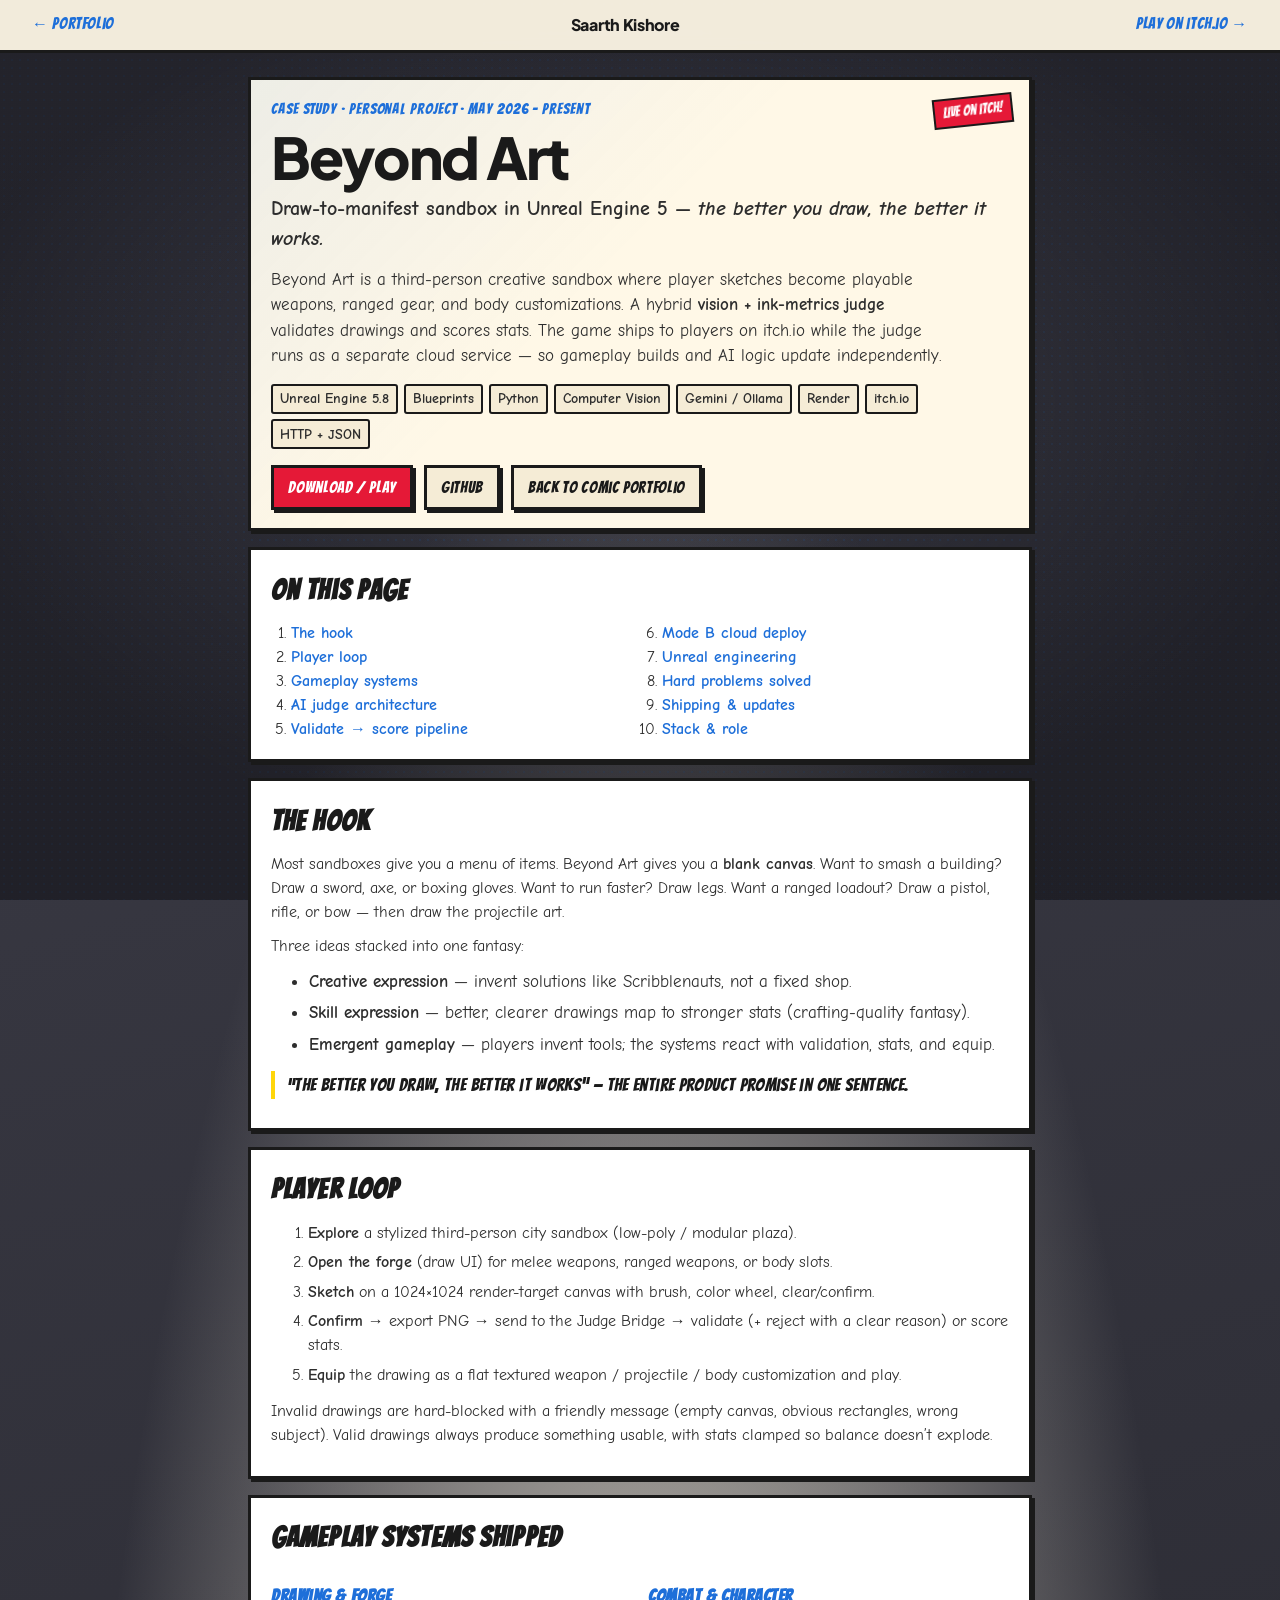
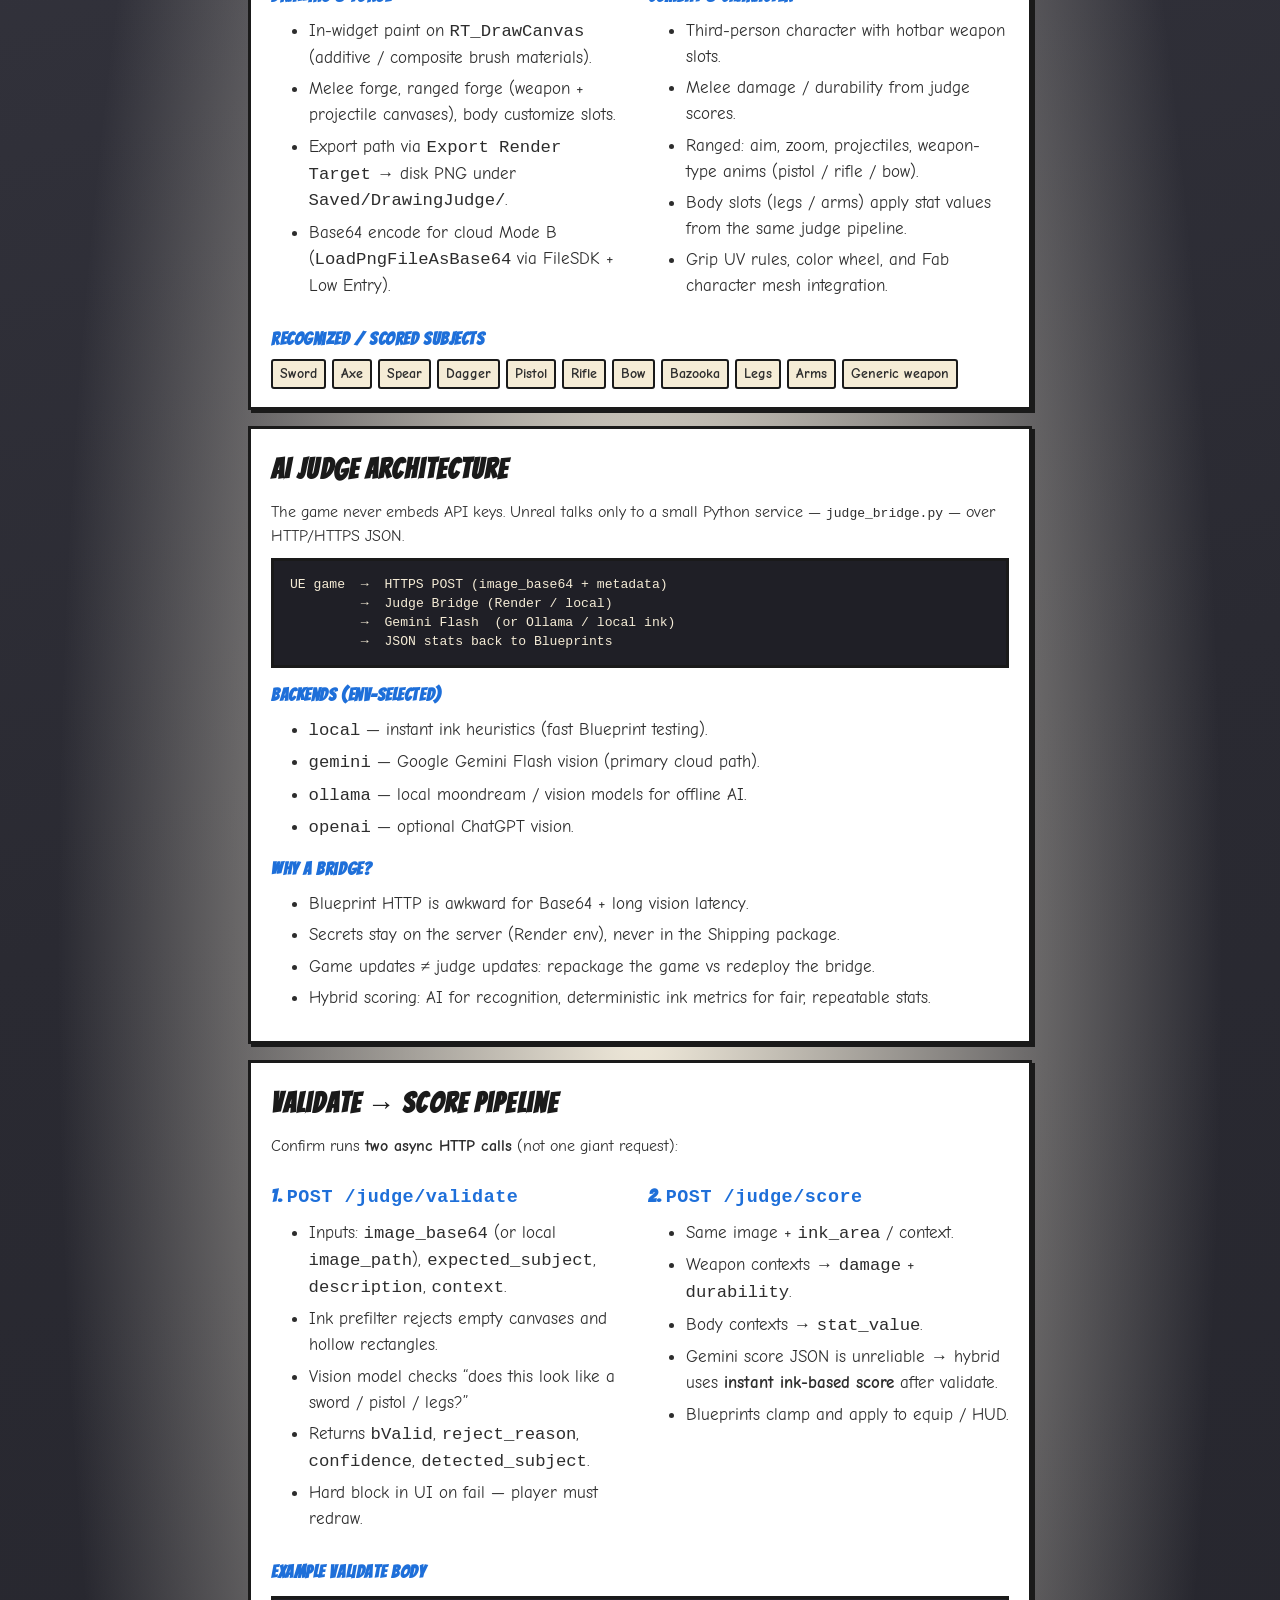
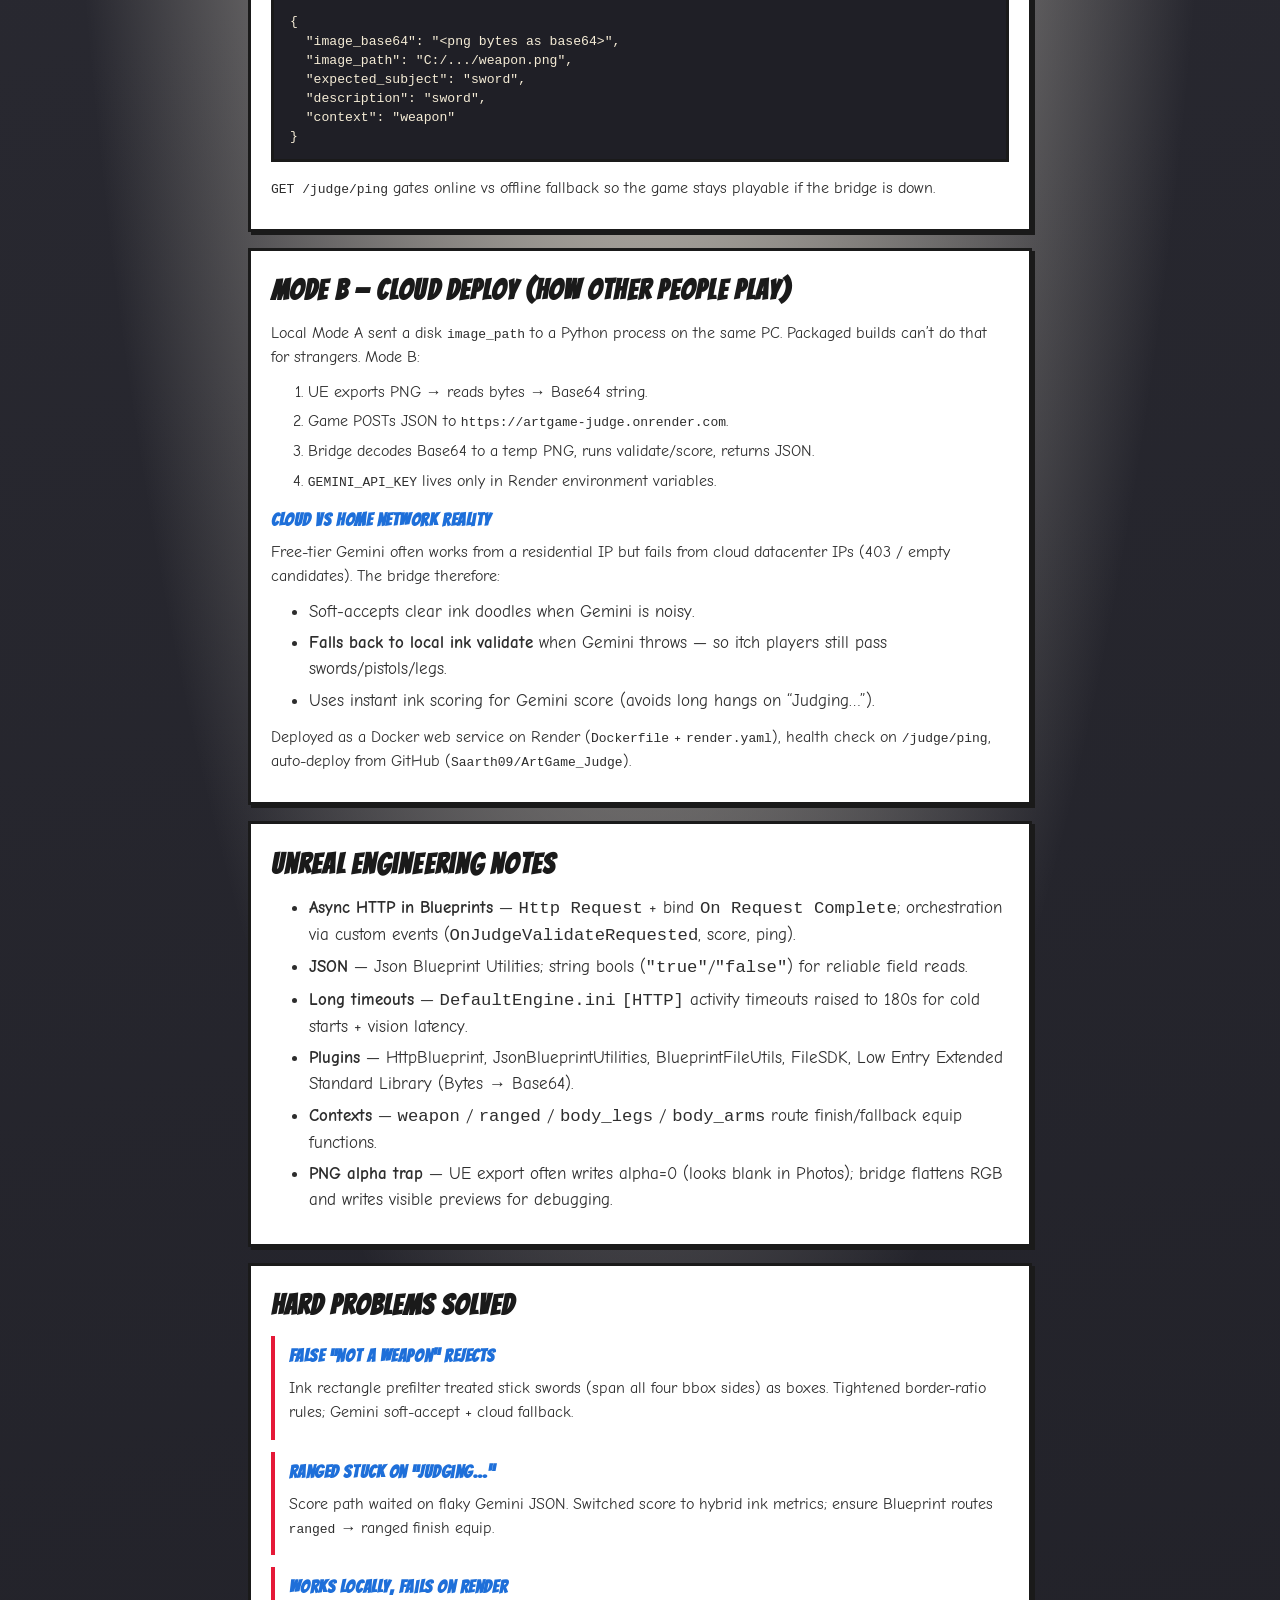
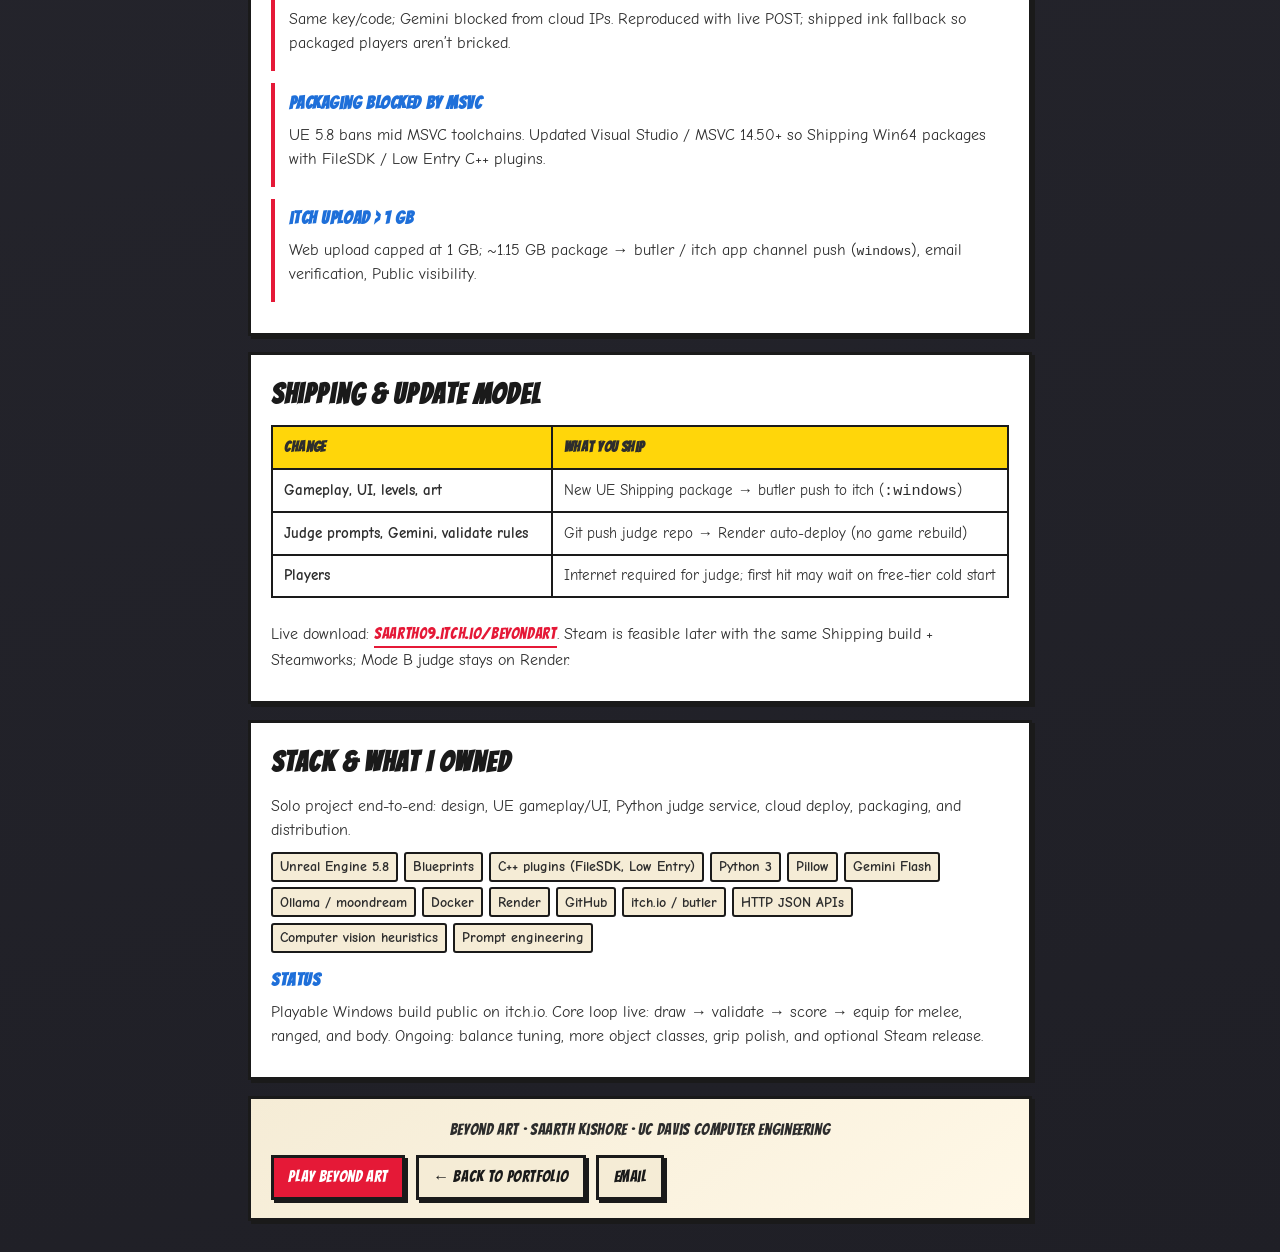
==== beyond-art.html @ 3070a874 "Ship Beyond Art case study and add Tone LLM drift product spread. - Update Beyond Art to playable it" ====
<!DOCTYPE html>
<html lang="en">
<head>
  <meta charset="UTF-8" />
  <meta name="viewport" content="width=device-width, initial-scale=1.0" />
  <meta name="description" content="Beyond Art — UE5 draw-to-manifest sandbox by Saarth Kishore. Sketch weapons and body parts that become playable gear; hybrid vision + ink judging; cloud Mode B deploy on Render + itch.io." />
  <title>Beyond Art · Saarth Kishore</title>
  <link rel="preconnect" href="https://fonts.googleapis.com" />
  <link rel="preconnect" href="https://fonts.gstatic.com" crossorigin />
  <link href="https://fonts.googleapis.com/css2?family=Bangers&family=Comic+Neue:wght@400;700&family=Plus+Jakarta+Sans:wght@700;800&display=swap" rel="stylesheet" />
  <link rel="stylesheet" href="styles.css?v=14" />
  <link rel="icon" href="data:image/svg+xml,%3Csvg xmlns='http://www.w3.org/2000/svg' viewBox='0 0 100 100'%3E%3Ctext y='.9em' font-size='90'%3E%F0%9F%95%B7%EF%B8%8F%3C/text%3E%3C/svg%3E" />
</head>
<body class="case-page">
  <div class="stage-vignette" aria-hidden="true"></div>
  <div class="halftone-bg" aria-hidden="true"></div>

  <header class="case-top">
    <a class="case-back" href="index.html">← Portfolio</a>
    <span class="case-brand">Saarth Kishore</span>
    <a class="case-play" href="https://saarth09.itch.io/beyondart" target="_blank" rel="noopener noreferrer">Play on itch.io →</a>
  </header>

  <main class="case-main">
    <section class="case-hero panel">
      <span class="stamp stamp-live">Live on itch!</span>
      <p class="case-kicker">Case Study · Personal Project · May 2026 – Present</p>
      <h1 class="case-title">Beyond Art</h1>
      <p class="case-tagline">Draw-to-manifest sandbox in Unreal Engine 5 — <em>the better you draw, the better it works.</em></p>
      <p class="case-lede">
        Beyond Art is a third-person creative sandbox where player sketches become playable weapons,
        ranged gear, and body customizations. A hybrid <strong>vision + ink-metrics judge</strong>
        validates drawings and scores stats. The game ships to players on itch.io while the judge
        runs as a separate cloud service — so gameplay builds and AI logic update independently.
      </p>
      <ul class="tag-list case-tags">
        <li>Unreal Engine 5.8</li>
        <li>Blueprints</li>
        <li>Python</li>
        <li>Computer Vision</li>
        <li>Gemini / Ollama</li>
        <li>Render</li>
        <li>itch.io</li>
        <li>HTTP + JSON</li>
      </ul>
      <div class="case-cta-row">
        <a class="case-btn case-btn-primary" href="https://saarth09.itch.io/beyondart" target="_blank" rel="noopener noreferrer">Download / Play</a>
        <a class="case-btn" href="https://github.com/Saarth09" target="_blank" rel="noopener noreferrer">GitHub</a>
        <a class="case-btn" href="index.html">Back to comic portfolio</a>
      </div>
    </section>

    <nav class="case-toc panel" aria-label="On this page">
      <h2 class="case-h2">On this page</h2>
      <ol class="case-toc-list">
        <li><a href="#hook">The hook</a></li>
        <li><a href="#loop">Player loop</a></li>
        <li><a href="#systems">Gameplay systems</a></li>
        <li><a href="#judge">AI judge architecture</a></li>
        <li><a href="#pipeline">Validate → score pipeline</a></li>
        <li><a href="#modeb">Mode B cloud deploy</a></li>
        <li><a href="#ue">Unreal engineering</a></li>
        <li><a href="#hard">Hard problems solved</a></li>
        <li><a href="#ship">Shipping &amp; updates</a></li>
        <li><a href="#stack">Stack &amp; role</a></li>
      </ol>
    </nav>

    <section id="hook" class="case-section panel">
      <h2 class="case-h2">The hook</h2>
      <p>
        Most sandboxes give you a menu of items. Beyond Art gives you a <strong>blank canvas</strong>.
        Want to smash a building? Draw a sword, axe, or boxing gloves. Want to run faster?
        Draw legs. Want a ranged loadout? Draw a pistol, rifle, or bow — then draw the projectile art.
      </p>
      <p>
        Three ideas stacked into one fantasy:
      </p>
      <ul class="bullet-list">
        <li><strong>Creative expression</strong> — invent solutions like Scribblenauts, not a fixed shop.</li>
        <li><strong>Skill expression</strong> — better, clearer drawings map to stronger stats (crafting-quality fantasy).</li>
        <li><strong>Emergent gameplay</strong> — players invent tools; the systems react with validation, stats, and equip.</li>
      </ul>
      <p class="panel-quote-inline">“The better you draw, the better it works” — the entire product promise in one sentence.</p>
    </section>

    <section id="loop" class="case-section panel">
      <h2 class="case-h2">Player loop</h2>
      <ol class="case-steps">
        <li><strong>Explore</strong> a stylized third-person city sandbox (low-poly / modular plaza).</li>
        <li><strong>Open the forge</strong> (draw UI) for melee weapons, ranged weapons, or body slots.</li>
        <li><strong>Sketch</strong> on a 1024×1024 render-target canvas with brush, color wheel, clear/confirm.</li>
        <li><strong>Confirm</strong> → export PNG → send to the Judge Bridge → validate (+ reject with a clear reason) or score stats.</li>
        <li><strong>Equip</strong> the drawing as a flat textured weapon / projectile / body customization and play.</li>
      </ol>
      <p>
        Invalid drawings are hard-blocked with a friendly message (empty canvas, obvious rectangles,
        wrong subject). Valid drawings always produce something usable, with stats clamped so
        balance doesn’t explode.
      </p>
    </section>

    <section id="systems" class="case-section panel">
      <h2 class="case-h2">Gameplay systems shipped</h2>
      <div class="case-grid-2">
        <div>
          <h3 class="case-h3">Drawing &amp; forge</h3>
          <ul class="bullet-list">
            <li>In-widget paint on <code>RT_DrawCanvas</code> (additive / composite brush materials).</li>
            <li>Melee forge, ranged forge (weapon + projectile canvases), body customize slots.</li>
            <li>Export path via <code>Export Render Target</code> → disk PNG under <code>Saved/DrawingJudge/</code>.</li>
            <li>Base64 encode for cloud Mode B (<code>LoadPngFileAsBase64</code> via FileSDK + Low Entry).</li>
          </ul>
        </div>
        <div>
          <h3 class="case-h3">Combat &amp; character</h3>
          <ul class="bullet-list">
            <li>Third-person character with hotbar weapon slots.</li>
            <li>Melee damage / durability from judge scores.</li>
            <li>Ranged: aim, zoom, projectiles, weapon-type anims (pistol / rifle / bow).</li>
            <li>Body slots (legs / arms) apply stat values from the same judge pipeline.</li>
            <li>Grip UV rules, color wheel, and Fab character mesh integration.</li>
          </ul>
        </div>
      </div>
      <h3 class="case-h3">Recognized / scored subjects</h3>
      <ul class="tag-list">
        <li>Sword</li><li>Axe</li><li>Spear</li><li>Dagger</li>
        <li>Pistol</li><li>Rifle</li><li>Bow</li><li>Bazooka</li>
        <li>Legs</li><li>Arms</li><li>Generic weapon</li>
      </ul>
    </section>

    <section id="judge" class="case-section panel">
      <h2 class="case-h2">AI judge architecture</h2>
      <p>
        The game never embeds API keys. Unreal talks only to a small Python service —
        <code>judge_bridge.py</code> — over HTTP/HTTPS JSON.
      </p>
      <pre class="case-code">UE game  →  HTTPS POST (image_base64 + metadata)
         →  Judge Bridge (Render / local)
         →  Gemini Flash  (or Ollama / local ink)
         →  JSON stats back to Blueprints</pre>
      <h3 class="case-h3">Backends (env-selected)</h3>
      <ul class="bullet-list">
        <li><code>local</code> — instant ink heuristics (fast Blueprint testing).</li>
        <li><code>gemini</code> — Google Gemini Flash vision (primary cloud path).</li>
        <li><code>ollama</code> — local moondream / vision models for offline AI.</li>
        <li><code>openai</code> — optional ChatGPT vision.</li>
      </ul>
      <h3 class="case-h3">Why a bridge?</h3>
      <ul class="bullet-list">
        <li>Blueprint HTTP is awkward for Base64 + long vision latency.</li>
        <li>Secrets stay on the server (Render env), never in the Shipping package.</li>
        <li>Game updates ≠ judge updates: repackage the game vs redeploy the bridge.</li>
        <li>Hybrid scoring: AI for recognition, deterministic ink metrics for fair, repeatable stats.</li>
      </ul>
    </section>

    <section id="pipeline" class="case-section panel">
      <h2 class="case-h2">Validate → score pipeline</h2>
      <p>Confirm runs <strong>two async HTTP calls</strong> (not one giant request):</p>
      <div class="case-grid-2">
        <div>
          <h3 class="case-h3">1. <code>POST /judge/validate</code></h3>
          <ul class="bullet-list">
            <li>Inputs: <code>image_base64</code> (or local <code>image_path</code>), <code>expected_subject</code>, <code>description</code>, <code>context</code>.</li>
            <li>Ink prefilter rejects empty canvases and hollow rectangles.</li>
            <li>Vision model checks “does this look like a sword / pistol / legs?”</li>
            <li>Returns <code>bValid</code>, <code>reject_reason</code>, <code>confidence</code>, <code>detected_subject</code>.</li>
            <li>Hard block in UI on fail — player must redraw.</li>
          </ul>
        </div>
        <div>
          <h3 class="case-h3">2. <code>POST /judge/score</code></h3>
          <ul class="bullet-list">
            <li>Same image + <code>ink_area</code> / context.</li>
            <li>Weapon contexts → <code>damage</code> + <code>durability</code>.</li>
            <li>Body contexts → <code>stat_value</code>.</li>
            <li>Gemini score JSON is unreliable → hybrid uses <strong>instant ink-based score</strong> after validate.</li>
            <li>Blueprints clamp and apply to equip / HUD.</li>
          </ul>
        </div>
      </div>
      <h3 class="case-h3">Example validate body</h3>
      <pre class="case-code">{
  "image_base64": "&lt;png bytes as base64&gt;",
  "image_path": "C:/.../weapon.png",
  "expected_subject": "sword",
  "description": "sword",
  "context": "weapon"
}</pre>
      <p>
        <code>GET /judge/ping</code> gates online vs offline fallback so the game stays playable
        if the bridge is down.
      </p>
    </section>

    <section id="modeb" class="case-section panel">
      <h2 class="case-h2">Mode B — cloud deploy (how other people play)</h2>
      <p>
        Local Mode A sent a disk <code>image_path</code> to a Python process on the same PC.
        Packaged builds can’t do that for strangers. Mode B:
      </p>
      <ol class="case-steps">
        <li>UE exports PNG → reads bytes → Base64 string.</li>
        <li>Game POSTs JSON to <code>https://artgame-judge.onrender.com</code>.</li>
        <li>Bridge decodes Base64 to a temp PNG, runs validate/score, returns JSON.</li>
        <li><code>GEMINI_API_KEY</code> lives only in Render environment variables.</li>
      </ol>
      <h3 class="case-h3">Cloud vs home network reality</h3>
      <p>
        Free-tier Gemini often works from a residential IP but fails from cloud datacenter IPs
        (403 / empty candidates). The bridge therefore:
      </p>
      <ul class="bullet-list">
        <li>Soft-accepts clear ink doodles when Gemini is noisy.</li>
        <li><strong>Falls back to local ink validate</strong> when Gemini throws — so itch players still pass swords/pistols/legs.</li>
        <li>Uses instant ink scoring for Gemini score (avoids long hangs on “Judging…”).</li>
      </ul>
      <p>
        Deployed as a Docker web service on Render (<code>Dockerfile</code> + <code>render.yaml</code>),
        health check on <code>/judge/ping</code>, auto-deploy from GitHub
        (<code>Saarth09/ArtGame_Judge</code>).
      </p>
    </section>

    <section id="ue" class="case-section panel">
      <h2 class="case-h2">Unreal engineering notes</h2>
      <ul class="bullet-list">
        <li><strong>Async HTTP in Blueprints</strong> — <code>Http Request</code> + bind <code>On Request Complete</code>; orchestration via custom events (<code>OnJudgeValidateRequested</code>, score, ping).</li>
        <li><strong>JSON</strong> — Json Blueprint Utilities; string bools (<code>"true"</code>/<code>"false"</code>) for reliable field reads.</li>
        <li><strong>Long timeouts</strong> — <code>DefaultEngine.ini</code> <code>[HTTP]</code> activity timeouts raised to 180s for cold starts + vision latency.</li>
        <li><strong>Plugins</strong> — HttpBlueprint, JsonBlueprintUtilities, BlueprintFileUtils, FileSDK, Low Entry Extended Standard Library (Bytes → Base64).</li>
        <li><strong>Contexts</strong> — <code>weapon</code> / <code>ranged</code> / <code>body_legs</code> / <code>body_arms</code> route finish/fallback equip functions.</li>
        <li><strong>PNG alpha trap</strong> — UE export often writes alpha=0 (looks blank in Photos); bridge flattens RGB and writes visible previews for debugging.</li>
      </ul>
    </section>

    <section id="hard" class="case-section panel">
      <h2 class="case-h2">Hard problems solved</h2>
      <div class="case-challenge">
        <h3 class="case-h3">False “not a weapon” rejects</h3>
        <p>Ink rectangle prefilter treated stick swords (span all four bbox sides) as boxes. Tightened border-ratio rules; Gemini soft-accept + cloud fallback.</p>
      </div>
      <div class="case-challenge">
        <h3 class="case-h3">Ranged stuck on “Judging…”</h3>
        <p>Score path waited on flaky Gemini JSON. Switched score to hybrid ink metrics; ensure Blueprint routes <code>ranged</code> → ranged finish equip.</p>
      </div>
      <div class="case-challenge">
        <h3 class="case-h3">Works locally, fails on Render</h3>
        <p>Same key/code; Gemini blocked from cloud IPs. Reproduced with live POST; shipped ink fallback so packaged players aren’t bricked.</p>
      </div>
      <div class="case-challenge">
        <h3 class="case-h3">Packaging blocked by MSVC</h3>
        <p>UE 5.8 bans mid MSVC toolchains. Updated Visual Studio / MSVC 14.50+ so Shipping Win64 packages with FileSDK / Low Entry C++ plugins.</p>
      </div>
      <div class="case-challenge">
        <h3 class="case-h3">itch upload &gt; 1 GB</h3>
        <p>Web upload capped at 1 GB; ~1.15 GB package → butler / itch app channel push (<code>windows</code>), email verification, Public visibility.</p>
      </div>
    </section>

    <section id="ship" class="case-section panel">
      <h2 class="case-h2">Shipping &amp; update model</h2>
      <table class="case-table">
        <thead>
          <tr><th>Change</th><th>What you ship</th></tr>
        </thead>
        <tbody>
          <tr><td>Gameplay, UI, levels, art</td><td>New UE Shipping package → butler push to itch (<code>:windows</code>)</td></tr>
          <tr><td>Judge prompts, Gemini, validate rules</td><td>Git push judge repo → Render auto-deploy (no game rebuild)</td></tr>
          <tr><td>Players</td><td>Internet required for judge; first hit may wait on free-tier cold start</td></tr>
        </tbody>
      </table>
      <p>
        Live download: <a class="comic-link" href="https://saarth09.itch.io/beyondart" target="_blank" rel="noopener noreferrer">saarth09.itch.io/beyondart</a>.
        Steam is feasible later with the same Shipping build + Steamworks; Mode B judge stays on Render.
      </p>
    </section>

    <section id="stack" class="case-section panel">
      <h2 class="case-h2">Stack &amp; what I owned</h2>
      <p>
        Solo project end-to-end: design, UE gameplay/UI, Python judge service, cloud deploy,
        packaging, and distribution.
      </p>
      <ul class="tag-list">
        <li>Unreal Engine 5.8</li>
        <li>Blueprints</li>
        <li>C++ plugins (FileSDK, Low Entry)</li>
        <li>Python 3</li>
        <li>Pillow</li>
        <li>Gemini Flash</li>
        <li>Ollama / moondream</li>
        <li>Docker</li>
        <li>Render</li>
        <li>GitHub</li>
        <li>itch.io / butler</li>
        <li>HTTP JSON APIs</li>
        <li>Computer vision heuristics</li>
        <li>Prompt engineering</li>
      </ul>
      <h3 class="case-h3">Status</h3>
      <p>
        Playable Windows build public on itch.io. Core loop live: draw → validate → score → equip
        for melee, ranged, and body. Ongoing: balance tuning, more object classes, grip polish,
        and optional Steam release.
      </p>
    </section>

    <section class="case-section panel case-footer-panel">
      <p class="case-footer-line">Beyond Art · Saarth Kishore · UC Davis Computer Engineering</p>
      <div class="case-cta-row">
        <a class="case-btn case-btn-primary" href="https://saarth09.itch.io/beyondart" target="_blank" rel="noopener noreferrer">Play Beyond Art</a>
        <a class="case-btn" href="index.html">← Back to portfolio</a>
        <a class="case-btn" href="mailto:Saarth0909@gmail.com">Email</a>
      </div>
    </section>
  </main>
</body>
</html>
---- styles.css ----
/* Comic book portfolio */
:root {
  --paper: #fff8e7;
  --paper-dark: #f5ecd6;
  --ink: #1a1a1a;
  --red: #e51937;
  --blue: #1e6fd9;
  --yellow: #ffd60a;
  --white: #ffffff;
  --text: #2d2d2d;
  --text-muted: #5c5c5c;
  --border: 3px solid var(--ink);
  --comic-shadow: 6px 6px 0 var(--ink);
  --comic-shadow-sm: 3px 3px 0 var(--ink);
  --gutter: 8px;
  --font-hero: "Plus Jakarta Sans", system-ui, sans-serif;
  --font-comic: "Bangers", cursive;
  --font-body: "Comic Neue", "Comic Sans MS", cursive;
  --brand-inset: 0.65rem;
}

*,
*::before,
*::after {
  box-sizing: border-box;
  margin: 0;
  padding: 0;
}

html,
body {
  height: 100%;
  overflow: hidden;
}

body {
  font-family: var(--font-body);
  background:
    radial-gradient(ellipse 70% 55% at 50% 42%, rgba(255, 248, 231, 0.95) 0%, transparent 65%),
    linear-gradient(165deg, #3d3d48 0%, #2a2a32 40%, #1f1f26 100%);
  color: var(--text);
  line-height: 1.5;
}

/* Immersive stage lighting */
.stage-vignette {
  position: fixed;
  inset: 0;
  pointer-events: none;
  z-index: 1;
  background:
    radial-gradient(ellipse 55% 50% at 50% 45%, transparent 0%, rgba(15, 15, 20, 0.55) 100%);
}

.halftone-bg {
  position: fixed;
  inset: 0;
  pointer-events: none;
  z-index: 0;
  opacity: 0.14;
  background-image: radial-gradient(circle, var(--blue) 1px, transparent 1px);
  background-size: 8px 8px;
}

.web-overlay {
  position: fixed;
  inset: 0;
  pointer-events: none;
  z-index: 0;
  opacity: 0.05;
  background:
    repeating-conic-gradient(from 0deg at 50% 50%, transparent 0deg 11deg, var(--red) 11deg 12deg),
    repeating-radial-gradient(circle at 50% 50%, transparent 0, transparent 28px, var(--blue) 29px, transparent 30px);
}

/* Comic stage — full viewport */
.comic-stage {
  position: fixed;
  inset: 0;
  display: flex;
  flex-direction: column;
  overflow: hidden;
  z-index: 10;
}

/* Vertical scroll — one snap per spread */
.comic-scroll {
  flex: 1;
  width: 100%;
  min-height: 0;
  overflow-x: hidden;
  overflow-y: auto;
  scroll-snap-type: y mandatory;
  scroll-behavior: smooth;
  overscroll-behavior-y: contain;
  -webkit-overflow-scrolling: touch;
}

.comic-scroll:focus {
  outline: none;
}

/* Each spread = one full viewport “page” */
.comic-spread {
  position: relative;
  flex-shrink: 0;
  width: 100%;
  min-height: 100%;
  height: 100%;
  display: flex;
  align-items: stretch;
  justify-content: center;
  gap: 0;
  scroll-snap-align: start;
  scroll-snap-stop: always;
  box-sizing: border-box;
}

/* Panel entrance when spread scrolls into view */
.comic-spread.animate-panels .panel,
.comic-spread.animate-panels .mini-panel,
.comic-spread.animate-panels .stat-block {
  animation: panel-pop 0.42s cubic-bezier(0.22, 0.85, 0.35, 1) backwards;
}

@keyframes panel-pop {
  0% {
    opacity: 0;
    transform: scale(0.94);
  }
  100% {
    opacity: 1;
    transform: scale(1);
  }
}

/* Cover & back — single page, full bleed */
.spread-cover,
.spread-back {
  justify-content: stretch;
  align-items: stretch;
}

.spread-cover .comic-page {
  width: 100%;
  max-width: 100%;
  height: 100%;
}

.spread-back .comic-page {
  width: 100%;
  max-width: 100%;
  height: 100%;
}

/* Double spread */
.spread-double .comic-page {
  flex: 1;
  min-width: 0;
  max-width: calc(50% - 6px);
}

.comic-spine {
  width: 12px;
  flex-shrink: 0;
  background: linear-gradient(90deg, #8b4513, #5c3310, #8b4513);
  border: 2px solid var(--ink);
  border-top: none;
  border-bottom: none;
  box-shadow: inset 0 0 8px rgba(0, 0, 0, 0.4);
}

/* Pages */
.comic-page {
  background: var(--paper);
  border: var(--border);
  box-shadow: var(--comic-shadow, 6px 6px 0 var(--ink));
  display: flex;
  flex-direction: column;
  overflow: hidden;
  position: relative;
}

.comic-page::before {
  content: "";
  position: absolute;
  inset: 0;
  background-image: radial-gradient(circle, rgba(30, 111, 217, 0.07) 1px, transparent 1px);
  background-size: 6px 6px;
  pointer-events: none;
}

.page-left {
  border-radius: 0;
  border-right: 1px dashed rgba(26, 26, 26, 0.2);
  border-left: none;
  box-shadow: none;
}

.page-right {
  border-radius: 0;
  border-right: none;
  box-shadow: none;
}

/* Cover */
.page-cover,
.page-back {
  border-radius: 0;
  height: 100%;
  border-left: none;
  border-right: none;
  box-shadow: none;
}

.cover-border {
  display: flex;
  flex-direction: column;
  gap: var(--gutter);
  padding: 1.25rem;
  height: 100%;
  background: linear-gradient(145deg, var(--sky, #e3f2ff) 0%, var(--paper) 40%);
  --sky: #e3f2ff;
  position: relative;
  overflow: hidden;
}

/* Cover — comic grid (fills page, less empty space) */
.cover-border.layout-cover {
  display: grid;
  grid-template-columns: 1.35fr 0.85fr;
  grid-template-rows: auto 1fr auto auto;
  grid-template-areas:
    "hero hero"
    "about rail"
    "highlights highlights"
    "cta cta";
  gap: var(--gutter);
  align-content: stretch;
}

.layout-cover .panel-hero-cover { grid-area: hero; }
.layout-cover .panel-about-cover { grid-area: about; min-height: 0; }
.layout-cover .panel-cover-rail { grid-area: rail; min-height: 0; }
.layout-cover .cover-highlights { grid-area: highlights; }
.layout-cover .open-comic-btn { grid-area: cta; }

.cover-stamp {
  position: absolute;
  top: 0.65rem;
  right: 0.65rem;
  font-family: var(--font-comic);
  font-size: 0.85rem;
  letter-spacing: 0.06em;
  background: var(--yellow);
  color: var(--ink);
  border: 2px solid var(--ink);
  padding: 0.2rem 0.55rem;
  transform: rotate(8deg);
  box-shadow: 2px 2px 0 var(--ink);
}

.cover-tagline {
  font-family: var(--font-comic);
  font-size: clamp(0.95rem, 1.4vw, 1.1rem);
  letter-spacing: 0.05em;
  color: var(--blue);
  margin-top: 0.5rem;
}

.panel-cover-rail {
  display: flex;
  flex-direction: column;
  gap: 0.5rem;
  min-height: 0;
}

.panel-cover-rail .panel-title {
  margin-bottom: 0.15rem;
}

.cover-facts {
  list-style: none;
  font-size: clamp(0.82rem, 1.1vw, 0.92rem);
  font-weight: 700;
  line-height: 1.45;
  flex: 1;
}

.cover-facts li {
  margin-bottom: 0.35rem;
  padding-bottom: 0.35rem;
  border-bottom: 1px dashed rgba(26, 26, 26, 0.2);
}

.cover-facts li:last-child {
  border-bottom: none;
  margin-bottom: 0;
  padding-bottom: 0;
}

.fact-label {
  display: inline-block;
  font-family: var(--font-comic);
  font-size: 0.75rem;
  letter-spacing: 0.06em;
  color: var(--red);
  min-width: 3.25rem;
}

.cover-chips {
  margin-top: auto;
}

.cover-highlights {
  grid-template-columns: repeat(2, 1fr);
  display: grid;
  gap: var(--gutter);
  padding: 0;
  border: none;
  box-shadow: none;
  background: transparent;
}

.mini-panel-live {
  background: #ffe8ec;
}

.mini-panel-ai {
  background: #e3f2ff;
}

.mini-panel-game {
  background: #fff0e0;
}

.mini-panel-ship {
  background: var(--yellow);
}

/* Cover load entrance */
.cover-border-back {
  background: linear-gradient(145deg, var(--paper) 0%, #ffe8ec 100%);
  justify-content: center;
}

.panel-hero-cover {
  position: relative;
  z-index: 1;
  overflow: hidden;
  text-align: center;
  padding: 1.5rem 1rem;
  background: var(--white);
  color: var(--ink);
  border: var(--border);
  box-shadow: var(--comic-shadow-sm, 3px 3px 0 var(--ink));
}

.issue-tag {
  font-family: var(--font-comic);
  font-size: 0.9rem;
  letter-spacing: 0.1em;
  color: var(--blue);
  margin-bottom: 0.5rem;
}

.cover-title {
  font-family: var(--font-hero);
  font-size: clamp(2rem, 6vw, 2.75rem);
  font-weight: 800;
  letter-spacing: -0.03em;
  line-height: 1.1;
  color: var(--red);
}

.cover-subtitle {
  font-family: var(--font-comic);
  font-size: 1.5rem;
  color: var(--blue);
  letter-spacing: 0.06em;
  margin-top: 0.25rem;
}

.cover-meta {
  font-size: 0.95rem;
  margin-top: 0.5rem;
  font-weight: 700;
  color: var(--red);
}

.panel-about-cover {
  flex: 1;
  display: flex;
  flex-direction: column;
  justify-content: flex-start;
}

.panel-about-cover p,
.panel-about-cover .bullet-list {
  font-size: clamp(0.78rem, 1.05vw, 0.9rem);
  line-height: 1.42;
}

.panel-skill .skill-blurb {
  font-size: clamp(0.78rem, 1.05vw, 0.9rem);
  line-height: 1.4;
}

.panel-skill .tag-list {
  margin-top: 0.35rem;
}

.cover-facts li {
  font-size: clamp(0.76rem, 1vw, 0.86rem);
}

.back-intro-secondary {
  margin-top: 0.5rem;
  font-size: clamp(0.88rem, 1.15vw, 0.98rem);
}

.back-title {
  font-family: var(--font-comic);
  font-size: 2.5rem;
  text-align: center;
  letter-spacing: 0.05em;
  color: var(--red);
}

.back-intro {
  text-align: center;
  font-weight: 700;
  margin: 0.5rem 0 1rem;
}

.back-footer {
  text-align: center;
  font-size: 0.85rem;
  color: var(--text-muted);
  margin-top: 1rem;
}

/* Panels */
.panel {
  background: var(--white);
  border: var(--border);
  padding: 1rem 1.1rem;
  box-shadow: 2px 2px 0 var(--ink);
  position: relative;
  z-index: 1;
  transition: box-shadow 0.2s, transform 0.2s;
}

.panel:not(.panel-hero-cover):hover {
  box-shadow: 4px 4px 0 var(--ink);
  z-index: 2;
}

.panel-title {
  font-family: var(--font-comic);
  font-size: 1.35rem;
  color: var(--red);
  letter-spacing: 0.05em;
  margin-bottom: 0.5rem;
}

.panel-highlights {
  display: grid;
  grid-template-columns: 1fr 1fr;
  gap: var(--gutter);
  background: transparent;
  border: none;
  box-shadow: none;
  padding: 0;
}

.mini-panel {
  background: var(--yellow);
  border: 2px solid var(--ink);
  padding: 0.5rem 0.75rem;
  font-size: clamp(0.78rem, 1vw, 0.88rem);
  line-height: 1.35;
  font-weight: 700;
}

.mini-panel .label {
  font-family: var(--font-comic);
  display: block;
  font-size: 0.85rem;
  color: var(--red);
  letter-spacing: 0.06em;
}

.open-comic-btn {
  font-family: var(--font-comic);
  font-size: 1.25rem;
  letter-spacing: 0.06em;
  background: var(--blue);
  color: var(--white);
  border: var(--border);
  padding: 0.65rem 1.25rem;
  cursor: pointer;
  box-shadow: 4px 4px 0 var(--ink);
  transition: transform 0.15s, box-shadow 0.15s;
  margin-top: auto;
}

.open-comic-btn:hover {
  transform: translate(-2px, -2px);
  box-shadow: 6px 6px 0 var(--ink);
}

.back-btn {
  background: var(--red);
  margin-top: 1rem;
}

/* Spread headers */
.spread-header {
  display: flex;
  align-items: center;
  gap: 0.5rem;
  flex-wrap: wrap;
  padding: 0.75rem 1rem;
  border-bottom: var(--border);
  background: var(--yellow);
  position: relative;
  z-index: 1;
  flex-shrink: 0;
}

.spread-title {
  font-family: var(--font-comic);
  font-size: clamp(1.35rem, 2.5vw, 1.85rem);
  color: var(--ink);
  letter-spacing: 0.04em;
  flex: 1;
}

.stamp {
  font-family: var(--font-comic);
  font-size: 0.9rem;
  padding: 0.15rem 0.5rem;
  border: 2px solid var(--ink);
  transform: rotate(-6deg);
  transition: transform 0.2s;
}

.spread-header:hover .stamp {
  transform: rotate(6deg) scale(1.05);
}

.stamp-live {
  background: var(--red);
  color: var(--white);
}

.stamp-ai {
  background: var(--blue);
  color: var(--white);
}

.stamp-soon {
  background: var(--yellow);
  color: var(--ink);
  font-size: 0.8rem;
  max-width: 6.5rem;
  text-align: center;
  line-height: 1.1;
}

/* Panel layouts */
.panel-layout {
  flex: 1;
  display: grid;
  gap: var(--gutter);
  padding: 0.85rem;
  overflow: hidden;
  position: relative;
  z-index: 1;
  align-content: stretch;
  min-height: 0;
}

.layout-fill {
  height: 100%;
}

.layout-edu {
  grid-template-columns: 1fr;
  grid-template-rows: 1fr 1fr;
}

.layout-skills {
  grid-template-columns: 1fr 1fr;
  grid-template-rows: repeat(3, 1fr);
}

.layout-skills .panel-wide {
  grid-column: 1 / -1;
}

.layout-contact {
  grid-template-columns: 1fr;
  gap: 0.75rem;
}

/* Comic book page grids — aligned panels, no scroll */
.layout-comic {
  height: 100%;
  min-height: 0;
  overflow: hidden;
  align-content: stretch;
}

.layout-comic-left {
  grid-template-columns: 1.25fr 0.75fr;
  grid-template-rows: auto auto 1fr;
  grid-template-areas:
    "hero hero"
    "accent accent"
    "wide narrow";
}

.layout-comic-left .panel-hero { grid-area: hero; }
.layout-comic-left .panel-accent { grid-area: accent; }
.layout-comic-left .panel-wide { grid-area: wide; }
.layout-comic-left .panel-narrow { grid-area: narrow; }

.layout-comic-right {
  grid-template-columns: 1.15fr 0.85fr;
  grid-template-rows: 1.2fr 0.8fr auto auto;
  grid-template-areas:
    "tall short"
    "tall short"
    "tags tags"
    "link link";
}

.layout-comic-right .panel-tall { grid-area: tall; }
.layout-comic-right .panel-short { grid-area: short; }
.layout-comic-right .panel-tags { grid-area: tags; }
.layout-comic-right .panel-link-box { grid-area: link; }

.layout-comic-grid {
  grid-template-columns: 1fr 1fr;
  grid-template-rows: 1fr 1fr auto;
  grid-template-areas:
    "a b"
    "c d"
    "tags tags";
}

.layout-comic-grid .panel:nth-child(1) { grid-area: a; }
.layout-comic-grid .panel:nth-child(2) { grid-area: b; }
.layout-comic-grid .panel:nth-child(3) { grid-area: c; }
.layout-comic-grid .panel:nth-child(4) { grid-area: d; }
.layout-comic-grid .panel-span-2 { grid-area: tags; }

/* ASUCD — tall story + stat column */
.layout-asucd-l {
  grid-template-columns: 1.55fr 0.85fr;
  grid-template-rows: auto auto 1.35fr 0.9fr;
  grid-template-areas:
    "hero hero"
    "accent accent"
    "story stats"
    "partners partners";
}

.layout-asucd-l .panel-hero { grid-area: hero; }
.layout-asucd-l .panel-accent { grid-area: accent; }
.layout-asucd-l .panel-story { grid-area: story; }
.layout-asucd-l .panel-stats { grid-area: stats; }
.layout-asucd-l .panel-partners { grid-area: partners; }

/* ASUCD right — full-width role row, quote beside audience */
.layout-asucd-r {
  grid-template-columns: 0.78fr 1.22fr;
  grid-template-rows: 1.05fr auto 1fr auto auto;
  grid-template-areas:
    "impact impact"
    "stack stack"
    "quote audience"
    "tags tags"
    "link link";
}

.layout-asucd-r .panel-impact { grid-area: impact; }
.layout-asucd-r .panel-stack { grid-area: stack; }
.layout-asucd-r .panel-quote { grid-area: quote; }
.layout-asucd-r .panel-audience { grid-area: audience; }
.layout-asucd-r .panel-tags { grid-area: tags; }
.layout-asucd-r .panel-link-box { grid-area: link; }

.layout-asucd-r .panel-stack {
  align-self: stretch;
}

.layout-asucd-r .panel-stack .bullet-list {
  display: grid;
  grid-template-columns: 1fr 1fr;
  column-gap: 1rem;
  padding-left: 0;
  list-style: none;
  flex: 0 1 auto;
  overflow: visible;
}

.layout-asucd-r .panel-stack .bullet-list li {
  position: relative;
  padding-left: 1rem;
  margin-bottom: 0.2rem;
}

.layout-asucd-r .panel-stack .bullet-list li::before {
  content: "•";
  position: absolute;
  left: 0;
  color: var(--ink);
  font-weight: 700;
}

/* Beyond Art left — draw-to-play + ML column */
.layout-beyond-l {
  grid-template-columns: 1.15fr 0.85fr;
  grid-template-rows: auto auto 1.2fr 0.8fr;
  grid-template-areas:
    "hero hero"
    "accent accent"
    "core core"
    "ml types";
}

.layout-beyond-l .panel-hero { grid-area: hero; }
.layout-beyond-l .panel-accent { grid-area: accent; }
.layout-beyond-l .panel-beyond-core { grid-area: core; }
.layout-beyond-l .panel-beyond-ml { grid-area: ml; }
.layout-beyond-l .panel-beyond-types { grid-area: types; }

/* Beyond Art right — scoring, stats, coming soon */
.layout-beyond-r {
  grid-template-columns: 0.72fr 1.28fr;
  grid-template-rows: 1.05fr auto auto auto;
  grid-template-areas:
    "scoring scoring"
    "stats quote"
    "soon soon"
    "tags tags";
}

.layout-beyond-r .panel-beyond-scoring { grid-area: scoring; }
.layout-beyond-r .panel-beyond-stats { grid-area: stats; }
.layout-beyond-r .panel-quote { grid-area: quote; }
.layout-beyond-r .panel-coming-soon { grid-area: soon; }
.layout-beyond-r .panel-tags { grid-area: tags; }

.panel-beyond-stats {
  display: grid;
  grid-template-columns: repeat(3, 1fr);
  gap: 0.35rem;
  align-content: start;
  background: var(--paper-dark);
}

.panel-beyond-stats h3 {
  grid-column: 1 / -1;
}

.panel-beyond-stats .panel-foot {
  grid-column: 1 / -1;
  margin-top: 0.15rem;
  font-size: clamp(0.72rem, 1vw, 0.85rem);
  line-height: 1.35;
}

.panel-beyond-types {
  display: flex;
  flex-direction: column;
  justify-content: flex-start;
  align-items: stretch;
}

.panel-beyond-types .beyond-object-tags {
  margin-top: 0.35rem;
  flex: 0 1 auto;
  align-content: flex-start;
}

.panel-coming-soon {
  display: flex;
  flex-direction: column;
  justify-content: center;
  align-items: center;
  text-align: center;
  gap: 0.35rem;
  background: linear-gradient(145deg, var(--yellow) 0%, #ffe066 100%);
  border: var(--border);
  box-shadow: var(--comic-shadow-sm);
  padding: 0.65rem 0.85rem;
  min-height: 0;
}

.coming-soon-label {
  font-family: var(--font-comic);
  font-size: clamp(1.1rem, 2vw, 1.45rem);
  letter-spacing: 0.08em;
  color: var(--ink);
  margin: 0;
}

.coming-soon-text {
  font-size: clamp(0.78rem, 1.1vw, 0.9rem);
  font-weight: 700;
  line-height: 1.4;
  margin: 0;
  max-width: 36rem;
}

/* Omnitrix left — full-width pipeline, split bottom */
.layout-omni-l {
  grid-template-columns: 1fr 1fr;
  grid-template-rows: auto auto 1.15fr 1fr;
  grid-template-areas:
    "hero hero"
    "accent accent"
    "pipeline pipeline"
    "privacy roadmap";
}

.layout-omni-l .panel-hero { grid-area: hero; }
.layout-omni-l .panel-accent { grid-area: accent; }
.layout-omni-l .panel-pipeline { grid-area: pipeline; }
.layout-omni-l .panel-privacy { grid-area: privacy; }
.layout-omni-l .panel-roadmap { grid-area: roadmap; }

/* Omnitrix right — one big + two small + wide footer */
.layout-omni-r {
  grid-template-columns: 1.2fr 0.8fr;
  grid-template-rows: 1.25fr 0.7fr 0.7fr auto auto;
  grid-template-areas:
    "big big"
    "sm1 sm2"
    "wide wide"
    "tags tags";
}

.layout-omni-r .panel-big { grid-area: big; }
.layout-omni-r .panel:nth-child(2) { grid-area: sm1; }
.layout-omni-r .panel:nth-child(3) { grid-area: sm2; }
.layout-omni-r .panel-wide-bottom { grid-area: wide; }
.layout-omni-r .panel-tags { grid-area: tags; }

/* Duo: Spotify — main column + stacked side panels */
.layout-duo-spotify {
  grid-template-columns: 1.05fr 0.95fr;
  grid-template-rows: auto auto 1fr 0.82fr auto;
  grid-template-areas:
    "hero hero"
    "accent accent"
    "main split"
    "main split2"
    "link link";
}

.layout-duo-spotify .panel-hero { grid-area: hero; }
.layout-duo-spotify .panel-accent { grid-area: accent; }
.layout-duo-spotify .panel-body:not(.panel-split):not(.panel-split-alt) { grid-area: main; }
.layout-duo-spotify .panel-split { grid-area: split; }
.layout-duo-spotify .panel-split-alt { grid-area: split2; }
.layout-duo-spotify .panel-link-box { grid-area: link; }

/* Duo: Pokémon — banner + tall rank */
.layout-duo-pokemon {
  grid-template-columns: 1fr;
  grid-template-rows: auto auto auto 1fr auto auto;
  grid-template-areas:
    "hero"
    "accent"
    "banner"
    "rank"
    "tags"
    "link";
}

.layout-duo-pokemon .panel-hero { grid-area: hero; }
.layout-duo-pokemon .panel-accent { grid-area: accent; }
.layout-duo-pokemon .panel-stat-banner { grid-area: banner; }
.layout-duo-pokemon .panel-rank { grid-area: rank; }
.layout-duo-pokemon .panel-tags { grid-area: tags; }
.layout-duo-pokemon .panel-link-box { grid-area: link; }

/* Duo: GDSC housing */
.layout-duo-housing {
  grid-template-rows: auto auto auto 1fr auto auto;
  grid-template-areas:
    "hero"
    "accent"
    "banner"
    "feature"
    "tags"
    "link";
}

.layout-duo-housing .panel-hero { grid-area: hero; }
.layout-duo-housing .panel-accent { grid-area: accent; }
.layout-duo-housing .panel-stat-banner { grid-area: banner; }
.layout-duo-housing .panel-feature-wide { grid-area: feature; }
.layout-duo-housing .panel-tags { grid-area: tags; }
.layout-duo-housing .panel-link-box { grid-area: link; }

/* Duo: Mini-golf — physics split */
.layout-duo-golf {
  grid-template-columns: 1.15fr 0.85fr;
  grid-template-rows: auto auto 1.2fr 0.75fr auto auto;
  grid-template-areas:
    "hero hero"
    "accent accent"
    "physics side"
    "fps tags"
    "link link";
}

.layout-duo-golf .panel-hero { grid-area: hero; }
.layout-duo-golf .panel-accent { grid-area: accent; }
.layout-duo-golf .panel-physics-main { grid-area: physics; }
.layout-duo-golf .panel-physics-side { grid-area: side; }
.layout-duo-golf .panel-fps { grid-area: fps; }
.layout-duo-golf .panel-tags { grid-area: tags; align-self: stretch; }
.layout-duo-golf .panel-link-box { grid-area: link; }

/* Compact heroes for duo spreads */
.panel-hero-compact {
  min-height: 0;
  padding: 0.65rem 0.85rem;
}

.panel-hero-compact .project-title {
  font-size: clamp(1.2rem, 2.2vw, 1.65rem);
  padding-right: 0;
}

.panel-hero-compact .project-role,
.panel-hero-compact .project-date {
  font-size: clamp(0.8rem, 1.1vw, 0.9rem);
}

.panel-hero-alt {
  background: #2d6a4f;
}

.panel-hero-campus {
  background: #9d4edd;
}

.panel-hero-game {
  background: #e85d04;
}

/* Stats & callouts */
.panel-stats {
  display: flex;
  flex-direction: column;
  justify-content: space-evenly;
  gap: 0.35rem;
  background: var(--paper-dark);
  padding: 0.65rem;
  min-height: 0;
  overflow: hidden;
}

.stat-block {
  text-align: center;
  border: 2px solid var(--ink);
  background: var(--white);
  padding: 0.35rem 0.25rem;
}

.stat-num {
  display: block;
  font-family: var(--font-comic);
  font-size: clamp(1.35rem, 2.5vw, 1.85rem);
  color: var(--red);
  line-height: 1;
  letter-spacing: 0.04em;
}

.stat-label {
  display: block;
  font-size: clamp(0.65rem, 0.95vw, 0.78rem);
  font-weight: 700;
  line-height: 1.2;
  margin-top: 0.15rem;
}

.panel-stat-banner {
  display: flex;
  align-items: center;
  gap: 0.65rem;
  background: var(--yellow);
  border: 2px solid var(--ink);
  padding: 0.5rem 0.75rem;
  min-height: 0;
}

.panel-stat-banner .stat-num {
  font-size: clamp(1.5rem, 2.8vw, 2rem);
  flex-shrink: 0;
}

.panel-stat-banner .stat-label {
  font-size: clamp(0.75rem, 1.1vw, 0.88rem);
  text-align: left;
  margin-top: 0;
}

.panel-stat-banner-sm .stat-num {
  font-size: clamp(1.25rem, 2vw, 1.6rem);
}

.panel-quote {
  background: var(--blue);
  color: var(--white);
  display: flex;
  align-items: center;
  justify-content: center;
  text-align: center;
  padding: 0.5rem;
  min-height: 0;
  overflow: hidden;
}

.panel-quote p {
  font-family: var(--font-comic);
  font-size: clamp(0.75rem, 1.1vw, 0.92rem);
  letter-spacing: 0.03em;
  line-height: 1.35;
  margin: 0;
  font-style: italic;
}

.panel-inset {
  background: var(--paper-dark);
  border: 2px dashed var(--ink);
  padding: 0.45rem 0.65rem;
  display: flex;
  flex-direction: column;
  justify-content: center;
  min-height: 0;
  overflow: hidden;
}

.inset-label {
  font-family: var(--font-comic);
  font-size: 0.8rem;
  color: var(--red);
  letter-spacing: 0.06em;
  text-transform: uppercase;
}

.panel-inset p {
  font-size: clamp(0.78rem, 1.05vw, 0.9rem);
  margin: 0.15rem 0 0;
  font-weight: 700;
}

.panel-caption {
  font-size: 0.8rem;
  font-weight: 700;
  margin-bottom: 0.35rem;
  color: var(--text-muted);
}

.panel-foot {
  font-size: clamp(0.72rem, 1vw, 0.82rem);
  font-weight: 700;
  margin-top: 0.35rem;
  line-height: 1.35;
  color: var(--ink);
  flex-shrink: 0;
}

.tag-list-tight {
  gap: 0.25rem;
}

.tag-list-tight li {
  font-size: 0.75rem;
  padding: 0.1rem 0.35rem;
}

.flow-line {
  font-family: var(--font-comic);
  font-size: clamp(0.78rem, 1.1vw, 0.92rem);
  color: var(--blue);
  letter-spacing: 0.02em;
  margin-bottom: 0.4rem;
  line-height: 1.3;
}

.bullet-tight li {
  margin-bottom: 0.15rem;
  font-size: clamp(0.75rem, 1.05vw, 0.88rem);
}

.panel-body .bullet-list {
  flex: 1;
  margin-top: 0.25rem;
}

/* Project hero — large top panel */
.panel-hero {
  background: var(--red);
  color: var(--white);
  display: flex;
  flex-direction: column;
  justify-content: center;
  min-height: 0;
  overflow: hidden;
}

.panel-hero-live,
.panel-hero-ai,
.panel-hero-game {
  position: relative;
}

.panel-hero-ai {
  background: var(--blue);
}

.panel-hero .stamp {
  position: absolute;
  top: 0.65rem;
  right: 0.65rem;
}

.project-title {
  font-family: var(--font-comic);
  font-size: clamp(1.5rem, 3vw, 2rem);
  letter-spacing: 0.04em;
  line-height: 1.05;
  margin-bottom: 0.25rem;
  padding-right: 3rem;
}

.project-role {
  font-family: var(--font-comic);
  font-size: clamp(0.95rem, 1.5vw, 1.15rem);
  letter-spacing: 0.03em;
  opacity: 0.95;
}

.project-date {
  font-size: 0.85rem;
  margin-top: 0.35rem;
  opacity: 0.9;
}

.panel-accent {
  background: var(--yellow);
  display: flex;
  align-items: center;
  justify-content: center;
  text-align: center;
  min-height: 0;
  overflow: hidden;
}

.panel-accent-pop {
  background: #ffe8ec;
}

.panel-accent .impact-line {
  margin: 0;
}

.panel-body {
  display: flex;
  flex-direction: column;
  justify-content: flex-start;
  min-height: 0;
  overflow: hidden;
}

.panel-story,
.panel-impact,
.panel-pipeline,
.panel-privacy,
.panel-roadmap,
.panel-rank,
.panel-feature-wide,
.panel-physics-main,
.panel-big,
.panel-wide-bottom {
  justify-content: flex-start;
}

.panel-sm .bullet-list {
  margin-top: 0.2rem;
}

.panel-body h3 {
  font-family: var(--font-comic);
  font-size: clamp(1rem, 1.5vw, 1.2rem);
  color: var(--blue);
  letter-spacing: 0.04em;
  margin-bottom: 0.35rem;
  flex-shrink: 0;
}

.panel-body p,
.panel-body .bullet-list {
  font-size: clamp(0.8rem, 1.15vw, 0.95rem);
  line-height: 1.45;
  overflow: hidden;
}

.panel-tags {
  display: flex;
  align-items: flex-end;
  min-height: 0;
  overflow: hidden;
}

.panel-tags .tag-list {
  margin-top: 0;
}

.panel-link-box {
  display: flex;
  align-items: center;
  justify-content: center;
  background: var(--paper-dark);
  min-height: 0;
}

.panel-skill h3,
.panel-edu-main h3 {
  font-family: var(--font-comic);
  font-size: clamp(1.15rem, 1.8vw, 1.35rem);
  color: var(--blue);
  letter-spacing: 0.04em;
  margin-bottom: 0.35rem;
}

.edu-line {
  font-weight: 700;
  margin-bottom: 0.2rem;
}

.edu-blurb,
.skill-blurb {
  font-size: clamp(0.88rem, 1.2vw, 1rem);
  line-height: 1.45;
  margin-bottom: 0.5rem;
  color: var(--text);
}

.impact-line {
  font-family: var(--font-comic);
  font-size: clamp(0.9rem, 1.3vw, 1.1rem);
  color: var(--red);
  letter-spacing: 0.04em;
  margin: 0;
  line-height: 1.3;
}

.badge {
  display: inline-block;
  margin-top: 0.5rem;
  background: var(--yellow);
  border: 2px solid var(--ink);
  padding: 0.2rem 0.5rem;
  font-weight: 700;
  font-size: 0.85rem;
}

.tag-list {
  display: flex;
  flex-wrap: wrap;
  gap: 0.35rem;
  list-style: none;
}

.tag-list {
  margin-top: auto;
}

.tag-list li {
  font-size: clamp(0.8rem, 1.1vw, 0.9rem);
  font-weight: 700;
  background: var(--paper-dark);
  border: 2px solid var(--ink);
  padding: 0.15rem 0.45rem;
  border-radius: 3px;
}

.bullet-list {
  padding-left: 1.2rem;
  font-size: clamp(0.95rem, 1.35vw, 1.1rem);
}

.bullet-list li {
  margin-bottom: 0.5rem;
}

.comic-link {
  display: inline-block;
  margin-top: 0.5rem;
  font-family: var(--font-comic);
  color: var(--red);
  font-size: 1rem;
  letter-spacing: 0.04em;
  text-decoration: none;
  border-bottom: 2px solid var(--red);
}

.comic-link:hover {
  color: var(--blue);
  border-color: var(--blue);
}

.panel-contact {
  text-decoration: none;
  color: inherit;
  transition: transform 0.15s, background 0.15s;
}

.panel-contact:hover {
  background: var(--yellow);
  transform: translate(-2px, -2px);
}

.contact-label {
  font-family: var(--font-comic);
  display: block;
  color: var(--red);
  font-size: 1rem;
  letter-spacing: 0.05em;
}

.contact-value {
  font-weight: 700;
  font-size: 1rem;
  word-break: break-all;
}

.panel-cta {
  text-align: center;
  background: var(--paper-dark);
}

.date {
  font-size: 0.8rem;
  color: var(--text-muted);
  font-weight: 700;
  margin-bottom: 0.35rem;
}

/* Top tab bar — faded until hover */
.comic-chrome-top {
  position: absolute;
  top: 0;
  left: 0;
  right: 0;
  z-index: 50;
  display: grid;
  grid-template-columns: minmax(0, 1fr) auto minmax(0, 1fr);
  align-items: start;
  gap: 0.5rem;
  padding: 0.5rem 0.75rem 1.25rem;
  opacity: 0.2;
  transition: opacity 0.3s ease;
  background: linear-gradient(
    to bottom,
    rgba(20, 20, 26, 0.92) 0%,
    rgba(20, 20, 26, 0.5) 55%,
    transparent 100%
  );
  pointer-events: auto;
}

.chrome-brand {
  grid-column: 1;
  justify-self: start;
  font-family: var(--font-comic);
  font-size: 0.85rem;
  letter-spacing: 0.05em;
  padding: 0.3rem 0.55rem;
  background: rgba(255, 255, 255, 0.12);
  color: var(--paper);
  border: 2px solid rgba(255, 255, 255, 0.35);
  border-radius: 4px;
  cursor: pointer;
  transition: background 0.15s, transform 0.15s, color 0.15s;
  text-shadow: 1px 1px 0 rgba(0, 0, 0, 0.4);
  white-space: nowrap;
}

.chrome-brand:hover {
  background: var(--white);
  color: var(--ink);
  text-shadow: none;
  transform: translateY(-2px);
}

.comic-chrome-top:hover,
.comic-chrome-top:focus-within {
  opacity: 1;
}

@media (hover: none) {
  .comic-chrome-top {
    opacity: 0.55;
  }

  .comic-chrome-top:focus-within {
    opacity: 1;
  }
}

.comic-chrome-bottom {
  position: absolute;
  bottom: 0;
  left: 0;
  right: 0;
  z-index: 50;
  display: flex;
  justify-content: center;
  align-items: center;
  padding: 1.25rem 0.75rem 0.55rem;
  opacity: 0.2;
  transition: opacity 0.3s ease;
  pointer-events: auto;
  background: linear-gradient(
    to top,
    rgba(20, 20, 26, 0.92) 0%,
    rgba(20, 20, 26, 0.5) 55%,
    transparent 100%
  );
}

.comic-chrome-bottom:hover {
  opacity: 1;
}

@media (hover: none) {
  .comic-chrome-bottom {
    opacity: 0.55;
  }
}

.spread-progress {
  font-family: var(--font-comic);
  font-size: 1rem;
  letter-spacing: 0.06em;
  color: var(--paper);
  text-shadow: 2px 2px 0 var(--ink);
  margin: 0;
}

.spread-tabs {
  grid-column: 2;
  display: flex;
  flex-wrap: wrap;
  justify-content: center;
  gap: 0.35rem;
  max-width: 100%;
}

.spread-tabs .tab {
  font-family: var(--font-comic);
  font-size: 0.85rem;
  letter-spacing: 0.05em;
  padding: 0.3rem 0.55rem;
  background: rgba(255, 255, 255, 0.12);
  color: var(--paper);
  border: 2px solid rgba(255, 255, 255, 0.35);
  border-radius: 4px;
  cursor: pointer;
  transition: background 0.15s, transform 0.15s, color 0.15s;
  text-shadow: 1px 1px 0 rgba(0, 0, 0, 0.4);
}

.spread-tabs .tab:hover {
  background: var(--white);
  color: var(--ink);
  text-shadow: none;
  transform: translateY(-2px);
}

.spread-tabs .tab.active {
  background: var(--yellow);
  color: var(--ink);
  border-color: var(--ink);
  box-shadow: 3px 3px 0 var(--ink);
  text-shadow: none;
  transform: translateY(-2px);
}

/* Reduced motion */
@media (prefers-reduced-motion: reduce) {
  .comic-scroll {
    scroll-behavior: auto;
  }

  .comic-spread.animate-panels .panel,
  .comic-spread.animate-panels .mini-panel,
  .comic-spread.animate-panels .stat-block {
    animation: none !important;
  }

}

/* Mobile */
@media (max-width: 768px) {
  .comic-scroll {
    scroll-snap-type: y mandatory;
  }

  .spread-tabs .tab,
  .chrome-brand {
    font-size: 0.75rem;
    padding: 0.25rem 0.4rem;
  }

  .spread-progress {
    font-size: 0.9rem;
  }

  .comic-spread {
    min-height: 100%;
    height: 100%;
  }

  .spread-double {
    flex-direction: column;
  }

  .spread-double .comic-page {
    max-width: 100%;
    min-height: 280px;
  }

  .comic-spine {
    width: 100%;
    height: 10px;
    border-left: none;
    border-right: none;
    border-top: 2px solid var(--ink);
    border-bottom: 2px solid var(--ink);
  }

  .page-left,
  .page-right {
    border-radius: 4px;
    border-right: var(--border);
  }

  .layout-skills {
    grid-template-columns: 1fr;
    grid-template-rows: auto;
  }

  .layout-comic-left,
  .layout-comic-right,
  .layout-comic-grid,
  .layout-asucd-l,
  .layout-asucd-r,
  .layout-beyond-l,
  .layout-beyond-r,
  .layout-omni-l,
  .layout-omni-r,
  .layout-duo-spotify,
  .layout-duo-pokemon,
  .layout-duo-housing,
  .layout-duo-golf {
    grid-template-columns: 1fr;
    grid-template-rows: auto;
    grid-template-areas: none;
  }

  .layout-comic-left .panel,
  .layout-comic-right .panel,
  .layout-comic-grid .panel,
  .layout-asucd-r .panel-stack .bullet-list {
    grid-template-columns: 1fr;
  }

  .layout-asucd-l .panel,
  .layout-asucd-r .panel,
  .layout-beyond-l .panel,
  .layout-beyond-r .panel,
  .layout-omni-l .panel,
  .layout-omni-r .panel,
  .layout-duo-spotify .panel,
  .layout-duo-pokemon .panel,
  .layout-duo-housing .panel,
  .layout-duo-golf .panel {
    grid-area: auto;
    grid-row: auto;
    grid-column: auto;
  }

  .panel-highlights {
    grid-template-columns: 1fr;
  }

  .layout-cover {
    grid-template-columns: 1fr;
    grid-template-rows: auto;
    grid-template-areas: none;
  }

  .layout-cover .panel-hero-cover,
  .layout-cover .panel-about-cover,
  .layout-cover .panel-cover-rail,
  .layout-cover .cover-highlights,
  .layout-cover .open-comic-btn {
    grid-area: auto;
  }

  .cover-highlights {
    grid-template-columns: 1fr;
  }

}

@media (min-width: 769px) {
  .comic-scroll {
    overflow-x: hidden;
    overflow-y: auto;
  }
}

/* ── Beyond Art case study page ── */
body.case-page {
  height: auto;
  min-height: 100%;
  overflow-x: hidden;
  overflow-y: auto;
}

html:has(body.case-page) {
  height: auto;
  overflow: auto;
}

.case-top {
  position: sticky;
  top: 0;
  z-index: 40;
  display: flex;
  align-items: center;
  justify-content: space-between;
  gap: 1rem;
  padding: 0.75rem clamp(1rem, 3vw, 2rem);
  background: rgba(255, 248, 231, 0.94);
  border-bottom: var(--border);
  backdrop-filter: blur(8px);
}

.case-back,
.case-play {
  font-family: var(--font-comic);
  font-size: 1rem;
  letter-spacing: 0.04em;
  color: var(--blue);
  text-decoration: none;
  border-bottom: 2px solid transparent;
}

.case-back:hover,
.case-play:hover {
  border-bottom-color: var(--blue);
}

.case-brand {
  font-family: var(--font-hero);
  font-weight: 800;
  color: var(--ink);
  letter-spacing: -0.02em;
}

.case-main {
  position: relative;
  z-index: 10;
  max-width: 52rem;
  margin: 0 auto;
  padding: 1.5rem clamp(1rem, 3vw, 1.5rem) 3rem;
  display: flex;
  flex-direction: column;
  gap: 1rem;
}

.case-hero,
.case-section,
.case-toc {
  padding: 1.15rem 1.25rem;
  box-shadow: var(--comic-shadow-sm);
}

.case-hero {
  position: relative;
  background:
    linear-gradient(135deg, rgba(30, 111, 217, 0.08) 0%, transparent 45%),
    var(--paper);
}

.case-hero .stamp {
  position: absolute;
  top: 1rem;
  right: 1rem;
}

.case-kicker {
  font-family: var(--font-comic);
  color: var(--blue);
  letter-spacing: 0.06em;
  font-size: 0.95rem;
  margin-bottom: 0.35rem;
}

.case-title {
  font-family: var(--font-hero);
  font-weight: 800;
  font-size: clamp(2.4rem, 6vw, 3.6rem);
  letter-spacing: -0.04em;
  color: var(--ink);
  line-height: 1.05;
  margin-bottom: 0.4rem;
}

.case-tagline {
  font-size: clamp(1.05rem, 2vw, 1.25rem);
  font-weight: 700;
  color: var(--text);
  margin-bottom: 0.85rem;
}

.case-lede {
  font-size: 1.05rem;
  margin-bottom: 1rem;
  max-width: 42rem;
}

.case-tags {
  margin-bottom: 1rem;
}

.case-cta-row {
  display: flex;
  flex-wrap: wrap;
  gap: 0.65rem;
}

.case-btn {
  display: inline-flex;
  align-items: center;
  font-family: var(--font-comic);
  font-size: 1rem;
  letter-spacing: 0.04em;
  padding: 0.45rem 0.9rem;
  border: var(--border);
  background: var(--paper-dark);
  color: var(--ink);
  text-decoration: none;
  box-shadow: var(--comic-shadow-sm);
  transition: transform 0.15s, box-shadow 0.15s;
}

.case-btn:hover {
  transform: translate(-2px, -2px);
  box-shadow: 5px 5px 0 var(--ink);
}

.case-btn-primary {
  background: var(--red);
  color: var(--white);
}

.case-h2 {
  font-family: var(--font-comic);
  font-size: clamp(1.35rem, 2.5vw, 1.75rem);
  letter-spacing: 0.04em;
  color: var(--ink);
  margin-bottom: 0.65rem;
}

.case-h3 {
  font-family: var(--font-comic);
  font-size: 1.15rem;
  letter-spacing: 0.03em;
  color: var(--blue);
  margin: 0.85rem 0 0.4rem;
}

.case-section p,
.case-toc p {
  margin-bottom: 0.65rem;
}

.case-section .bullet-list,
.case-section .case-steps {
  margin: 0.5rem 0 0.75rem 1.15rem;
}

.case-steps {
  padding-left: 1.15rem;
}

.case-steps li,
.case-section .bullet-list li {
  margin-bottom: 0.35rem;
}

.case-toc-list {
  margin-left: 1.25rem;
  columns: 2;
  gap: 1.5rem;
}

.case-toc-list a {
  color: var(--blue);
  font-weight: 700;
  text-decoration: none;
}

.case-toc-list a:hover {
  text-decoration: underline;
}

.case-grid-2 {
  display: grid;
  grid-template-columns: 1fr 1fr;
  gap: 1rem;
}

.case-code {
  font-family: ui-monospace, "Cascadia Code", Consolas, monospace;
  font-size: 0.82rem;
  line-height: 1.45;
  background: #1f1f26;
  color: #f5ecd6;
  border: var(--border);
  padding: 0.85rem 1rem;
  overflow-x: auto;
  margin: 0.65rem 0 0.85rem;
  white-space: pre-wrap;
}

.case-challenge {
  border-left: 4px solid var(--red);
  padding: 0.35rem 0 0.35rem 0.85rem;
  margin-bottom: 0.75rem;
}

.case-challenge .case-h3 {
  margin-top: 0;
}

.case-table {
  width: 100%;
  border-collapse: collapse;
  margin: 0.65rem 0 1rem;
  font-size: 0.95rem;
}

.case-table th,
.case-table td {
  border: 2px solid var(--ink);
  padding: 0.55rem 0.7rem;
  text-align: left;
  vertical-align: top;
}

.case-table th {
  background: var(--yellow);
  font-family: var(--font-comic);
  letter-spacing: 0.03em;
}

.case-table td:first-child {
  font-weight: 700;
  width: 38%;
}

.panel-quote-inline {
  font-family: var(--font-comic);
  font-size: 1.15rem;
  letter-spacing: 0.02em;
  color: var(--ink);
  border-left: 4px solid var(--yellow);
  padding-left: 0.75rem;
  margin: 0.85rem 0 0.25rem;
}

.case-footer-panel {
  text-align: center;
  background: linear-gradient(145deg, var(--paper-dark), var(--paper));
}

.case-footer-line {
  font-family: var(--font-comic);
  letter-spacing: 0.04em;
  margin-bottom: 0.85rem !important;
}

.panel-beyond-cta {
  display: flex;
  flex-direction: column;
  justify-content: center;
  align-items: center;
  text-align: center;
  gap: 0.45rem;
  background: linear-gradient(145deg, #ffe8a3 0%, var(--yellow) 100%);
  min-height: 0;
}

.panel-beyond-cta .coming-soon-label {
  color: var(--ink);
}

.beyond-cta-links {
  display: flex;
  flex-wrap: wrap;
  gap: 0.5rem 0.85rem;
  justify-content: center;
}

@media (max-width: 700px) {
  .case-grid-2 {
    grid-template-columns: 1fr;
  }

  .case-toc-list {
    columns: 1;
  }

  .case-hero .stamp {
    position: static;
    display: inline-block;
    margin-bottom: 0.5rem;
  }

  .case-top {
    flex-wrap: wrap;
  }
}
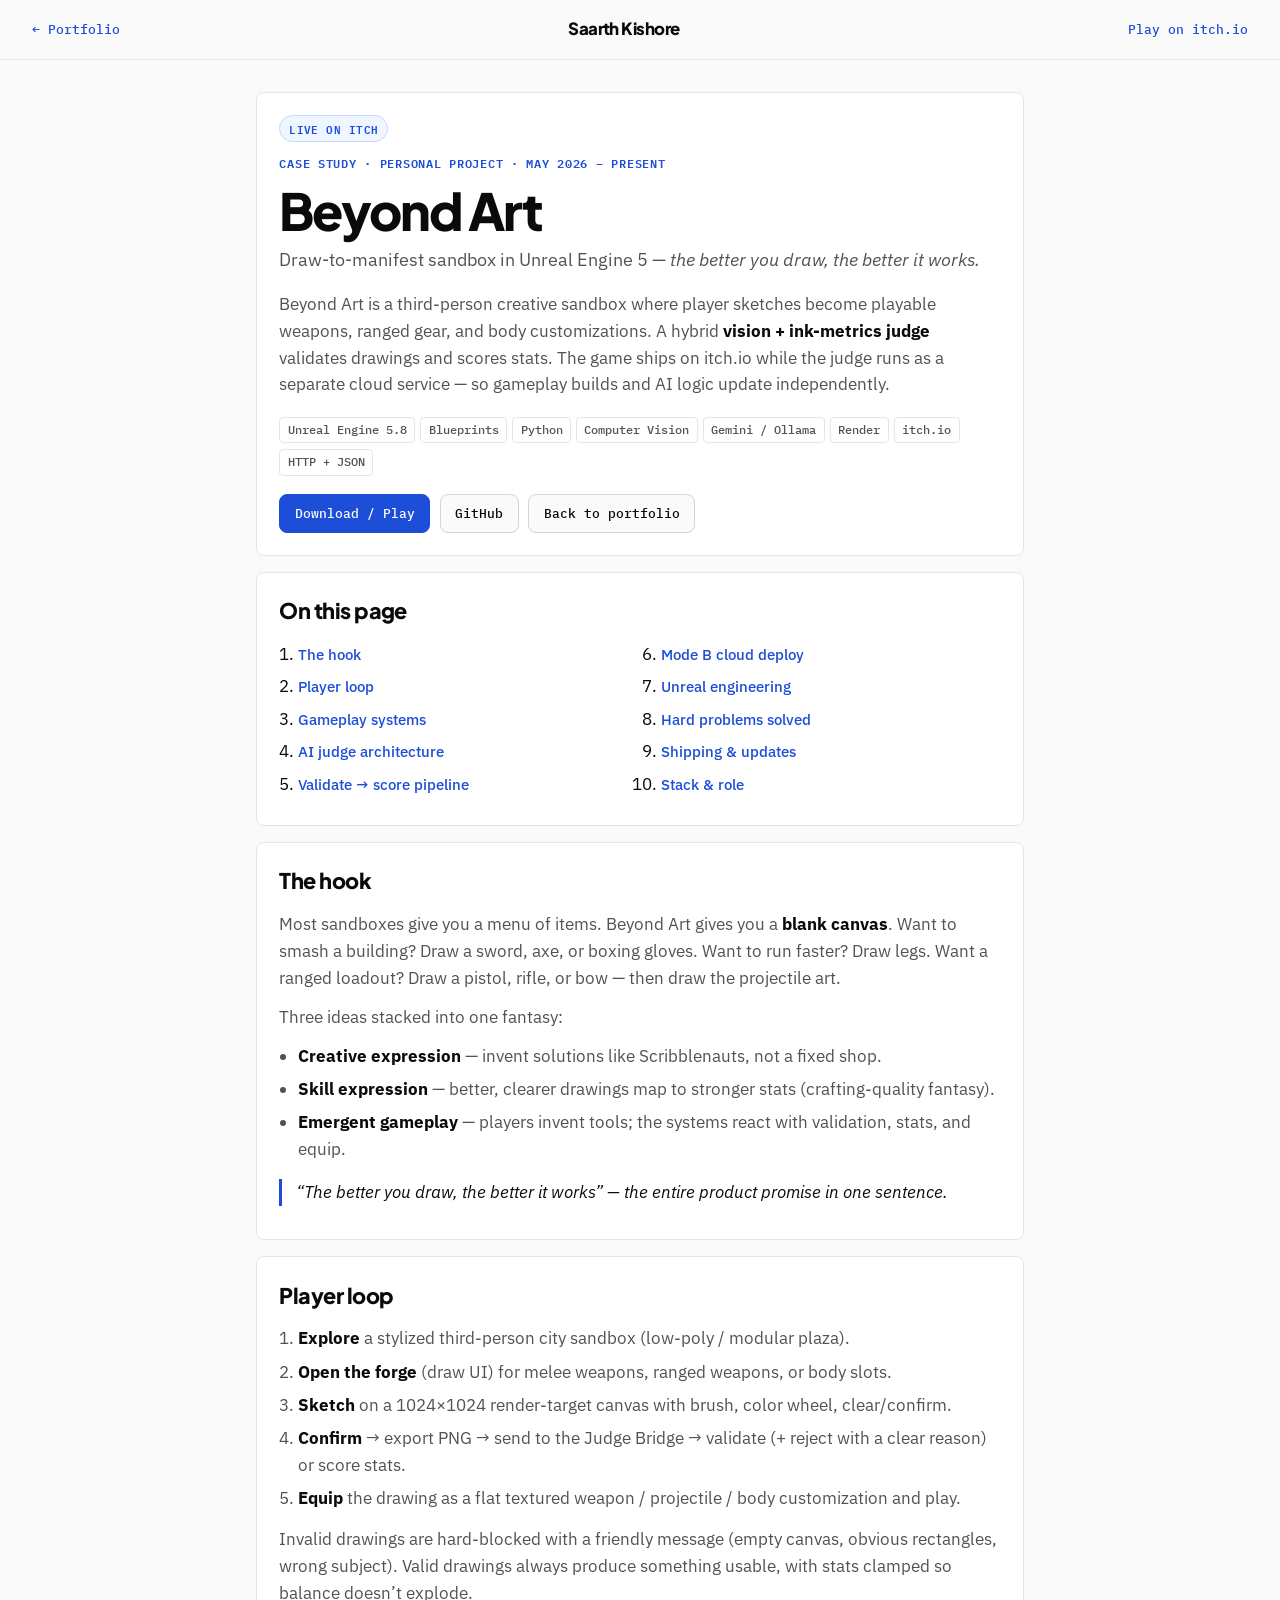
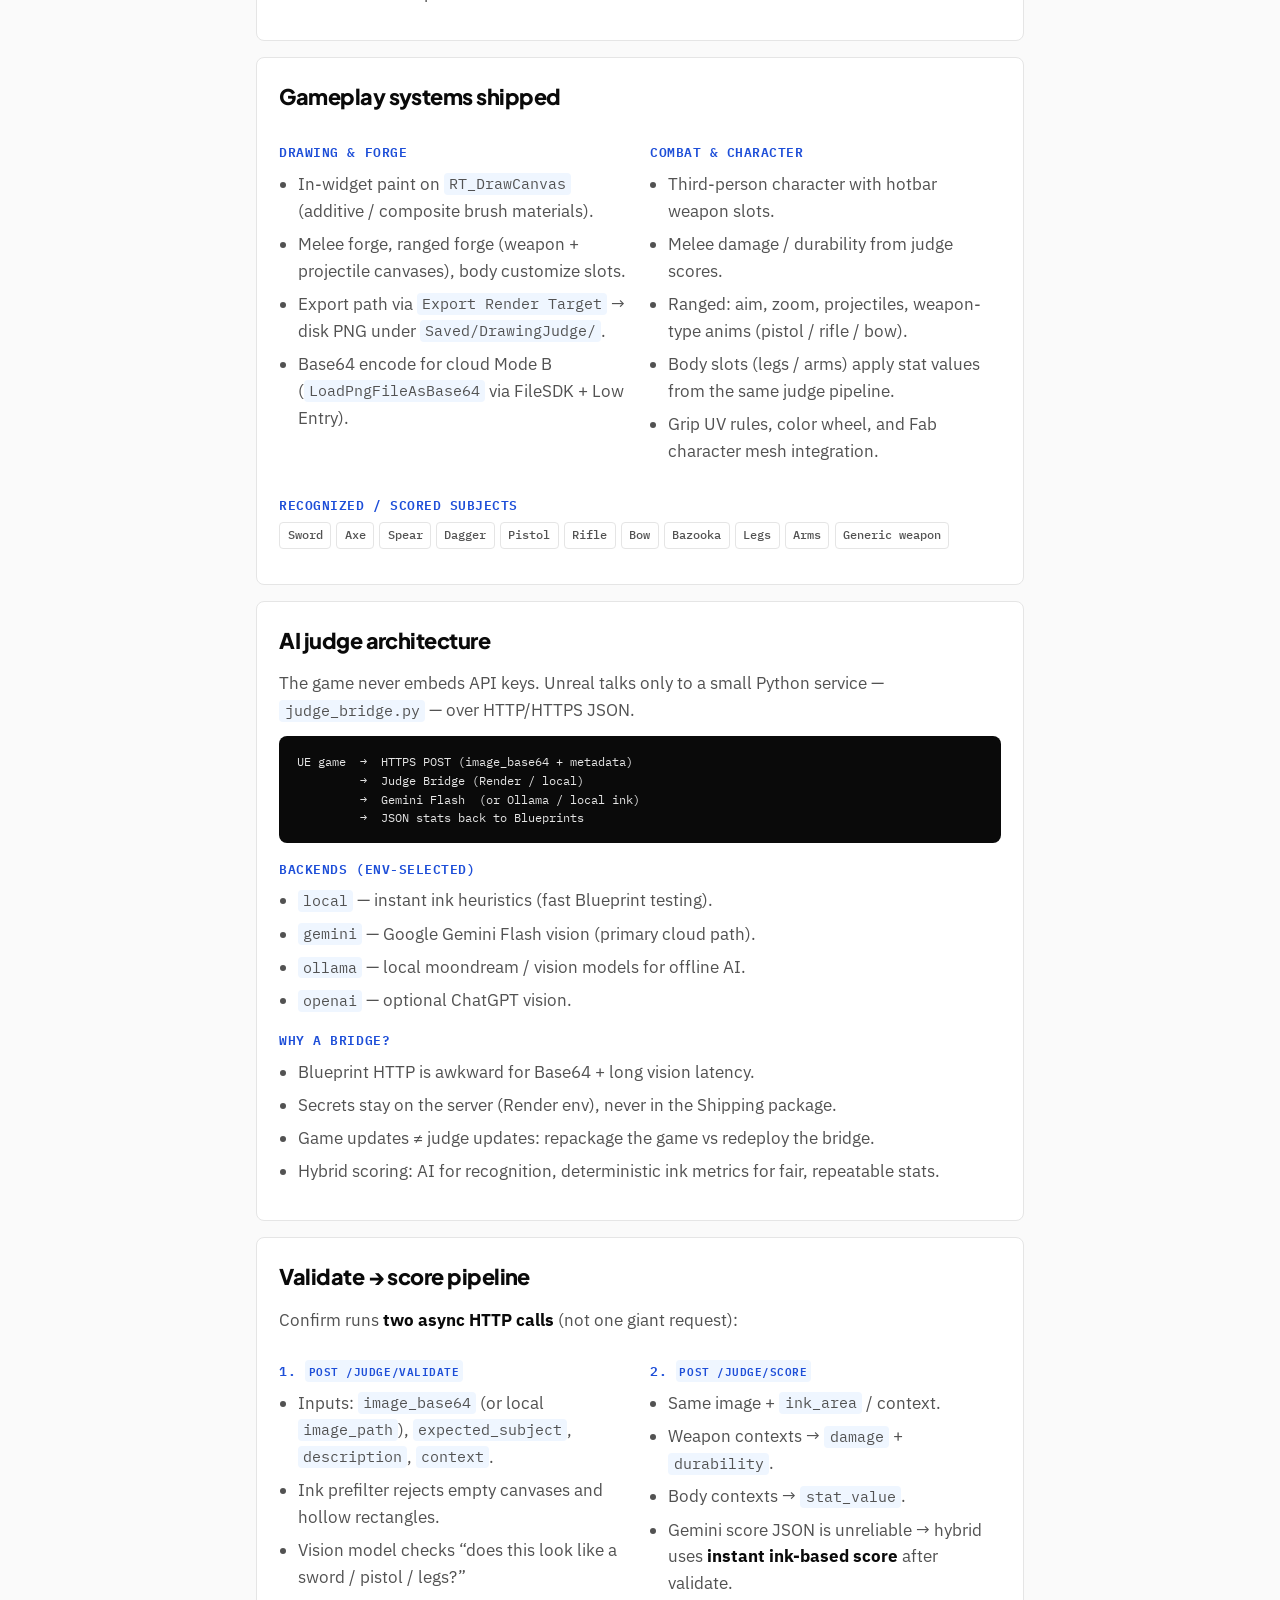
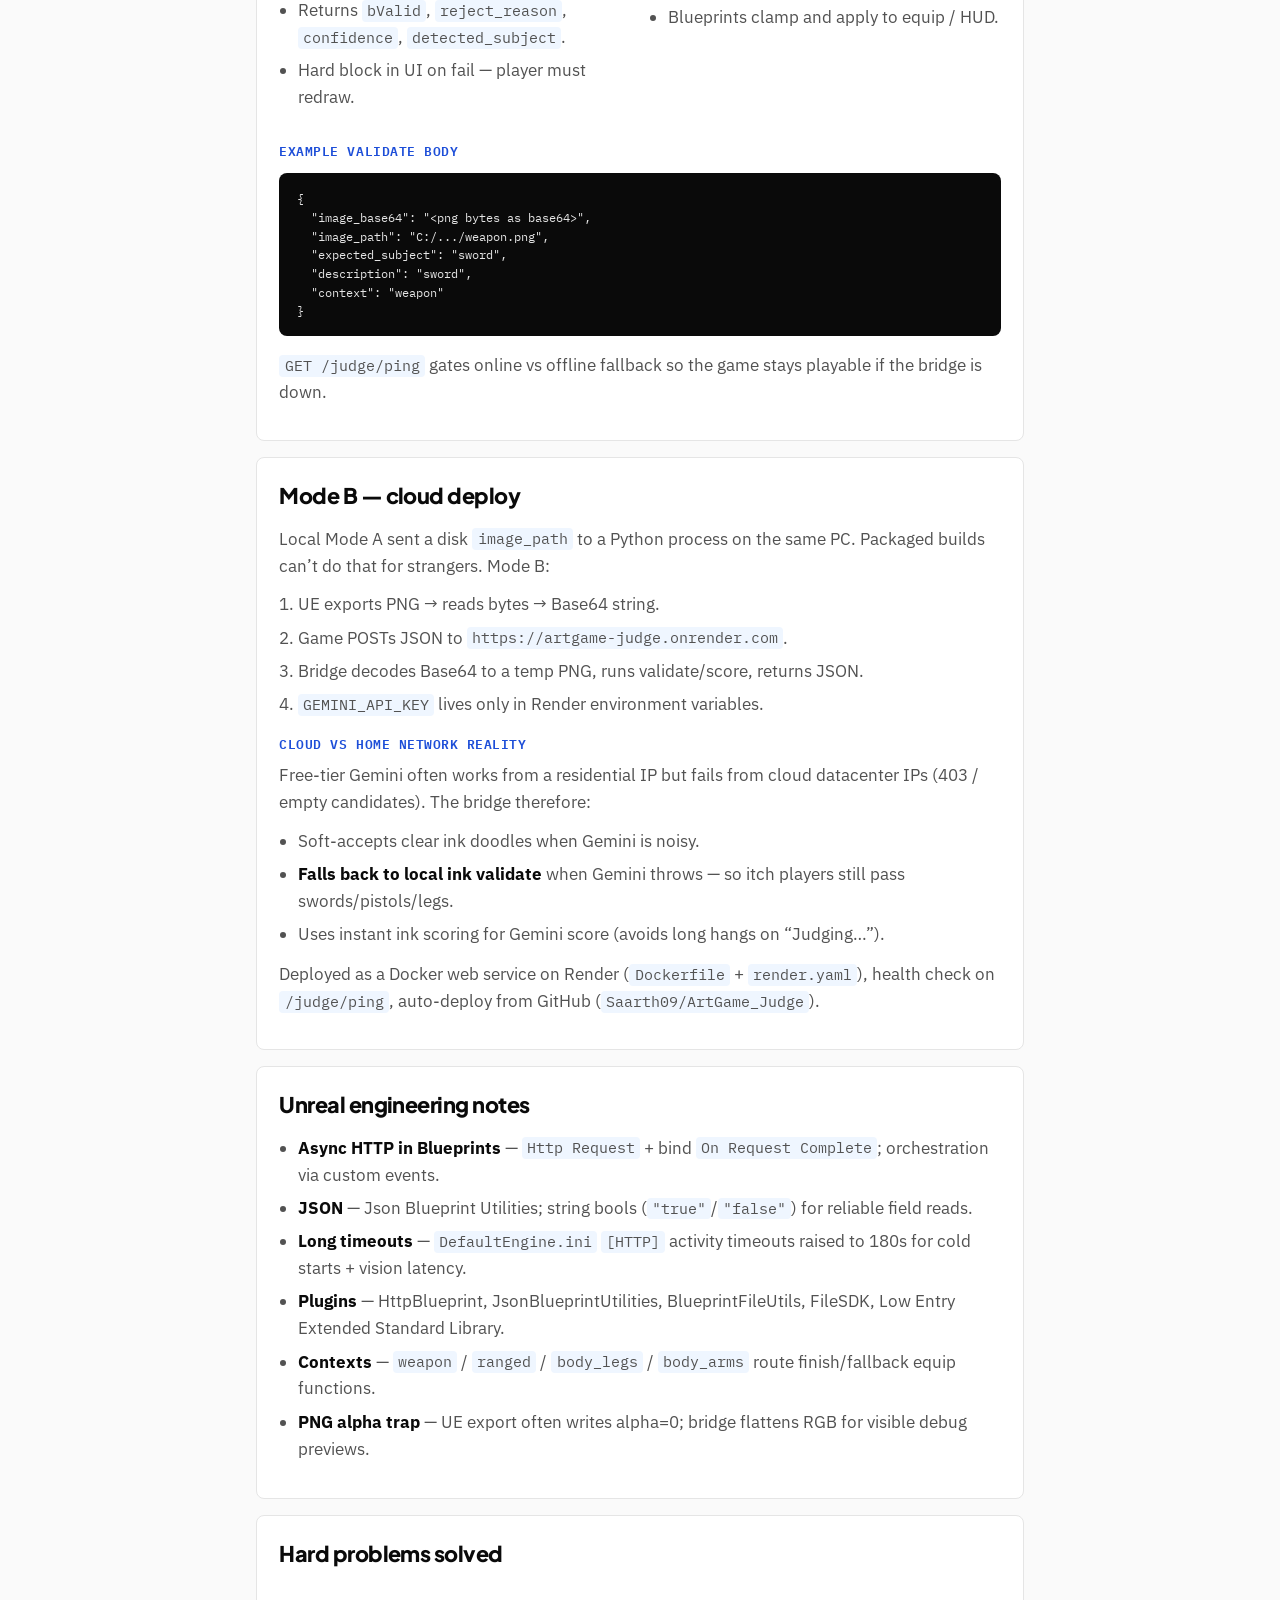
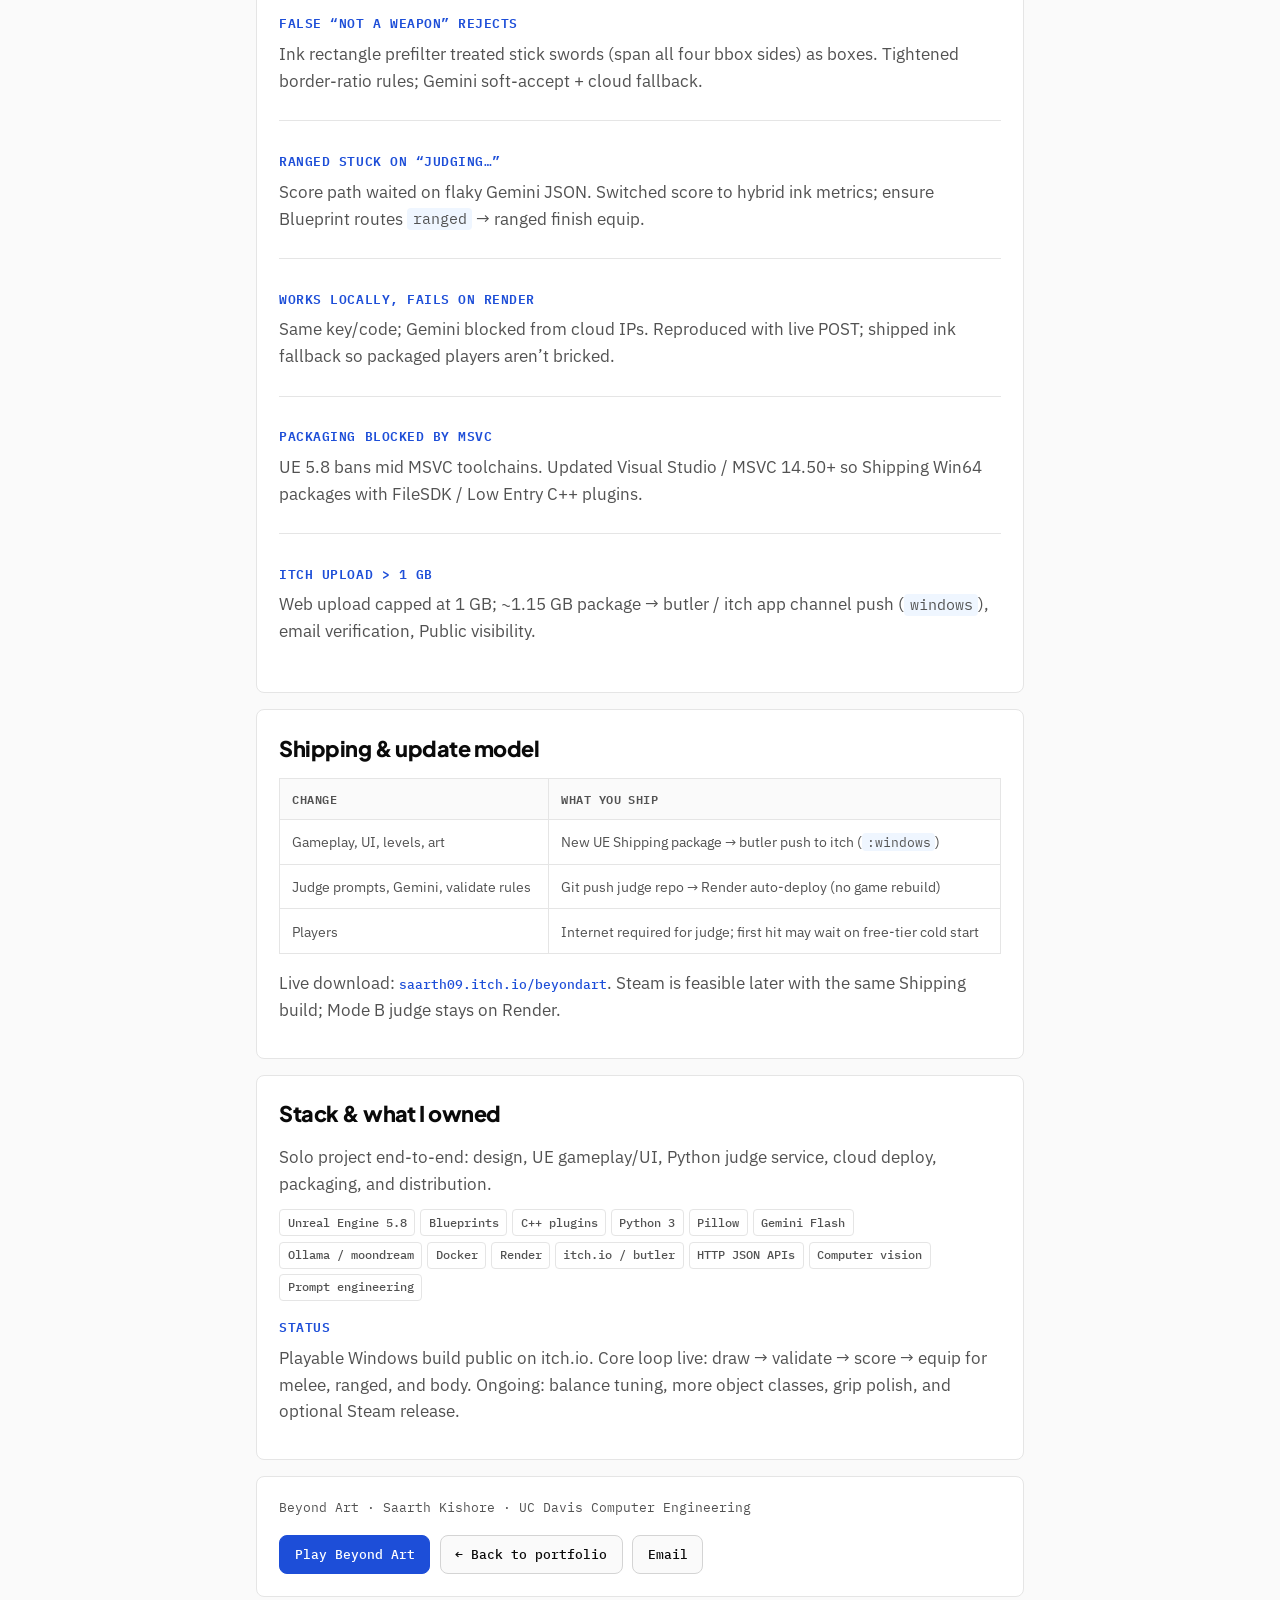
==== commit ccffb13b: "Rebuild portfolio as technical-minimal single page with resume. - Replace comic spreads with sticky " ====
--- a/beyond-art.html
+++ b/beyond-art.html
@@ -7,33 +7,30 @@
   <title>Beyond Art · Saarth Kishore</title>
   <link rel="preconnect" href="https://fonts.googleapis.com" />
   <link rel="preconnect" href="https://fonts.gstatic.com" crossorigin />
-  <link href="https://fonts.googleapis.com/css2?family=Bangers&family=Comic+Neue:wght@400;700&family=Plus+Jakarta+Sans:wght@700;800&display=swap" rel="stylesheet" />
-  <link rel="stylesheet" href="styles.css?v=14" />
+  <link href="https://fonts.googleapis.com/css2?family=IBM+Plex+Mono:wght@400;500;600&family=IBM+Plex+Sans:wght@400;500;600;700&family=Plus+Jakarta+Sans:wght@700;800&display=swap" rel="stylesheet" />
+  <link rel="stylesheet" href="styles.css?v=20" />
   <link rel="icon" href="data:image/svg+xml,%3Csvg xmlns='http://www.w3.org/2000/svg' viewBox='0 0 100 100'%3E%3Ctext y='.9em' font-size='90'%3E%F0%9F%95%B7%EF%B8%8F%3C/text%3E%3C/svg%3E" />
 </head>
 <body class="case-page">
-  <div class="stage-vignette" aria-hidden="true"></div>
-  <div class="halftone-bg" aria-hidden="true"></div>
-
   <header class="case-top">
     <a class="case-back" href="index.html">← Portfolio</a>
     <span class="case-brand">Saarth Kishore</span>
-    <a class="case-play" href="https://saarth09.itch.io/beyondart" target="_blank" rel="noopener noreferrer">Play on itch.io →</a>
+    <a class="case-play" href="https://saarth09.itch.io/beyondart" target="_blank" rel="noopener noreferrer">Play on itch.io</a>
   </header>
 
   <main class="case-main">
-    <section class="case-hero panel">
-      <span class="stamp stamp-live">Live on itch!</span>
-      <p class="case-kicker">Case Study · Personal Project · May 2026 – Present</p>
+    <section class="case-hero">
+      <span class="stamp stamp-live">Live on itch</span>
+      <p class="case-kicker">Case study · Personal project · May 2026 – Present</p>
       <h1 class="case-title">Beyond Art</h1>
       <p class="case-tagline">Draw-to-manifest sandbox in Unreal Engine 5 — <em>the better you draw, the better it works.</em></p>
       <p class="case-lede">
         Beyond Art is a third-person creative sandbox where player sketches become playable weapons,
         ranged gear, and body customizations. A hybrid <strong>vision + ink-metrics judge</strong>
-        validates drawings and scores stats. The game ships to players on itch.io while the judge
-        runs as a separate cloud service — so gameplay builds and AI logic update independently.
-      </p>
-      <ul class="tag-list case-tags">
+        validates drawings and scores stats. The game ships on itch.io while the judge runs as a
+        separate cloud service — so gameplay builds and AI logic update independently.
+      </p>
+      <ul class="tags case-tags">
         <li>Unreal Engine 5.8</li>
         <li>Blueprints</li>
         <li>Python</li>
@@ -46,11 +43,11 @@
       <div class="case-cta-row">
         <a class="case-btn case-btn-primary" href="https://saarth09.itch.io/beyondart" target="_blank" rel="noopener noreferrer">Download / Play</a>
         <a class="case-btn" href="https://github.com/Saarth09" target="_blank" rel="noopener noreferrer">GitHub</a>
-        <a class="case-btn" href="index.html">Back to comic portfolio</a>
-      </div>
-    </section>
-
-    <nav class="case-toc panel" aria-label="On this page">
+        <a class="case-btn" href="index.html">Back to portfolio</a>
+      </div>
+    </section>
+
+    <nav class="case-toc" aria-label="On this page">
       <h2 class="case-h2">On this page</h2>
       <ol class="case-toc-list">
         <li><a href="#hook">The hook</a></li>
@@ -66,16 +63,14 @@
       </ol>
     </nav>
 
-    <section id="hook" class="case-section panel">
+    <section id="hook" class="case-section">
       <h2 class="case-h2">The hook</h2>
       <p>
         Most sandboxes give you a menu of items. Beyond Art gives you a <strong>blank canvas</strong>.
         Want to smash a building? Draw a sword, axe, or boxing gloves. Want to run faster?
         Draw legs. Want a ranged loadout? Draw a pistol, rifle, or bow — then draw the projectile art.
       </p>
-      <p>
-        Three ideas stacked into one fantasy:
-      </p>
+      <p>Three ideas stacked into one fantasy:</p>
       <ul class="bullet-list">
         <li><strong>Creative expression</strong> — invent solutions like Scribblenauts, not a fixed shop.</li>
         <li><strong>Skill expression</strong> — better, clearer drawings map to stronger stats (crafting-quality fantasy).</li>
@@ -84,7 +79,7 @@
       <p class="panel-quote-inline">“The better you draw, the better it works” — the entire product promise in one sentence.</p>
     </section>
 
-    <section id="loop" class="case-section panel">
+    <section id="loop" class="case-section">
       <h2 class="case-h2">Player loop</h2>
       <ol class="case-steps">
         <li><strong>Explore</strong> a stylized third-person city sandbox (low-poly / modular plaza).</li>
@@ -100,7 +95,7 @@
       </p>
     </section>
 
-    <section id="systems" class="case-section panel">
+    <section id="systems" class="case-section">
       <h2 class="case-h2">Gameplay systems shipped</h2>
       <div class="case-grid-2">
         <div>
@@ -124,14 +119,14 @@
         </div>
       </div>
       <h3 class="case-h3">Recognized / scored subjects</h3>
-      <ul class="tag-list">
+      <ul class="tags">
         <li>Sword</li><li>Axe</li><li>Spear</li><li>Dagger</li>
         <li>Pistol</li><li>Rifle</li><li>Bow</li><li>Bazooka</li>
         <li>Legs</li><li>Arms</li><li>Generic weapon</li>
       </ul>
     </section>
 
-    <section id="judge" class="case-section panel">
+    <section id="judge" class="case-section">
       <h2 class="case-h2">AI judge architecture</h2>
       <p>
         The game never embeds API keys. Unreal talks only to a small Python service —
@@ -157,7 +152,7 @@
       </ul>
     </section>
 
-    <section id="pipeline" class="case-section panel">
+    <section id="pipeline" class="case-section">
       <h2 class="case-h2">Validate → score pipeline</h2>
       <p>Confirm runs <strong>two async HTTP calls</strong> (not one giant request):</p>
       <div class="case-grid-2">
@@ -196,8 +191,8 @@
       </p>
     </section>
 
-    <section id="modeb" class="case-section panel">
-      <h2 class="case-h2">Mode B — cloud deploy (how other people play)</h2>
+    <section id="modeb" class="case-section">
+      <h2 class="case-h2">Mode B — cloud deploy</h2>
       <p>
         Local Mode A sent a disk <code>image_path</code> to a Python process on the same PC.
         Packaged builds can’t do that for strangers. Mode B:
@@ -225,19 +220,19 @@
       </p>
     </section>
 
-    <section id="ue" class="case-section panel">
+    <section id="ue" class="case-section">
       <h2 class="case-h2">Unreal engineering notes</h2>
       <ul class="bullet-list">
-        <li><strong>Async HTTP in Blueprints</strong> — <code>Http Request</code> + bind <code>On Request Complete</code>; orchestration via custom events (<code>OnJudgeValidateRequested</code>, score, ping).</li>
+        <li><strong>Async HTTP in Blueprints</strong> — <code>Http Request</code> + bind <code>On Request Complete</code>; orchestration via custom events.</li>
         <li><strong>JSON</strong> — Json Blueprint Utilities; string bools (<code>"true"</code>/<code>"false"</code>) for reliable field reads.</li>
         <li><strong>Long timeouts</strong> — <code>DefaultEngine.ini</code> <code>[HTTP]</code> activity timeouts raised to 180s for cold starts + vision latency.</li>
-        <li><strong>Plugins</strong> — HttpBlueprint, JsonBlueprintUtilities, BlueprintFileUtils, FileSDK, Low Entry Extended Standard Library (Bytes → Base64).</li>
+        <li><strong>Plugins</strong> — HttpBlueprint, JsonBlueprintUtilities, BlueprintFileUtils, FileSDK, Low Entry Extended Standard Library.</li>
         <li><strong>Contexts</strong> — <code>weapon</code> / <code>ranged</code> / <code>body_legs</code> / <code>body_arms</code> route finish/fallback equip functions.</li>
-        <li><strong>PNG alpha trap</strong> — UE export often writes alpha=0 (looks blank in Photos); bridge flattens RGB and writes visible previews for debugging.</li>
-      </ul>
-    </section>
-
-    <section id="hard" class="case-section panel">
+        <li><strong>PNG alpha trap</strong> — UE export often writes alpha=0; bridge flattens RGB for visible debug previews.</li>
+      </ul>
+    </section>
+
+    <section id="hard" class="case-section">
       <h2 class="case-h2">Hard problems solved</h2>
       <div class="case-challenge">
         <h3 class="case-h3">False “not a weapon” rejects</h3>
@@ -261,7 +256,7 @@
       </div>
     </section>
 
-    <section id="ship" class="case-section panel">
+    <section id="ship" class="case-section">
       <h2 class="case-h2">Shipping &amp; update model</h2>
       <table class="case-table">
         <thead>
@@ -274,31 +269,31 @@
         </tbody>
       </table>
       <p>
-        Live download: <a class="comic-link" href="https://saarth09.itch.io/beyondart" target="_blank" rel="noopener noreferrer">saarth09.itch.io/beyondart</a>.
-        Steam is feasible later with the same Shipping build + Steamworks; Mode B judge stays on Render.
-      </p>
-    </section>
-
-    <section id="stack" class="case-section panel">
+        Live download:
+        <a class="text-link" href="https://saarth09.itch.io/beyondart" target="_blank" rel="noopener noreferrer">saarth09.itch.io/beyondart</a>.
+        Steam is feasible later with the same Shipping build; Mode B judge stays on Render.
+      </p>
+    </section>
+
+    <section id="stack" class="case-section">
       <h2 class="case-h2">Stack &amp; what I owned</h2>
       <p>
         Solo project end-to-end: design, UE gameplay/UI, Python judge service, cloud deploy,
         packaging, and distribution.
       </p>
-      <ul class="tag-list">
+      <ul class="tags">
         <li>Unreal Engine 5.8</li>
         <li>Blueprints</li>
-        <li>C++ plugins (FileSDK, Low Entry)</li>
+        <li>C++ plugins</li>
         <li>Python 3</li>
         <li>Pillow</li>
         <li>Gemini Flash</li>
         <li>Ollama / moondream</li>
         <li>Docker</li>
         <li>Render</li>
-        <li>GitHub</li>
         <li>itch.io / butler</li>
         <li>HTTP JSON APIs</li>
-        <li>Computer vision heuristics</li>
+        <li>Computer vision</li>
         <li>Prompt engineering</li>
       </ul>
       <h3 class="case-h3">Status</h3>
@@ -309,7 +304,7 @@
       </p>
     </section>
 
-    <section class="case-section panel case-footer-panel">
+    <section class="case-section case-footer-panel">
       <p class="case-footer-line">Beyond Art · Saarth Kishore · UC Davis Computer Engineering</p>
       <div class="case-cta-row">
         <a class="case-btn case-btn-primary" href="https://saarth09.itch.io/beyondart" target="_blank" rel="noopener noreferrer">Play Beyond Art</a>
--- a/styles.css
+++ b/styles.css
@@ -1,22 +1,20 @@
-/* Comic book portfolio */
+/* Technical minimal portfolio */
 :root {
-  --paper: #fff8e7;
-  --paper-dark: #f5ecd6;
-  --ink: #1a1a1a;
-  --red: #e51937;
-  --blue: #1e6fd9;
-  --yellow: #ffd60a;
-  --white: #ffffff;
-  --text: #2d2d2d;
-  --text-muted: #5c5c5c;
-  --border: 3px solid var(--ink);
-  --comic-shadow: 6px 6px 0 var(--ink);
-  --comic-shadow-sm: 3px 3px 0 var(--ink);
-  --gutter: 8px;
-  --font-hero: "Plus Jakarta Sans", system-ui, sans-serif;
-  --font-comic: "Bangers", cursive;
-  --font-body: "Comic Neue", "Comic Sans MS", cursive;
-  --brand-inset: 0.65rem;
+  --bg: #fafafa;
+  --surface: #ffffff;
+  --ink: #0a0a0a;
+  --muted: #525252;
+  --accent: #1d4ed8;
+  --accent-soft: #eff6ff;
+  --border: #e5e5e5;
+  --border-strong: #d4d4d4;
+  --mono: "IBM Plex Mono", ui-monospace, monospace;
+  --sans: "IBM Plex Sans", system-ui, sans-serif;
+  --display: "Plus Jakarta Sans", var(--sans);
+  --shell: 72rem;
+  --header-h: 3.75rem;
+  --radius: 8px;
+  --ease: cubic-bezier(0.22, 1, 0.36, 1);
 }
 
 *,
@@ -27,1624 +25,567 @@
   padding: 0;
 }
 
-html,
+html {
+  scroll-behavior: smooth;
+  scroll-padding-top: calc(var(--header-h) + 0.75rem);
+}
+
 body {
+  font-family: var(--sans);
+  font-size: 1.05rem;
+  line-height: 1.6;
+  color: var(--ink);
+  background: var(--bg);
+  -webkit-font-smoothing: antialiased;
+}
+
+img {
+  max-width: 100%;
+  display: block;
+}
+
+a {
+  color: var(--accent);
+}
+
+code {
+  font-family: var(--mono);
+  font-size: 0.88em;
+  background: var(--accent-soft);
+  padding: 0.1em 0.35em;
+  border-radius: 4px;
+}
+
+.shell {
+  width: min(100% - 2.5rem, var(--shell));
+  margin-inline: auto;
+}
+
+.skip-link {
+  position: absolute;
+  left: 1rem;
+  top: -3rem;
+  z-index: 100;
+  background: var(--ink);
+  color: var(--surface);
+  padding: 0.5rem 0.85rem;
+  border-radius: var(--radius);
+  text-decoration: none;
+  font-size: 0.9rem;
+}
+
+.skip-link:focus {
+  top: 1rem;
+}
+
+/* Header */
+.site-header {
+  position: sticky;
+  top: 0;
+  z-index: 50;
+  height: var(--header-h);
+  background: rgba(250, 250, 250, 0.88);
+  border-bottom: 1px solid var(--border);
+  backdrop-filter: blur(10px);
+}
+
+.header-inner {
   height: 100%;
-  overflow: hidden;
-}
-
-body {
-  font-family: var(--font-body);
+  display: flex;
+  align-items: center;
+  justify-content: space-between;
+  gap: 1.5rem;
+}
+
+.brand {
+  font-family: var(--display);
+  font-weight: 800;
+  font-size: 1.05rem;
+  letter-spacing: -0.03em;
+  color: var(--ink);
+  text-decoration: none;
+}
+
+.brand:hover {
+  color: var(--accent);
+}
+
+.site-nav {
+  display: flex;
+  align-items: center;
+  gap: 0.15rem 1.35rem;
+}
+
+.site-nav a {
+  font-family: var(--mono);
+  font-size: 0.8rem;
+  font-weight: 500;
+  letter-spacing: 0.02em;
+  color: var(--muted);
+  text-decoration: none;
+  padding: 0.35rem 0;
+  border-bottom: 2px solid transparent;
+  transition: color 0.2s var(--ease), border-color 0.2s var(--ease);
+}
+
+.site-nav a:hover,
+.site-nav a.active {
+  color: var(--ink);
+  border-bottom-color: var(--accent);
+}
+
+.nav-toggle {
+  display: none;
+  width: 2.5rem;
+  height: 2.5rem;
+  border: 1px solid var(--border);
+  background: var(--surface);
+  border-radius: var(--radius);
+  cursor: pointer;
+  align-items: center;
+  justify-content: center;
+  flex-direction: column;
+  gap: 5px;
+}
+
+.nav-toggle span {
+  display: block;
+  width: 1.1rem;
+  height: 2px;
+  background: var(--ink);
+}
+
+/* Hero */
+.hero {
+  padding: clamp(3.5rem, 10vw, 6.5rem) 0 clamp(2.5rem, 6vw, 4rem);
+  border-bottom: 1px solid var(--border);
   background:
-    radial-gradient(ellipse 70% 55% at 50% 42%, rgba(255, 248, 231, 0.95) 0%, transparent 65%),
-    linear-gradient(165deg, #3d3d48 0%, #2a2a32 40%, #1f1f26 100%);
-  color: var(--text);
-  line-height: 1.5;
-}
-
-/* Immersive stage lighting */
-.stage-vignette {
-  position: fixed;
-  inset: 0;
-  pointer-events: none;
-  z-index: 1;
-  background:
-    radial-gradient(ellipse 55% 50% at 50% 45%, transparent 0%, rgba(15, 15, 20, 0.55) 100%);
-}
-
-.halftone-bg {
-  position: fixed;
-  inset: 0;
-  pointer-events: none;
-  z-index: 0;
-  opacity: 0.14;
-  background-image: radial-gradient(circle, var(--blue) 1px, transparent 1px);
-  background-size: 8px 8px;
-}
-
-.web-overlay {
-  position: fixed;
-  inset: 0;
-  pointer-events: none;
-  z-index: 0;
-  opacity: 0.05;
-  background:
-    repeating-conic-gradient(from 0deg at 50% 50%, transparent 0deg 11deg, var(--red) 11deg 12deg),
-    repeating-radial-gradient(circle at 50% 50%, transparent 0, transparent 28px, var(--blue) 29px, transparent 30px);
-}
-
-/* Comic stage — full viewport */
-.comic-stage {
-  position: fixed;
-  inset: 0;
+    radial-gradient(ellipse 80% 60% at 10% 0%, rgba(29, 78, 216, 0.06), transparent 55%),
+    var(--bg);
+}
+
+.hero-eyebrow {
+  font-family: var(--mono);
+  font-size: 0.8rem;
+  font-weight: 500;
+  color: var(--accent);
+  letter-spacing: 0.04em;
+  margin-bottom: 1rem;
+}
+
+.hero-name {
+  font-family: var(--display);
+  font-weight: 800;
+  font-size: clamp(2.75rem, 8vw, 4.5rem);
+  letter-spacing: -0.045em;
+  line-height: 1.02;
+  color: var(--ink);
+  margin-bottom: 1.1rem;
+}
+
+.hero-tagline {
+  max-width: 38rem;
+  font-size: clamp(1.1rem, 2.2vw, 1.3rem);
+  color: var(--muted);
+  line-height: 1.55;
+  margin-bottom: 1.75rem;
+}
+
+.hero-links {
+  display: flex;
+  flex-wrap: wrap;
+  gap: 0.65rem 1.25rem;
+  margin-bottom: 2.75rem;
+}
+
+.hero-links a {
+  font-family: var(--mono);
+  font-size: 0.85rem;
+  font-weight: 500;
+  color: var(--ink);
+  text-decoration: none;
+  border-bottom: 1px solid var(--border-strong);
+  padding-bottom: 0.15rem;
+  transition: color 0.15s, border-color 0.15s;
+}
+
+.hero-links a:hover {
+  color: var(--accent);
+  border-bottom-color: var(--accent);
+}
+
+.stat-row {
+  display: grid;
+  grid-template-columns: repeat(4, 1fr);
+  gap: 1rem;
+  padding-top: 1.75rem;
+  border-top: 1px solid var(--border);
+}
+
+.stat dt {
+  font-family: var(--mono);
+  font-size: clamp(1.35rem, 2.5vw, 1.75rem);
+  font-weight: 600;
+  letter-spacing: -0.02em;
+  color: var(--ink);
+  line-height: 1.2;
+}
+
+.stat dd {
+  font-size: 0.85rem;
+  color: var(--muted);
+  margin-top: 0.25rem;
+}
+
+/* Sections */
+.section {
+  padding: clamp(3.5rem, 8vw, 5.5rem) 0;
+}
+
+.section-alt {
+  background: var(--surface);
+  border-block: 1px solid var(--border);
+}
+
+.section-label {
+  font-family: var(--mono);
+  font-size: 0.75rem;
+  font-weight: 600;
+  letter-spacing: 0.08em;
+  text-transform: uppercase;
+  color: var(--accent);
+  margin-bottom: 0.65rem;
+}
+
+.section-title {
+  font-family: var(--display);
+  font-weight: 800;
+  font-size: clamp(1.75rem, 3.5vw, 2.35rem);
+  letter-spacing: -0.035em;
+  line-height: 1.15;
+  margin-bottom: 1.75rem;
+  color: var(--ink);
+}
+
+.section-title-sm {
+  font-size: clamp(1.35rem, 2.5vw, 1.65rem);
+  margin-bottom: 1.25rem;
+}
+
+.prose {
+  max-width: 42rem;
+  color: var(--muted);
+}
+
+.prose p + p {
+  margin-top: 1rem;
+}
+
+.prose strong {
+  color: var(--ink);
+  font-weight: 600;
+}
+
+/* Cards */
+.job-card,
+.project-card {
+  background: var(--surface);
+  border: 1px solid var(--border);
+  border-radius: var(--radius);
+  padding: 1.35rem 1.4rem;
+}
+
+.section:not(.section-alt) .job-card,
+.section:not(.section-alt) .project-card {
+  background: var(--surface);
+  box-shadow: 0 1px 0 rgba(10, 10, 10, 0.02);
+}
+
+.section-alt .job-card,
+.section-alt .project-card {
+  background: var(--bg);
+}
+
+.card-head {
+  display: flex;
+  justify-content: space-between;
+  align-items: flex-start;
+  gap: 1rem;
+  margin-bottom: 0.85rem;
+}
+
+.card-title {
+  font-family: var(--display);
+  font-weight: 800;
+  font-size: 1.25rem;
+  letter-spacing: -0.02em;
+  color: var(--ink);
+}
+
+.card-meta {
+  font-size: 0.92rem;
+  color: var(--muted);
+  margin-top: 0.15rem;
+}
+
+.card-meta-right {
   display: flex;
   flex-direction: column;
-  overflow: hidden;
-  z-index: 10;
-}
-
-/* Vertical scroll — one snap per spread */
-.comic-scroll {
-  flex: 1;
-  width: 100%;
-  min-height: 0;
-  overflow-x: hidden;
-  overflow-y: auto;
-  scroll-snap-type: y mandatory;
-  scroll-behavior: smooth;
-  overscroll-behavior-y: contain;
-  -webkit-overflow-scrolling: touch;
-}
-
-.comic-scroll:focus {
-  outline: none;
-}
-
-/* Each spread = one full viewport “page” */
-.comic-spread {
+  align-items: flex-end;
+  gap: 0.35rem;
+  flex-shrink: 0;
+}
+
+.card-dates {
+  font-family: var(--mono);
+  font-size: 0.75rem;
+  color: var(--muted);
+  white-space: nowrap;
+}
+
+.pill {
+  font-family: var(--mono);
+  font-size: 0.68rem;
+  font-weight: 600;
+  letter-spacing: 0.04em;
+  text-transform: uppercase;
+  padding: 0.2rem 0.45rem;
+  border: 1px solid var(--border-strong);
+  border-radius: 999px;
+  color: var(--muted);
+  background: var(--surface);
+}
+
+.pill-live {
+  color: var(--accent);
+  border-color: #bfdbfe;
+  background: var(--accent-soft);
+}
+
+.card-problem {
+  color: var(--muted);
+  font-size: 0.98rem;
+  margin-bottom: 0.85rem;
+}
+
+.card-bullets {
+  list-style: none;
+  margin-bottom: 1rem;
+}
+
+.card-bullets li {
   position: relative;
-  flex-shrink: 0;
-  width: 100%;
-  min-height: 100%;
-  height: 100%;
-  display: flex;
-  align-items: stretch;
-  justify-content: center;
-  gap: 0;
-  scroll-snap-align: start;
-  scroll-snap-stop: always;
-  box-sizing: border-box;
-}
-
-/* Panel entrance when spread scrolls into view */
-.comic-spread.animate-panels .panel,
-.comic-spread.animate-panels .mini-panel,
-.comic-spread.animate-panels .stat-block {
-  animation: panel-pop 0.42s cubic-bezier(0.22, 0.85, 0.35, 1) backwards;
-}
-
-@keyframes panel-pop {
-  0% {
-    opacity: 0;
-    transform: scale(0.94);
-  }
-  100% {
-    opacity: 1;
-    transform: scale(1);
-  }
-}
-
-/* Cover & back — single page, full bleed */
-.spread-cover,
-.spread-back {
-  justify-content: stretch;
-  align-items: stretch;
-}
-
-.spread-cover .comic-page {
-  width: 100%;
-  max-width: 100%;
-  height: 100%;
-}
-
-.spread-back .comic-page {
-  width: 100%;
-  max-width: 100%;
-  height: 100%;
-}
-
-/* Double spread */
-.spread-double .comic-page {
-  flex: 1;
-  min-width: 0;
-  max-width: calc(50% - 6px);
-}
-
-.comic-spine {
-  width: 12px;
-  flex-shrink: 0;
-  background: linear-gradient(90deg, #8b4513, #5c3310, #8b4513);
-  border: 2px solid var(--ink);
-  border-top: none;
-  border-bottom: none;
-  box-shadow: inset 0 0 8px rgba(0, 0, 0, 0.4);
-}
-
-/* Pages */
-.comic-page {
-  background: var(--paper);
-  border: var(--border);
-  box-shadow: var(--comic-shadow, 6px 6px 0 var(--ink));
-  display: flex;
-  flex-direction: column;
-  overflow: hidden;
-  position: relative;
-}
-
-.comic-page::before {
+  padding-left: 1rem;
+  margin-bottom: 0.4rem;
+  color: var(--ink);
+  font-size: 0.95rem;
+  line-height: 1.45;
+}
+
+.card-bullets li::before {
   content: "";
   position: absolute;
-  inset: 0;
-  background-image: radial-gradient(circle, rgba(30, 111, 217, 0.07) 1px, transparent 1px);
-  background-size: 6px 6px;
-  pointer-events: none;
-}
-
-.page-left {
-  border-radius: 0;
-  border-right: 1px dashed rgba(26, 26, 26, 0.2);
-  border-left: none;
-  box-shadow: none;
-}
-
-.page-right {
-  border-radius: 0;
-  border-right: none;
-  box-shadow: none;
-}
-
-/* Cover */
-.page-cover,
-.page-back {
-  border-radius: 0;
-  height: 100%;
-  border-left: none;
-  border-right: none;
-  box-shadow: none;
-}
-
-.cover-border {
-  display: flex;
-  flex-direction: column;
-  gap: var(--gutter);
-  padding: 1.25rem;
-  height: 100%;
-  background: linear-gradient(145deg, var(--sky, #e3f2ff) 0%, var(--paper) 40%);
-  --sky: #e3f2ff;
-  position: relative;
-  overflow: hidden;
-}
-
-/* Cover — comic grid (fills page, less empty space) */
-.cover-border.layout-cover {
-  display: grid;
-  grid-template-columns: 1.35fr 0.85fr;
-  grid-template-rows: auto 1fr auto auto;
-  grid-template-areas:
-    "hero hero"
-    "about rail"
-    "highlights highlights"
-    "cta cta";
-  gap: var(--gutter);
-  align-content: stretch;
-}
-
-.layout-cover .panel-hero-cover { grid-area: hero; }
-.layout-cover .panel-about-cover { grid-area: about; min-height: 0; }
-.layout-cover .panel-cover-rail { grid-area: rail; min-height: 0; }
-.layout-cover .cover-highlights { grid-area: highlights; }
-.layout-cover .open-comic-btn { grid-area: cta; }
-
-.cover-stamp {
-  position: absolute;
-  top: 0.65rem;
-  right: 0.65rem;
-  font-family: var(--font-comic);
-  font-size: 0.85rem;
-  letter-spacing: 0.06em;
-  background: var(--yellow);
-  color: var(--ink);
-  border: 2px solid var(--ink);
-  padding: 0.2rem 0.55rem;
-  transform: rotate(8deg);
-  box-shadow: 2px 2px 0 var(--ink);
-}
-
-.cover-tagline {
-  font-family: var(--font-comic);
-  font-size: clamp(0.95rem, 1.4vw, 1.1rem);
-  letter-spacing: 0.05em;
-  color: var(--blue);
-  margin-top: 0.5rem;
-}
-
-.panel-cover-rail {
-  display: flex;
-  flex-direction: column;
-  gap: 0.5rem;
-  min-height: 0;
-}
-
-.panel-cover-rail .panel-title {
-  margin-bottom: 0.15rem;
-}
-
-.cover-facts {
-  list-style: none;
-  font-size: clamp(0.82rem, 1.1vw, 0.92rem);
-  font-weight: 700;
-  line-height: 1.45;
-  flex: 1;
-}
-
-.cover-facts li {
-  margin-bottom: 0.35rem;
-  padding-bottom: 0.35rem;
-  border-bottom: 1px dashed rgba(26, 26, 26, 0.2);
-}
-
-.cover-facts li:last-child {
-  border-bottom: none;
-  margin-bottom: 0;
-  padding-bottom: 0;
-}
-
-.fact-label {
-  display: inline-block;
-  font-family: var(--font-comic);
-  font-size: 0.75rem;
-  letter-spacing: 0.06em;
-  color: var(--red);
-  min-width: 3.25rem;
-}
-
-.cover-chips {
-  margin-top: auto;
-}
-
-.cover-highlights {
-  grid-template-columns: repeat(2, 1fr);
-  display: grid;
-  gap: var(--gutter);
-  padding: 0;
-  border: none;
-  box-shadow: none;
-  background: transparent;
-}
-
-.mini-panel-live {
-  background: #ffe8ec;
-}
-
-.mini-panel-ai {
-  background: #e3f2ff;
-}
-
-.mini-panel-game {
-  background: #fff0e0;
-}
-
-.mini-panel-ship {
-  background: var(--yellow);
-}
-
-/* Cover load entrance */
-.cover-border-back {
-  background: linear-gradient(145deg, var(--paper) 0%, #ffe8ec 100%);
-  justify-content: center;
-}
-
-.panel-hero-cover {
-  position: relative;
-  z-index: 1;
-  overflow: hidden;
-  text-align: center;
-  padding: 1.5rem 1rem;
-  background: var(--white);
-  color: var(--ink);
-  border: var(--border);
-  box-shadow: var(--comic-shadow-sm, 3px 3px 0 var(--ink));
-}
-
-.issue-tag {
-  font-family: var(--font-comic);
-  font-size: 0.9rem;
-  letter-spacing: 0.1em;
-  color: var(--blue);
-  margin-bottom: 0.5rem;
-}
-
-.cover-title {
-  font-family: var(--font-hero);
-  font-size: clamp(2rem, 6vw, 2.75rem);
-  font-weight: 800;
-  letter-spacing: -0.03em;
-  line-height: 1.1;
-  color: var(--red);
-}
-
-.cover-subtitle {
-  font-family: var(--font-comic);
-  font-size: 1.5rem;
-  color: var(--blue);
-  letter-spacing: 0.06em;
-  margin-top: 0.25rem;
-}
-
-.cover-meta {
-  font-size: 0.95rem;
-  margin-top: 0.5rem;
-  font-weight: 700;
-  color: var(--red);
-}
-
-.panel-about-cover {
-  flex: 1;
-  display: flex;
-  flex-direction: column;
-  justify-content: flex-start;
-}
-
-.panel-about-cover p,
-.panel-about-cover .bullet-list {
-  font-size: clamp(0.78rem, 1.05vw, 0.9rem);
-  line-height: 1.42;
-}
-
-.panel-skill .skill-blurb {
-  font-size: clamp(0.78rem, 1.05vw, 0.9rem);
-  line-height: 1.4;
-}
-
-.panel-skill .tag-list {
-  margin-top: 0.35rem;
-}
-
-.cover-facts li {
-  font-size: clamp(0.76rem, 1vw, 0.86rem);
-}
-
-.back-intro-secondary {
-  margin-top: 0.5rem;
-  font-size: clamp(0.88rem, 1.15vw, 0.98rem);
-}
-
-.back-title {
-  font-family: var(--font-comic);
-  font-size: 2.5rem;
-  text-align: center;
-  letter-spacing: 0.05em;
-  color: var(--red);
-}
-
-.back-intro {
-  text-align: center;
-  font-weight: 700;
-  margin: 0.5rem 0 1rem;
-}
-
-.back-footer {
-  text-align: center;
-  font-size: 0.85rem;
-  color: var(--text-muted);
-  margin-top: 1rem;
-}
-
-/* Panels */
-.panel {
-  background: var(--white);
-  border: var(--border);
-  padding: 1rem 1.1rem;
-  box-shadow: 2px 2px 0 var(--ink);
-  position: relative;
-  z-index: 1;
-  transition: box-shadow 0.2s, transform 0.2s;
-}
-
-.panel:not(.panel-hero-cover):hover {
-  box-shadow: 4px 4px 0 var(--ink);
-  z-index: 2;
-}
-
-.panel-title {
-  font-family: var(--font-comic);
-  font-size: 1.35rem;
-  color: var(--red);
-  letter-spacing: 0.05em;
-  margin-bottom: 0.5rem;
-}
-
-.panel-highlights {
-  display: grid;
-  grid-template-columns: 1fr 1fr;
-  gap: var(--gutter);
-  background: transparent;
-  border: none;
-  box-shadow: none;
-  padding: 0;
-}
-
-.mini-panel {
-  background: var(--yellow);
-  border: 2px solid var(--ink);
-  padding: 0.5rem 0.75rem;
-  font-size: clamp(0.78rem, 1vw, 0.88rem);
-  line-height: 1.35;
-  font-weight: 700;
-}
-
-.mini-panel .label {
-  font-family: var(--font-comic);
-  display: block;
-  font-size: 0.85rem;
-  color: var(--red);
-  letter-spacing: 0.06em;
-}
-
-.open-comic-btn {
-  font-family: var(--font-comic);
-  font-size: 1.25rem;
-  letter-spacing: 0.06em;
-  background: var(--blue);
-  color: var(--white);
-  border: var(--border);
-  padding: 0.65rem 1.25rem;
-  cursor: pointer;
-  box-shadow: 4px 4px 0 var(--ink);
-  transition: transform 0.15s, box-shadow 0.15s;
-  margin-top: auto;
-}
-
-.open-comic-btn:hover {
-  transform: translate(-2px, -2px);
-  box-shadow: 6px 6px 0 var(--ink);
-}
-
-.back-btn {
-  background: var(--red);
-  margin-top: 1rem;
-}
-
-/* Spread headers */
-.spread-header {
-  display: flex;
-  align-items: center;
-  gap: 0.5rem;
-  flex-wrap: wrap;
-  padding: 0.75rem 1rem;
-  border-bottom: var(--border);
-  background: var(--yellow);
-  position: relative;
-  z-index: 1;
-  flex-shrink: 0;
-}
-
-.spread-title {
-  font-family: var(--font-comic);
-  font-size: clamp(1.35rem, 2.5vw, 1.85rem);
-  color: var(--ink);
-  letter-spacing: 0.04em;
-  flex: 1;
-}
-
-.stamp {
-  font-family: var(--font-comic);
-  font-size: 0.9rem;
-  padding: 0.15rem 0.5rem;
-  border: 2px solid var(--ink);
-  transform: rotate(-6deg);
-  transition: transform 0.2s;
-}
-
-.spread-header:hover .stamp {
-  transform: rotate(6deg) scale(1.05);
-}
-
-.stamp-live {
-  background: var(--red);
-  color: var(--white);
-}
-
-.stamp-ai {
-  background: var(--blue);
-  color: var(--white);
-}
-
-.stamp-soon {
-  background: var(--yellow);
-  color: var(--ink);
-  font-size: 0.8rem;
-  max-width: 6.5rem;
-  text-align: center;
-  line-height: 1.1;
-}
-
-/* Panel layouts */
-.panel-layout {
-  flex: 1;
-  display: grid;
-  gap: var(--gutter);
-  padding: 0.85rem;
-  overflow: hidden;
-  position: relative;
-  z-index: 1;
-  align-content: stretch;
-  min-height: 0;
-}
-
-.layout-fill {
-  height: 100%;
-}
-
-.layout-edu {
-  grid-template-columns: 1fr;
-  grid-template-rows: 1fr 1fr;
-}
-
-.layout-skills {
-  grid-template-columns: 1fr 1fr;
-  grid-template-rows: repeat(3, 1fr);
-}
-
-.layout-skills .panel-wide {
-  grid-column: 1 / -1;
-}
-
-.layout-contact {
-  grid-template-columns: 1fr;
-  gap: 0.75rem;
-}
-
-/* Comic book page grids — aligned panels, no scroll */
-.layout-comic {
-  height: 100%;
-  min-height: 0;
-  overflow: hidden;
-  align-content: stretch;
-}
-
-.layout-comic-left {
-  grid-template-columns: 1.25fr 0.75fr;
-  grid-template-rows: auto auto 1fr;
-  grid-template-areas:
-    "hero hero"
-    "accent accent"
-    "wide narrow";
-}
-
-.layout-comic-left .panel-hero { grid-area: hero; }
-.layout-comic-left .panel-accent { grid-area: accent; }
-.layout-comic-left .panel-wide { grid-area: wide; }
-.layout-comic-left .panel-narrow { grid-area: narrow; }
-
-.layout-comic-right {
-  grid-template-columns: 1.15fr 0.85fr;
-  grid-template-rows: 1.2fr 0.8fr auto auto;
-  grid-template-areas:
-    "tall short"
-    "tall short"
-    "tags tags"
-    "link link";
-}
-
-.layout-comic-right .panel-tall { grid-area: tall; }
-.layout-comic-right .panel-short { grid-area: short; }
-.layout-comic-right .panel-tags { grid-area: tags; }
-.layout-comic-right .panel-link-box { grid-area: link; }
-
-.layout-comic-grid {
-  grid-template-columns: 1fr 1fr;
-  grid-template-rows: 1fr 1fr auto;
-  grid-template-areas:
-    "a b"
-    "c d"
-    "tags tags";
-}
-
-.layout-comic-grid .panel:nth-child(1) { grid-area: a; }
-.layout-comic-grid .panel:nth-child(2) { grid-area: b; }
-.layout-comic-grid .panel:nth-child(3) { grid-area: c; }
-.layout-comic-grid .panel:nth-child(4) { grid-area: d; }
-.layout-comic-grid .panel-span-2 { grid-area: tags; }
-
-/* ASUCD — tall story + stat column */
-.layout-asucd-l {
-  grid-template-columns: 1.55fr 0.85fr;
-  grid-template-rows: auto auto 1.35fr 0.9fr;
-  grid-template-areas:
-    "hero hero"
-    "accent accent"
-    "story stats"
-    "partners partners";
-}
-
-.layout-asucd-l .panel-hero { grid-area: hero; }
-.layout-asucd-l .panel-accent { grid-area: accent; }
-.layout-asucd-l .panel-story { grid-area: story; }
-.layout-asucd-l .panel-stats { grid-area: stats; }
-.layout-asucd-l .panel-partners { grid-area: partners; }
-
-/* ASUCD right — full-width role row, quote beside audience */
-.layout-asucd-r {
-  grid-template-columns: 0.78fr 1.22fr;
-  grid-template-rows: 1.05fr auto 1fr auto auto;
-  grid-template-areas:
-    "impact impact"
-    "stack stack"
-    "quote audience"
-    "tags tags"
-    "link link";
-}
-
-.layout-asucd-r .panel-impact { grid-area: impact; }
-.layout-asucd-r .panel-stack { grid-area: stack; }
-.layout-asucd-r .panel-quote { grid-area: quote; }
-.layout-asucd-r .panel-audience { grid-area: audience; }
-.layout-asucd-r .panel-tags { grid-area: tags; }
-.layout-asucd-r .panel-link-box { grid-area: link; }
-
-.layout-asucd-r .panel-stack {
-  align-self: stretch;
-}
-
-.layout-asucd-r .panel-stack .bullet-list {
-  display: grid;
-  grid-template-columns: 1fr 1fr;
-  column-gap: 1rem;
-  padding-left: 0;
-  list-style: none;
-  flex: 0 1 auto;
-  overflow: visible;
-}
-
-.layout-asucd-r .panel-stack .bullet-list li {
-  position: relative;
-  padding-left: 1rem;
-  margin-bottom: 0.2rem;
-}
-
-.layout-asucd-r .panel-stack .bullet-list li::before {
-  content: "•";
-  position: absolute;
   left: 0;
-  color: var(--ink);
-  font-weight: 700;
-}
-
-/* Beyond Art left — draw-to-play + ML column */
-.layout-beyond-l {
-  grid-template-columns: 1.15fr 0.85fr;
-  grid-template-rows: auto auto 1.2fr 0.8fr;
-  grid-template-areas:
-    "hero hero"
-    "accent accent"
-    "core core"
-    "ml types";
-}
-
-.layout-beyond-l .panel-hero { grid-area: hero; }
-.layout-beyond-l .panel-accent { grid-area: accent; }
-.layout-beyond-l .panel-beyond-core { grid-area: core; }
-.layout-beyond-l .panel-beyond-ml { grid-area: ml; }
-.layout-beyond-l .panel-beyond-types { grid-area: types; }
-
-/* Beyond Art right — scoring, stats, coming soon */
-.layout-beyond-r {
-  grid-template-columns: 0.72fr 1.28fr;
-  grid-template-rows: 1.05fr auto auto auto;
-  grid-template-areas:
-    "scoring scoring"
-    "stats quote"
-    "soon soon"
-    "tags tags";
-}
-
-.layout-beyond-r .panel-beyond-scoring { grid-area: scoring; }
-.layout-beyond-r .panel-beyond-stats { grid-area: stats; }
-.layout-beyond-r .panel-quote { grid-area: quote; }
-.layout-beyond-r .panel-coming-soon { grid-area: soon; }
-.layout-beyond-r .panel-tags { grid-area: tags; }
-
-.panel-beyond-stats {
-  display: grid;
-  grid-template-columns: repeat(3, 1fr);
-  gap: 0.35rem;
-  align-content: start;
-  background: var(--paper-dark);
-}
-
-.panel-beyond-stats h3 {
-  grid-column: 1 / -1;
-}
-
-.panel-beyond-stats .panel-foot {
-  grid-column: 1 / -1;
-  margin-top: 0.15rem;
-  font-size: clamp(0.72rem, 1vw, 0.85rem);
-  line-height: 1.35;
-}
-
-.panel-beyond-types {
-  display: flex;
-  flex-direction: column;
-  justify-content: flex-start;
-  align-items: stretch;
-}
-
-.panel-beyond-types .beyond-object-tags {
-  margin-top: 0.35rem;
-  flex: 0 1 auto;
-  align-content: flex-start;
-}
-
-.panel-coming-soon {
-  display: flex;
-  flex-direction: column;
-  justify-content: center;
-  align-items: center;
-  text-align: center;
-  gap: 0.35rem;
-  background: linear-gradient(145deg, var(--yellow) 0%, #ffe066 100%);
-  border: var(--border);
-  box-shadow: var(--comic-shadow-sm);
-  padding: 0.65rem 0.85rem;
-  min-height: 0;
-}
-
-.coming-soon-label {
-  font-family: var(--font-comic);
-  font-size: clamp(1.1rem, 2vw, 1.45rem);
-  letter-spacing: 0.08em;
-  color: var(--ink);
-  margin: 0;
-}
-
-.coming-soon-text {
-  font-size: clamp(0.78rem, 1.1vw, 0.9rem);
-  font-weight: 700;
-  line-height: 1.4;
-  margin: 0;
-  max-width: 36rem;
-}
-
-/* Omnitrix left — full-width pipeline, split bottom */
-.layout-omni-l {
-  grid-template-columns: 1fr 1fr;
-  grid-template-rows: auto auto 1.15fr 1fr;
-  grid-template-areas:
-    "hero hero"
-    "accent accent"
-    "pipeline pipeline"
-    "privacy roadmap";
-}
-
-.layout-omni-l .panel-hero { grid-area: hero; }
-.layout-omni-l .panel-accent { grid-area: accent; }
-.layout-omni-l .panel-pipeline { grid-area: pipeline; }
-.layout-omni-l .panel-privacy { grid-area: privacy; }
-.layout-omni-l .panel-roadmap { grid-area: roadmap; }
-
-/* Omnitrix right — one big + two small + wide footer */
-.layout-omni-r {
-  grid-template-columns: 1.2fr 0.8fr;
-  grid-template-rows: 1.25fr 0.7fr 0.7fr auto auto;
-  grid-template-areas:
-    "big big"
-    "sm1 sm2"
-    "wide wide"
-    "tags tags";
-}
-
-.layout-omni-r .panel-big { grid-area: big; }
-.layout-omni-r .panel:nth-child(2) { grid-area: sm1; }
-.layout-omni-r .panel:nth-child(3) { grid-area: sm2; }
-.layout-omni-r .panel-wide-bottom { grid-area: wide; }
-.layout-omni-r .panel-tags { grid-area: tags; }
-
-/* Duo: Spotify — main column + stacked side panels */
-.layout-duo-spotify {
-  grid-template-columns: 1.05fr 0.95fr;
-  grid-template-rows: auto auto 1fr 0.82fr auto;
-  grid-template-areas:
-    "hero hero"
-    "accent accent"
-    "main split"
-    "main split2"
-    "link link";
-}
-
-.layout-duo-spotify .panel-hero { grid-area: hero; }
-.layout-duo-spotify .panel-accent { grid-area: accent; }
-.layout-duo-spotify .panel-body:not(.panel-split):not(.panel-split-alt) { grid-area: main; }
-.layout-duo-spotify .panel-split { grid-area: split; }
-.layout-duo-spotify .panel-split-alt { grid-area: split2; }
-.layout-duo-spotify .panel-link-box { grid-area: link; }
-
-/* Duo: Pokémon — banner + tall rank */
-.layout-duo-pokemon {
-  grid-template-columns: 1fr;
-  grid-template-rows: auto auto auto 1fr auto auto;
-  grid-template-areas:
-    "hero"
-    "accent"
-    "banner"
-    "rank"
-    "tags"
-    "link";
-}
-
-.layout-duo-pokemon .panel-hero { grid-area: hero; }
-.layout-duo-pokemon .panel-accent { grid-area: accent; }
-.layout-duo-pokemon .panel-stat-banner { grid-area: banner; }
-.layout-duo-pokemon .panel-rank { grid-area: rank; }
-.layout-duo-pokemon .panel-tags { grid-area: tags; }
-.layout-duo-pokemon .panel-link-box { grid-area: link; }
-
-/* Duo: GDSC housing */
-.layout-duo-housing {
-  grid-template-rows: auto auto auto 1fr auto auto;
-  grid-template-areas:
-    "hero"
-    "accent"
-    "banner"
-    "feature"
-    "tags"
-    "link";
-}
-
-.layout-duo-housing .panel-hero { grid-area: hero; }
-.layout-duo-housing .panel-accent { grid-area: accent; }
-.layout-duo-housing .panel-stat-banner { grid-area: banner; }
-.layout-duo-housing .panel-feature-wide { grid-area: feature; }
-.layout-duo-housing .panel-tags { grid-area: tags; }
-.layout-duo-housing .panel-link-box { grid-area: link; }
-
-/* Duo: Mini-golf — physics split */
-.layout-duo-golf {
-  grid-template-columns: 1.15fr 0.85fr;
-  grid-template-rows: auto auto 1.2fr 0.75fr auto auto;
-  grid-template-areas:
-    "hero hero"
-    "accent accent"
-    "physics side"
-    "fps tags"
-    "link link";
-}
-
-.layout-duo-golf .panel-hero { grid-area: hero; }
-.layout-duo-golf .panel-accent { grid-area: accent; }
-.layout-duo-golf .panel-physics-main { grid-area: physics; }
-.layout-duo-golf .panel-physics-side { grid-area: side; }
-.layout-duo-golf .panel-fps { grid-area: fps; }
-.layout-duo-golf .panel-tags { grid-area: tags; align-self: stretch; }
-.layout-duo-golf .panel-link-box { grid-area: link; }
-
-/* Compact heroes for duo spreads */
-.panel-hero-compact {
-  min-height: 0;
-  padding: 0.65rem 0.85rem;
-}
-
-.panel-hero-compact .project-title {
-  font-size: clamp(1.2rem, 2.2vw, 1.65rem);
-  padding-right: 0;
-}
-
-.panel-hero-compact .project-role,
-.panel-hero-compact .project-date {
-  font-size: clamp(0.8rem, 1.1vw, 0.9rem);
-}
-
-.panel-hero-alt {
-  background: #2d6a4f;
-}
-
-.panel-hero-campus {
-  background: #9d4edd;
-}
-
-.panel-hero-game {
-  background: #e85d04;
-}
-
-/* Stats & callouts */
-.panel-stats {
-  display: flex;
-  flex-direction: column;
-  justify-content: space-evenly;
-  gap: 0.35rem;
-  background: var(--paper-dark);
-  padding: 0.65rem;
-  min-height: 0;
-  overflow: hidden;
-}
-
-.stat-block {
-  text-align: center;
-  border: 2px solid var(--ink);
-  background: var(--white);
-  padding: 0.35rem 0.25rem;
-}
-
-.stat-num {
-  display: block;
-  font-family: var(--font-comic);
-  font-size: clamp(1.35rem, 2.5vw, 1.85rem);
-  color: var(--red);
-  line-height: 1;
-  letter-spacing: 0.04em;
-}
-
-.stat-label {
-  display: block;
-  font-size: clamp(0.65rem, 0.95vw, 0.78rem);
-  font-weight: 700;
-  line-height: 1.2;
-  margin-top: 0.15rem;
-}
-
-.panel-stat-banner {
-  display: flex;
-  align-items: center;
-  gap: 0.65rem;
-  background: var(--yellow);
-  border: 2px solid var(--ink);
-  padding: 0.5rem 0.75rem;
-  min-height: 0;
-}
-
-.panel-stat-banner .stat-num {
-  font-size: clamp(1.5rem, 2.8vw, 2rem);
-  flex-shrink: 0;
-}
-
-.panel-stat-banner .stat-label {
-  font-size: clamp(0.75rem, 1.1vw, 0.88rem);
-  text-align: left;
-  margin-top: 0;
-}
-
-.panel-stat-banner-sm .stat-num {
-  font-size: clamp(1.25rem, 2vw, 1.6rem);
-}
-
-.panel-quote {
-  background: var(--blue);
-  color: var(--white);
-  display: flex;
-  align-items: center;
-  justify-content: center;
-  text-align: center;
-  padding: 0.5rem;
-  min-height: 0;
-  overflow: hidden;
-}
-
-.panel-quote p {
-  font-family: var(--font-comic);
-  font-size: clamp(0.75rem, 1.1vw, 0.92rem);
-  letter-spacing: 0.03em;
-  line-height: 1.35;
-  margin: 0;
-  font-style: italic;
-}
-
-.panel-inset {
-  background: var(--paper-dark);
-  border: 2px dashed var(--ink);
-  padding: 0.45rem 0.65rem;
-  display: flex;
-  flex-direction: column;
-  justify-content: center;
-  min-height: 0;
-  overflow: hidden;
-}
-
-.inset-label {
-  font-family: var(--font-comic);
-  font-size: 0.8rem;
-  color: var(--red);
-  letter-spacing: 0.06em;
-  text-transform: uppercase;
-}
-
-.panel-inset p {
-  font-size: clamp(0.78rem, 1.05vw, 0.9rem);
-  margin: 0.15rem 0 0;
-  font-weight: 700;
-}
-
-.panel-caption {
-  font-size: 0.8rem;
-  font-weight: 700;
-  margin-bottom: 0.35rem;
-  color: var(--text-muted);
-}
-
-.panel-foot {
-  font-size: clamp(0.72rem, 1vw, 0.82rem);
-  font-weight: 700;
-  margin-top: 0.35rem;
-  line-height: 1.35;
-  color: var(--ink);
-  flex-shrink: 0;
-}
-
-.tag-list-tight {
-  gap: 0.25rem;
-}
-
-.tag-list-tight li {
-  font-size: 0.75rem;
-  padding: 0.1rem 0.35rem;
-}
-
-.flow-line {
-  font-family: var(--font-comic);
-  font-size: clamp(0.78rem, 1.1vw, 0.92rem);
-  color: var(--blue);
-  letter-spacing: 0.02em;
-  margin-bottom: 0.4rem;
-  line-height: 1.3;
-}
-
-.bullet-tight li {
-  margin-bottom: 0.15rem;
-  font-size: clamp(0.75rem, 1.05vw, 0.88rem);
-}
-
-.panel-body .bullet-list {
-  flex: 1;
-  margin-top: 0.25rem;
-}
-
-/* Project hero — large top panel */
-.panel-hero {
-  background: var(--red);
-  color: var(--white);
-  display: flex;
-  flex-direction: column;
-  justify-content: center;
-  min-height: 0;
-  overflow: hidden;
-}
-
-.panel-hero-live,
-.panel-hero-ai,
-.panel-hero-game {
-  position: relative;
-}
-
-.panel-hero-ai {
-  background: var(--blue);
-}
-
-.panel-hero .stamp {
-  position: absolute;
-  top: 0.65rem;
-  right: 0.65rem;
-}
-
-.project-title {
-  font-family: var(--font-comic);
-  font-size: clamp(1.5rem, 3vw, 2rem);
-  letter-spacing: 0.04em;
-  line-height: 1.05;
-  margin-bottom: 0.25rem;
-  padding-right: 3rem;
-}
-
-.project-role {
-  font-family: var(--font-comic);
-  font-size: clamp(0.95rem, 1.5vw, 1.15rem);
-  letter-spacing: 0.03em;
-  opacity: 0.95;
-}
-
-.project-date {
-  font-size: 0.85rem;
-  margin-top: 0.35rem;
-  opacity: 0.9;
-}
-
-.panel-accent {
-  background: var(--yellow);
-  display: flex;
-  align-items: center;
-  justify-content: center;
-  text-align: center;
-  min-height: 0;
-  overflow: hidden;
-}
-
-.panel-accent-pop {
-  background: #ffe8ec;
-}
-
-.panel-accent .impact-line {
-  margin: 0;
-}
-
-.panel-body {
-  display: flex;
-  flex-direction: column;
-  justify-content: flex-start;
-  min-height: 0;
-  overflow: hidden;
-}
-
-.panel-story,
-.panel-impact,
-.panel-pipeline,
-.panel-privacy,
-.panel-roadmap,
-.panel-rank,
-.panel-feature-wide,
-.panel-physics-main,
-.panel-big,
-.panel-wide-bottom {
-  justify-content: flex-start;
-}
-
-.panel-sm .bullet-list {
-  margin-top: 0.2rem;
-}
-
-.panel-body h3 {
-  font-family: var(--font-comic);
-  font-size: clamp(1rem, 1.5vw, 1.2rem);
-  color: var(--blue);
-  letter-spacing: 0.04em;
-  margin-bottom: 0.35rem;
-  flex-shrink: 0;
-}
-
-.panel-body p,
-.panel-body .bullet-list {
-  font-size: clamp(0.8rem, 1.15vw, 0.95rem);
-  line-height: 1.45;
-  overflow: hidden;
-}
-
-.panel-tags {
-  display: flex;
-  align-items: flex-end;
-  min-height: 0;
-  overflow: hidden;
-}
-
-.panel-tags .tag-list {
-  margin-top: 0;
-}
-
-.panel-link-box {
-  display: flex;
-  align-items: center;
-  justify-content: center;
-  background: var(--paper-dark);
-  min-height: 0;
-}
-
-.panel-skill h3,
-.panel-edu-main h3 {
-  font-family: var(--font-comic);
-  font-size: clamp(1.15rem, 1.8vw, 1.35rem);
-  color: var(--blue);
-  letter-spacing: 0.04em;
-  margin-bottom: 0.35rem;
-}
-
-.edu-line {
-  font-weight: 700;
-  margin-bottom: 0.2rem;
-}
-
-.edu-blurb,
-.skill-blurb {
-  font-size: clamp(0.88rem, 1.2vw, 1rem);
-  line-height: 1.45;
-  margin-bottom: 0.5rem;
-  color: var(--text);
-}
-
-.impact-line {
-  font-family: var(--font-comic);
-  font-size: clamp(0.9rem, 1.3vw, 1.1rem);
-  color: var(--red);
-  letter-spacing: 0.04em;
-  margin: 0;
-  line-height: 1.3;
-}
-
-.badge {
-  display: inline-block;
-  margin-top: 0.5rem;
-  background: var(--yellow);
-  border: 2px solid var(--ink);
-  padding: 0.2rem 0.5rem;
-  font-weight: 700;
-  font-size: 0.85rem;
-}
-
-.tag-list {
+  top: 0.55em;
+  width: 5px;
+  height: 5px;
+  border-radius: 50%;
+  background: var(--accent);
+}
+
+.tags {
   display: flex;
   flex-wrap: wrap;
   gap: 0.35rem;
   list-style: none;
-}
-
-.tag-list {
-  margin-top: auto;
-}
-
-.tag-list li {
-  font-size: clamp(0.8rem, 1.1vw, 0.9rem);
+  margin-bottom: 0.85rem;
+}
+
+.tags li {
+  font-family: var(--mono);
+  font-size: 0.72rem;
+  font-weight: 500;
+  color: var(--muted);
+  background: transparent;
+  border: 1px solid var(--border);
+  padding: 0.2rem 0.45rem;
+  border-radius: 4px;
+}
+
+.card-links {
+  display: flex;
+  flex-wrap: wrap;
+  gap: 0.75rem 1.25rem;
+  padding-top: 0.25rem;
+}
+
+.text-link {
+  font-family: var(--mono);
+  font-size: 0.82rem;
+  font-weight: 500;
+  color: var(--accent);
+  text-decoration: none;
+  border-bottom: 1px solid transparent;
+}
+
+.text-link:hover {
+  border-bottom-color: var(--accent);
+}
+
+.muted-note {
+  font-family: var(--mono);
+  font-size: 0.78rem;
+  color: var(--muted);
+}
+
+.project-grid {
+  display: grid;
+  grid-template-columns: 1fr;
+  gap: 1rem;
+}
+
+.project-grid-2 {
+  grid-template-columns: repeat(2, 1fr);
+}
+
+/* Skills */
+.skills-grid {
+  display: grid;
+  grid-template-columns: repeat(2, 1fr);
+  gap: 1rem;
+}
+
+.skill-group {
+  border: 1px solid var(--border);
+  border-radius: var(--radius);
+  padding: 1rem 1.1rem;
+  background: var(--bg);
+}
+
+.skill-group h3 {
+  font-family: var(--mono);
+  font-size: 0.75rem;
+  font-weight: 600;
+  letter-spacing: 0.06em;
+  text-transform: uppercase;
+  color: var(--muted);
+  margin-bottom: 0.65rem;
+}
+
+.skill-group .tags {
+  margin-bottom: 0;
+}
+
+.skill-group-wide {
+  grid-column: 1 / -1;
+}
+
+/* Education */
+.edu-grid {
+  display: grid;
+  grid-template-columns: 1.4fr 1fr;
+  gap: 2rem;
+}
+
+.edu-degree {
+  font-family: var(--display);
   font-weight: 700;
-  background: var(--paper-dark);
-  border: 2px solid var(--ink);
-  padding: 0.15rem 0.45rem;
-  border-radius: 3px;
-}
-
-.bullet-list {
-  padding-left: 1.2rem;
-  font-size: clamp(0.95rem, 1.35vw, 1.1rem);
-}
-
-.bullet-list li {
-  margin-bottom: 0.5rem;
-}
-
-.comic-link {
-  display: inline-block;
-  margin-top: 0.5rem;
-  font-family: var(--font-comic);
-  color: var(--red);
-  font-size: 1rem;
-  letter-spacing: 0.04em;
+  font-size: 1.15rem;
+  letter-spacing: -0.02em;
+  color: var(--ink);
+}
+
+.edu-sub {
+  font-family: var(--mono);
+  font-size: 0.75rem;
+  font-weight: 600;
+  letter-spacing: 0.06em;
+  text-transform: uppercase;
+  color: var(--muted);
+  margin-bottom: 0.75rem;
+}
+
+/* Contact */
+.contact-lede {
+  margin-bottom: 1.75rem;
+}
+
+.contact-grid {
+  display: grid;
+  grid-template-columns: repeat(auto-fill, minmax(14rem, 1fr));
+  gap: 0.75rem;
+}
+
+.contact-item {
+  display: flex;
+  flex-direction: column;
+  gap: 0.25rem;
+  padding: 1rem 1.1rem;
+  border: 1px solid var(--border);
+  border-radius: var(--radius);
+  background: var(--bg);
   text-decoration: none;
-  border-bottom: 2px solid var(--red);
-}
-
-.comic-link:hover {
-  color: var(--blue);
-  border-color: var(--blue);
-}
-
-.panel-contact {
-  text-decoration: none;
-  color: inherit;
-  transition: transform 0.15s, background 0.15s;
-}
-
-.panel-contact:hover {
-  background: var(--yellow);
-  transform: translate(-2px, -2px);
+  transition: border-color 0.15s, transform 0.15s var(--ease);
+}
+
+.contact-item:hover {
+  border-color: var(--accent);
+  transform: translateY(-1px);
 }
 
 .contact-label {
-  font-family: var(--font-comic);
-  display: block;
-  color: var(--red);
-  font-size: 1rem;
-  letter-spacing: 0.05em;
+  font-family: var(--mono);
+  font-size: 0.7rem;
+  font-weight: 600;
+  letter-spacing: 0.06em;
+  text-transform: uppercase;
+  color: var(--muted);
 }
 
 .contact-value {
-  font-weight: 700;
-  font-size: 1rem;
-  word-break: break-all;
-}
-
-.panel-cta {
-  text-align: center;
-  background: var(--paper-dark);
-}
-
-.date {
-  font-size: 0.8rem;
-  color: var(--text-muted);
-  font-weight: 700;
-  margin-bottom: 0.35rem;
-}
-
-/* Top tab bar — faded until hover */
-.comic-chrome-top {
-  position: absolute;
-  top: 0;
-  left: 0;
-  right: 0;
-  z-index: 50;
-  display: grid;
-  grid-template-columns: minmax(0, 1fr) auto minmax(0, 1fr);
-  align-items: start;
-  gap: 0.5rem;
-  padding: 0.5rem 0.75rem 1.25rem;
-  opacity: 0.2;
-  transition: opacity 0.3s ease;
-  background: linear-gradient(
-    to bottom,
-    rgba(20, 20, 26, 0.92) 0%,
-    rgba(20, 20, 26, 0.5) 55%,
-    transparent 100%
-  );
-  pointer-events: auto;
-}
-
-.chrome-brand {
-  grid-column: 1;
-  justify-self: start;
-  font-family: var(--font-comic);
-  font-size: 0.85rem;
-  letter-spacing: 0.05em;
-  padding: 0.3rem 0.55rem;
-  background: rgba(255, 255, 255, 0.12);
-  color: var(--paper);
-  border: 2px solid rgba(255, 255, 255, 0.35);
-  border-radius: 4px;
-  cursor: pointer;
-  transition: background 0.15s, transform 0.15s, color 0.15s;
-  text-shadow: 1px 1px 0 rgba(0, 0, 0, 0.4);
-  white-space: nowrap;
-}
-
-.chrome-brand:hover {
-  background: var(--white);
-  color: var(--ink);
-  text-shadow: none;
-  transform: translateY(-2px);
-}
-
-.comic-chrome-top:hover,
-.comic-chrome-top:focus-within {
+  font-size: 0.95rem;
+  font-weight: 500;
+  color: var(--ink);
+}
+
+.site-footer {
+  padding: 2rem 0 2.5rem;
+  border-top: 1px solid var(--border);
+}
+
+.site-footer p {
+  font-family: var(--mono);
+  font-size: 0.78rem;
+  color: var(--muted);
+}
+
+/* Reveal motion */
+.reveal {
+  opacity: 0;
+  transform: translateY(12px);
+  transition: opacity 0.55s var(--ease), transform 0.55s var(--ease);
+}
+
+.reveal.is-visible {
   opacity: 1;
-}
-
-@media (hover: none) {
-  .comic-chrome-top {
-    opacity: 0.55;
-  }
-
-  .comic-chrome-top:focus-within {
+  transform: none;
+}
+
+@media (prefers-reduced-motion: reduce) {
+  html {
+    scroll-behavior: auto;
+  }
+
+  .reveal {
     opacity: 1;
-  }
-}
-
-.comic-chrome-bottom {
-  position: absolute;
-  bottom: 0;
-  left: 0;
-  right: 0;
-  z-index: 50;
-  display: flex;
-  justify-content: center;
-  align-items: center;
-  padding: 1.25rem 0.75rem 0.55rem;
-  opacity: 0.2;
-  transition: opacity 0.3s ease;
-  pointer-events: auto;
-  background: linear-gradient(
-    to top,
-    rgba(20, 20, 26, 0.92) 0%,
-    rgba(20, 20, 26, 0.5) 55%,
-    transparent 100%
-  );
-}
-
-.comic-chrome-bottom:hover {
-  opacity: 1;
-}
-
-@media (hover: none) {
-  .comic-chrome-bottom {
-    opacity: 0.55;
-  }
-}
-
-.spread-progress {
-  font-family: var(--font-comic);
-  font-size: 1rem;
-  letter-spacing: 0.06em;
-  color: var(--paper);
-  text-shadow: 2px 2px 0 var(--ink);
-  margin: 0;
-}
-
-.spread-tabs {
-  grid-column: 2;
-  display: flex;
-  flex-wrap: wrap;
-  justify-content: center;
-  gap: 0.35rem;
-  max-width: 100%;
-}
-
-.spread-tabs .tab {
-  font-family: var(--font-comic);
-  font-size: 0.85rem;
-  letter-spacing: 0.05em;
-  padding: 0.3rem 0.55rem;
-  background: rgba(255, 255, 255, 0.12);
-  color: var(--paper);
-  border: 2px solid rgba(255, 255, 255, 0.35);
-  border-radius: 4px;
-  cursor: pointer;
-  transition: background 0.15s, transform 0.15s, color 0.15s;
-  text-shadow: 1px 1px 0 rgba(0, 0, 0, 0.4);
-}
-
-.spread-tabs .tab:hover {
-  background: var(--white);
-  color: var(--ink);
-  text-shadow: none;
-  transform: translateY(-2px);
-}
-
-.spread-tabs .tab.active {
-  background: var(--yellow);
-  color: var(--ink);
-  border-color: var(--ink);
-  box-shadow: 3px 3px 0 var(--ink);
-  text-shadow: none;
-  transform: translateY(-2px);
-}
-
-/* Reduced motion */
-@media (prefers-reduced-motion: reduce) {
-  .comic-scroll {
-    scroll-behavior: auto;
-  }
-
-  .comic-spread.animate-panels .panel,
-  .comic-spread.animate-panels .mini-panel,
-  .comic-spread.animate-panels .stat-block {
-    animation: none !important;
-  }
-
-}
-
-/* Mobile */
-@media (max-width: 768px) {
-  .comic-scroll {
-    scroll-snap-type: y mandatory;
-  }
-
-  .spread-tabs .tab,
-  .chrome-brand {
-    font-size: 0.75rem;
-    padding: 0.25rem 0.4rem;
-  }
-
-  .spread-progress {
-    font-size: 0.9rem;
-  }
-
-  .comic-spread {
-    min-height: 100%;
-    height: 100%;
-  }
-
-  .spread-double {
-    flex-direction: column;
-  }
-
-  .spread-double .comic-page {
-    max-width: 100%;
-    min-height: 280px;
-  }
-
-  .comic-spine {
-    width: 100%;
-    height: 10px;
-    border-left: none;
-    border-right: none;
-    border-top: 2px solid var(--ink);
-    border-bottom: 2px solid var(--ink);
-  }
-
-  .page-left,
-  .page-right {
-    border-radius: 4px;
-    border-right: var(--border);
-  }
-
-  .layout-skills {
-    grid-template-columns: 1fr;
-    grid-template-rows: auto;
-  }
-
-  .layout-comic-left,
-  .layout-comic-right,
-  .layout-comic-grid,
-  .layout-asucd-l,
-  .layout-asucd-r,
-  .layout-beyond-l,
-  .layout-beyond-r,
-  .layout-omni-l,
-  .layout-omni-r,
-  .layout-duo-spotify,
-  .layout-duo-pokemon,
-  .layout-duo-housing,
-  .layout-duo-golf {
-    grid-template-columns: 1fr;
-    grid-template-rows: auto;
-    grid-template-areas: none;
-  }
-
-  .layout-comic-left .panel,
-  .layout-comic-right .panel,
-  .layout-comic-grid .panel,
-  .layout-asucd-r .panel-stack .bullet-list {
-    grid-template-columns: 1fr;
-  }
-
-  .layout-asucd-l .panel,
-  .layout-asucd-r .panel,
-  .layout-beyond-l .panel,
-  .layout-beyond-r .panel,
-  .layout-omni-l .panel,
-  .layout-omni-r .panel,
-  .layout-duo-spotify .panel,
-  .layout-duo-pokemon .panel,
-  .layout-duo-housing .panel,
-  .layout-duo-golf .panel {
-    grid-area: auto;
-    grid-row: auto;
-    grid-column: auto;
-  }
-
-  .panel-highlights {
-    grid-template-columns: 1fr;
-  }
-
-  .layout-cover {
-    grid-template-columns: 1fr;
-    grid-template-rows: auto;
-    grid-template-areas: none;
-  }
-
-  .layout-cover .panel-hero-cover,
-  .layout-cover .panel-about-cover,
-  .layout-cover .panel-cover-rail,
-  .layout-cover .cover-highlights,
-  .layout-cover .open-comic-btn {
-    grid-area: auto;
-  }
-
-  .cover-highlights {
-    grid-template-columns: 1fr;
-  }
-
-}
-
-@media (min-width: 769px) {
-  .comic-scroll {
-    overflow-x: hidden;
-    overflow-y: auto;
-  }
-}
-
-/* ── Beyond Art case study page ── */
+    transform: none;
+    transition: none;
+  }
+}
+
+/* Case study page (beyond-art.html) */
 body.case-page {
-  height: auto;
-  min-height: 100%;
-  overflow-x: hidden;
-  overflow-y: auto;
-}
-
-html:has(body.case-page) {
-  height: auto;
-  overflow: auto;
+  background: var(--bg);
 }
 
 .case-top {
@@ -1655,40 +596,39 @@
   align-items: center;
   justify-content: space-between;
   gap: 1rem;
-  padding: 0.75rem clamp(1rem, 3vw, 2rem);
-  background: rgba(255, 248, 231, 0.94);
-  border-bottom: var(--border);
-  backdrop-filter: blur(8px);
+  height: var(--header-h);
+  padding: 0 clamp(1.25rem, 4vw, 2rem);
+  background: rgba(250, 250, 250, 0.9);
+  border-bottom: 1px solid var(--border);
+  backdrop-filter: blur(10px);
 }
 
 .case-back,
 .case-play {
-  font-family: var(--font-comic);
-  font-size: 1rem;
-  letter-spacing: 0.04em;
-  color: var(--blue);
+  font-family: var(--mono);
+  font-size: 0.82rem;
+  font-weight: 500;
+  color: var(--accent);
   text-decoration: none;
-  border-bottom: 2px solid transparent;
+  border-bottom: 1px solid transparent;
 }
 
 .case-back:hover,
 .case-play:hover {
-  border-bottom-color: var(--blue);
+  border-bottom-color: var(--accent);
 }
 
 .case-brand {
-  font-family: var(--font-hero);
+  font-family: var(--display);
   font-weight: 800;
-  color: var(--ink);
-  letter-spacing: -0.02em;
+  letter-spacing: -0.03em;
+  color: var(--ink);
 }
 
 .case-main {
-  position: relative;
-  z-index: 10;
-  max-width: 52rem;
+  width: min(100% - 2.5rem, 48rem);
   margin: 0 auto;
-  padding: 1.5rem clamp(1rem, 3vw, 1.5rem) 3rem;
+  padding: 2rem 0 4rem;
   display: flex;
   flex-direction: column;
   gap: 1rem;
@@ -1697,254 +637,319 @@
 .case-hero,
 .case-section,
 .case-toc {
-  padding: 1.15rem 1.25rem;
-  box-shadow: var(--comic-shadow-sm);
-}
-
-.case-hero {
-  position: relative;
-  background:
-    linear-gradient(135deg, rgba(30, 111, 217, 0.08) 0%, transparent 45%),
-    var(--paper);
-}
-
-.case-hero .stamp {
-  position: absolute;
-  top: 1rem;
-  right: 1rem;
+  background: var(--surface);
+  border: 1px solid var(--border);
+  border-radius: var(--radius);
+  padding: 1.35rem 1.4rem;
 }
 
 .case-kicker {
-  font-family: var(--font-comic);
-  color: var(--blue);
+  font-family: var(--mono);
+  font-size: 0.75rem;
+  font-weight: 600;
   letter-spacing: 0.06em;
-  font-size: 0.95rem;
-  margin-bottom: 0.35rem;
+  text-transform: uppercase;
+  color: var(--accent);
+  margin-bottom: 0.65rem;
 }
 
 .case-title {
-  font-family: var(--font-hero);
+  font-family: var(--display);
   font-weight: 800;
-  font-size: clamp(2.4rem, 6vw, 3.6rem);
+  font-size: clamp(2.2rem, 5vw, 3.2rem);
   letter-spacing: -0.04em;
-  color: var(--ink);
   line-height: 1.05;
-  margin-bottom: 0.4rem;
+  margin-bottom: 0.5rem;
 }
 
 .case-tagline {
-  font-size: clamp(1.05rem, 2vw, 1.25rem);
-  font-weight: 700;
-  color: var(--text);
-  margin-bottom: 0.85rem;
+  font-size: 1.15rem;
+  color: var(--muted);
+  margin-bottom: 1rem;
 }
 
 .case-lede {
-  font-size: 1.05rem;
-  margin-bottom: 1rem;
-  max-width: 42rem;
+  color: var(--muted);
+  margin-bottom: 1.15rem;
+}
+
+.case-lede strong {
+  color: var(--ink);
 }
 
 .case-tags {
-  margin-bottom: 1rem;
+  margin-bottom: 1.15rem;
 }
 
 .case-cta-row {
   display: flex;
   flex-wrap: wrap;
-  gap: 0.65rem;
+  gap: 0.6rem;
 }
 
 .case-btn {
   display: inline-flex;
   align-items: center;
-  font-family: var(--font-comic);
-  font-size: 1rem;
+  font-family: var(--mono);
+  font-size: 0.82rem;
+  font-weight: 500;
+  padding: 0.5rem 0.9rem;
+  border: 1px solid var(--border-strong);
+  border-radius: var(--radius);
+  background: var(--bg);
+  color: var(--ink);
+  text-decoration: none;
+  transition: border-color 0.15s, background 0.15s;
+}
+
+.case-btn:hover {
+  border-color: var(--accent);
+  background: var(--accent-soft);
+}
+
+.case-btn-primary {
+  background: var(--accent);
+  border-color: var(--accent);
+  color: #fff;
+}
+
+.case-btn-primary:hover {
+  background: #1e40af;
+  border-color: #1e40af;
+  color: #fff;
+}
+
+.case-h2 {
+  font-family: var(--display);
+  font-weight: 800;
+  font-size: 1.35rem;
+  letter-spacing: -0.025em;
+  margin-bottom: 0.75rem;
+}
+
+.case-h3 {
+  font-family: var(--mono);
+  font-size: 0.8rem;
+  font-weight: 600;
   letter-spacing: 0.04em;
-  padding: 0.45rem 0.9rem;
-  border: var(--border);
-  background: var(--paper-dark);
-  color: var(--ink);
-  text-decoration: none;
-  box-shadow: var(--comic-shadow-sm);
-  transition: transform 0.15s, box-shadow 0.15s;
-}
-
-.case-btn:hover {
-  transform: translate(-2px, -2px);
-  box-shadow: 5px 5px 0 var(--ink);
-}
-
-.case-btn-primary {
-  background: var(--red);
-  color: var(--white);
-}
-
-.case-h2 {
-  font-family: var(--font-comic);
-  font-size: clamp(1.35rem, 2.5vw, 1.75rem);
-  letter-spacing: 0.04em;
-  color: var(--ink);
-  margin-bottom: 0.65rem;
-}
-
-.case-h3 {
-  font-family: var(--font-comic);
-  font-size: 1.15rem;
-  letter-spacing: 0.03em;
-  color: var(--blue);
-  margin: 0.85rem 0 0.4rem;
+  text-transform: uppercase;
+  color: var(--accent);
+  margin: 1rem 0 0.45rem;
 }
 
 .case-section p,
 .case-toc p {
-  margin-bottom: 0.65rem;
+  color: var(--muted);
+  margin-bottom: 0.75rem;
+}
+
+.case-section p strong,
+.case-section li strong {
+  color: var(--ink);
 }
 
 .case-section .bullet-list,
 .case-section .case-steps {
-  margin: 0.5rem 0 0.75rem 1.15rem;
-}
-
-.case-steps {
-  padding-left: 1.15rem;
+  margin: 0.5rem 0 0.85rem 1.15rem;
+  color: var(--ink);
 }
 
 .case-steps li,
 .case-section .bullet-list li {
-  margin-bottom: 0.35rem;
+  margin-bottom: 0.4rem;
+  color: var(--muted);
+}
+
+.case-steps li strong,
+.case-section .bullet-list li strong {
+  color: var(--ink);
 }
 
 .case-toc-list {
-  margin-left: 1.25rem;
+  margin-left: 1.15rem;
   columns: 2;
   gap: 1.5rem;
 }
 
 .case-toc-list a {
-  color: var(--blue);
-  font-weight: 700;
+  color: var(--accent);
+  font-weight: 500;
   text-decoration: none;
+  font-size: 0.92rem;
 }
 
 .case-toc-list a:hover {
   text-decoration: underline;
+}
+
+.case-toc-list li {
+  margin-bottom: 0.35rem;
+  break-inside: avoid;
 }
 
 .case-grid-2 {
   display: grid;
   grid-template-columns: 1fr 1fr;
-  gap: 1rem;
+  gap: 1.25rem;
 }
 
 .case-code {
-  font-family: ui-monospace, "Cascadia Code", Consolas, monospace;
-  font-size: 0.82rem;
-  line-height: 1.45;
-  background: #1f1f26;
-  color: #f5ecd6;
-  border: var(--border);
-  padding: 0.85rem 1rem;
+  font-family: var(--mono);
+  font-size: 0.78rem;
+  line-height: 1.5;
+  background: #0a0a0a;
+  color: #e5e5e5;
+  padding: 1rem 1.1rem;
+  border-radius: var(--radius);
   overflow-x: auto;
-  margin: 0.65rem 0 0.85rem;
+  margin: 0.75rem 0 1rem;
   white-space: pre-wrap;
 }
 
 .case-challenge {
-  border-left: 4px solid var(--red);
-  padding: 0.35rem 0 0.35rem 0.85rem;
-  margin-bottom: 0.75rem;
-}
-
-.case-challenge .case-h3 {
-  margin-top: 0;
+  padding: 0.85rem 0;
+  border-bottom: 1px solid var(--border);
+}
+
+.case-challenge:last-child {
+  border-bottom: none;
 }
 
 .case-table {
   width: 100%;
   border-collapse: collapse;
-  margin: 0.65rem 0 1rem;
-  font-size: 0.95rem;
+  font-size: 0.9rem;
+  margin: 0.75rem 0 1rem;
 }
 
 .case-table th,
 .case-table td {
-  border: 2px solid var(--ink);
-  padding: 0.55rem 0.7rem;
   text-align: left;
+  padding: 0.65rem 0.75rem;
+  border: 1px solid var(--border);
   vertical-align: top;
 }
 
 .case-table th {
-  background: var(--yellow);
-  font-family: var(--font-comic);
-  letter-spacing: 0.03em;
-}
-
-.case-table td:first-child {
-  font-weight: 700;
-  width: 38%;
+  font-family: var(--mono);
+  font-size: 0.72rem;
+  font-weight: 600;
+  letter-spacing: 0.04em;
+  text-transform: uppercase;
+  background: var(--bg);
+  color: var(--muted);
+}
+
+.case-table td {
+  color: var(--muted);
 }
 
 .panel-quote-inline {
-  font-family: var(--font-comic);
-  font-size: 1.15rem;
-  letter-spacing: 0.02em;
-  color: var(--ink);
-  border-left: 4px solid var(--yellow);
-  padding-left: 0.75rem;
-  margin: 0.85rem 0 0.25rem;
-}
-
-.case-footer-panel {
-  text-align: center;
-  background: linear-gradient(145deg, var(--paper-dark), var(--paper));
+  font-style: italic;
+  color: var(--ink) !important;
+  border-left: 3px solid var(--accent);
+  padding-left: 0.85rem;
+  margin-top: 1rem !important;
 }
 
 .case-footer-line {
-  font-family: var(--font-comic);
+  font-family: var(--mono);
+  font-size: 0.8rem;
+  color: var(--muted);
+  margin-bottom: 1rem !important;
+}
+
+.case-hero .stamp,
+.stamp-live {
+  display: inline-block;
+  font-family: var(--mono);
+  font-size: 0.68rem;
+  font-weight: 600;
   letter-spacing: 0.04em;
-  margin-bottom: 0.85rem !important;
-}
-
-.panel-beyond-cta {
-  display: flex;
-  flex-direction: column;
-  justify-content: center;
-  align-items: center;
-  text-align: center;
-  gap: 0.45rem;
-  background: linear-gradient(145deg, #ffe8a3 0%, var(--yellow) 100%);
-  min-height: 0;
-}
-
-.panel-beyond-cta .coming-soon-label {
-  color: var(--ink);
-}
-
-.beyond-cta-links {
-  display: flex;
-  flex-wrap: wrap;
-  gap: 0.5rem 0.85rem;
-  justify-content: center;
-}
-
-@media (max-width: 700px) {
+  text-transform: uppercase;
+  color: var(--accent);
+  background: var(--accent-soft);
+  border: 1px solid #bfdbfe;
+  border-radius: 999px;
+  padding: 0.25rem 0.55rem;
+  margin-bottom: 0.75rem;
+}
+
+/* Mobile */
+@media (max-width: 768px) {
+  .shell {
+    width: min(100% - 1.5rem, var(--shell));
+  }
+
+  .nav-toggle {
+    display: inline-flex;
+  }
+
+  .site-nav {
+    display: none;
+    position: absolute;
+    top: var(--header-h);
+    left: 0;
+    right: 0;
+    flex-direction: column;
+    align-items: stretch;
+    gap: 0;
+    padding: 0.75rem 1.25rem 1rem;
+    background: var(--surface);
+    border-bottom: 1px solid var(--border);
+  }
+
+  .site-nav.is-open {
+    display: flex;
+  }
+
+  .site-nav a {
+    padding: 0.75rem 0;
+    border-bottom: 1px solid var(--border);
+  }
+
+  .site-nav a.active {
+    border-bottom-color: var(--border);
+    color: var(--accent);
+  }
+
+  .stat-row {
+    grid-template-columns: 1fr 1fr;
+  }
+
+  .project-grid-2,
+  .skills-grid,
+  .edu-grid,
   .case-grid-2 {
     grid-template-columns: 1fr;
   }
 
+  .card-head {
+    flex-direction: column;
+    align-items: flex-start;
+  }
+
+  .card-meta-right {
+    align-items: flex-start;
+    flex-direction: row;
+    flex-wrap: wrap;
+  }
+
   .case-toc-list {
     columns: 1;
   }
 
-  .case-hero .stamp {
-    position: static;
-    display: inline-block;
-    margin-bottom: 0.5rem;
-  }
-
   .case-top {
-    flex-wrap: wrap;
-  }
-}
+    padding-inline: 1rem;
+  }
+
+  .case-brand {
+    display: none;
+  }
+}
+
+@media (min-width: 900px) {
+  .project-grid {
+    grid-template-columns: 1fr;
+  }
+}
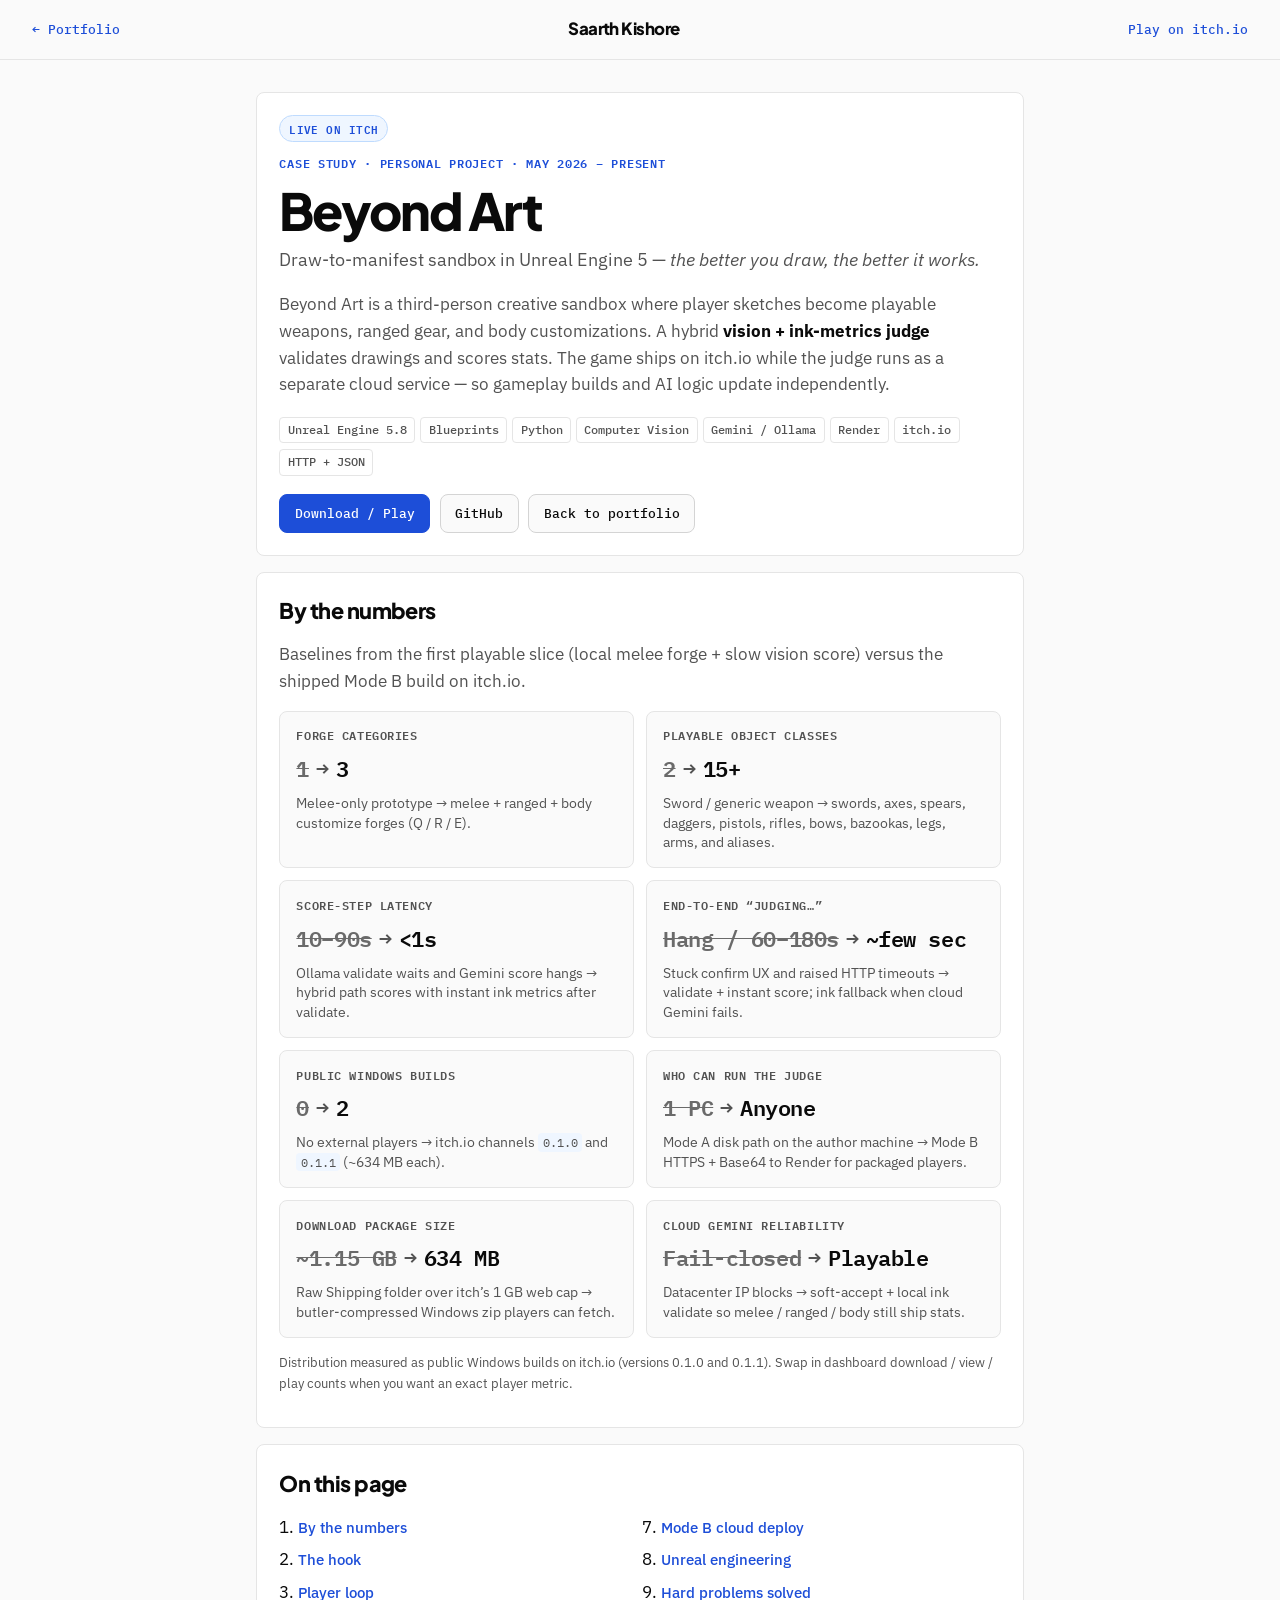
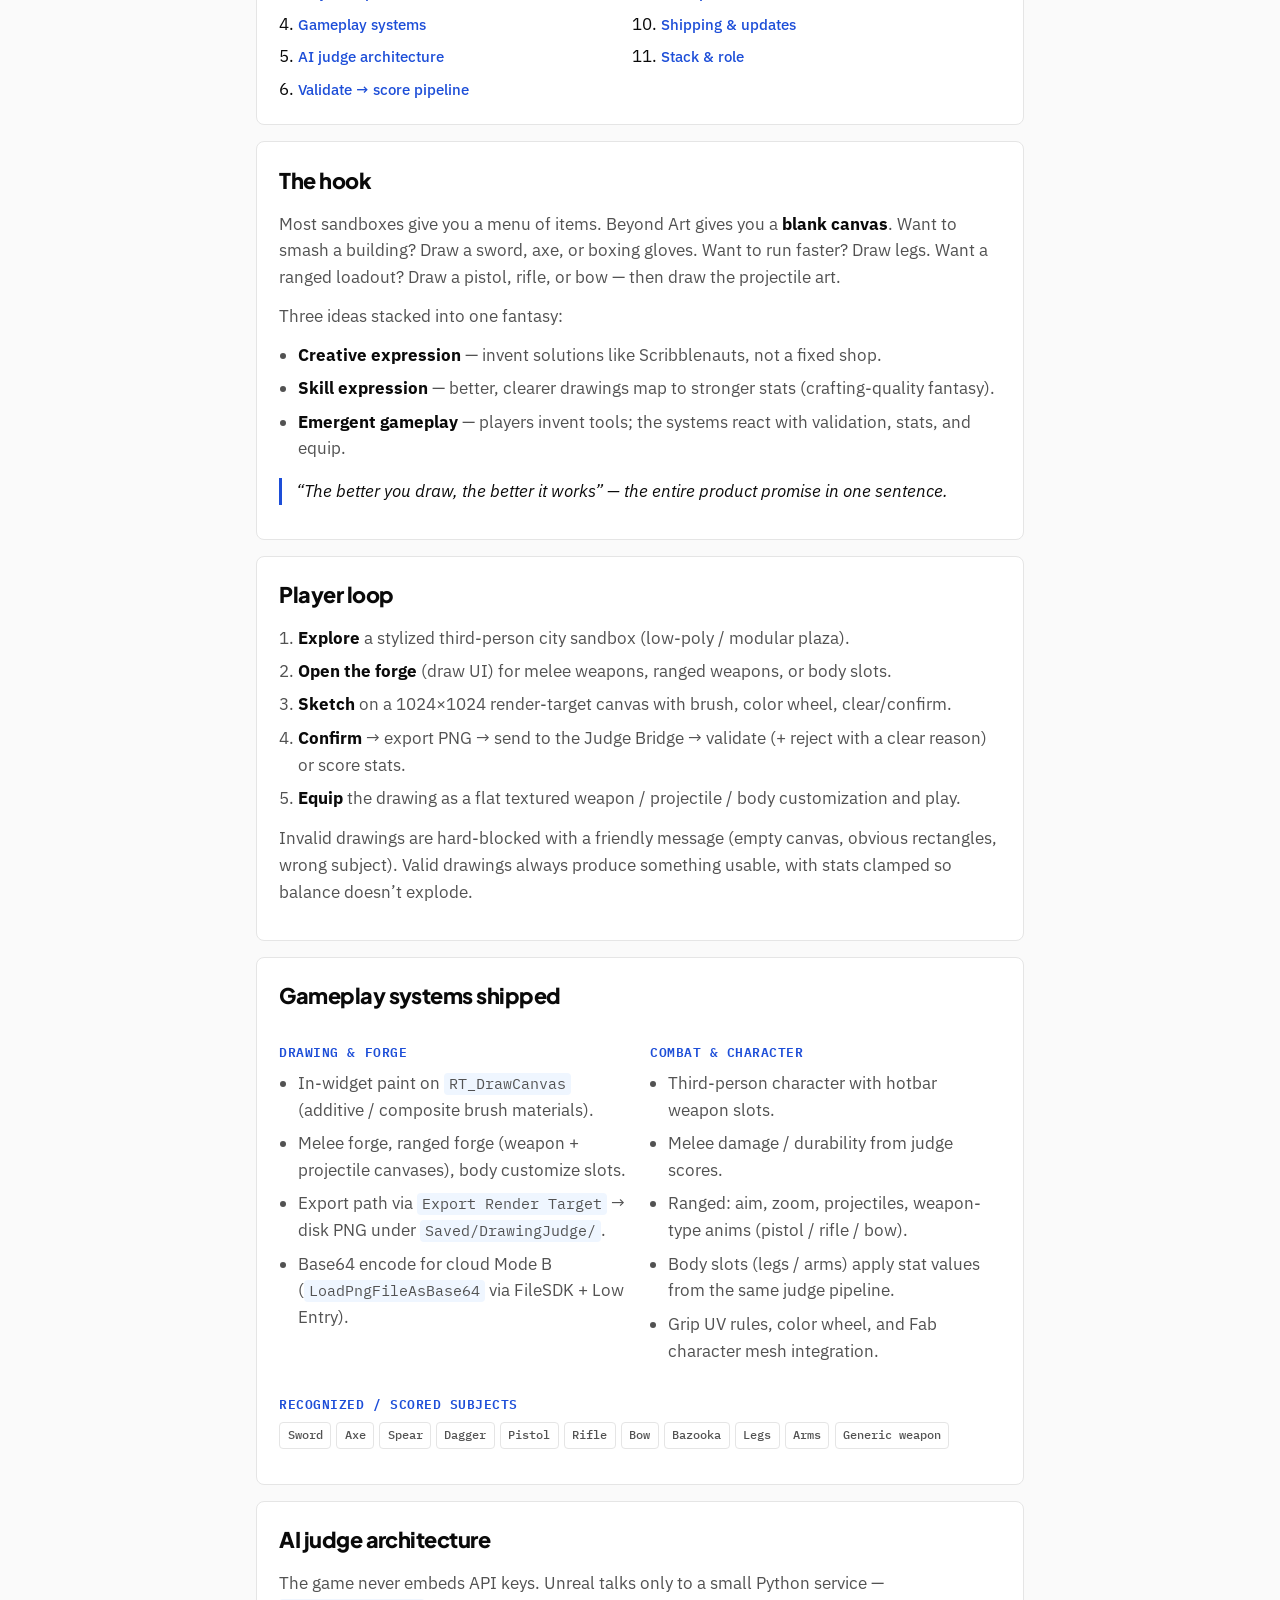
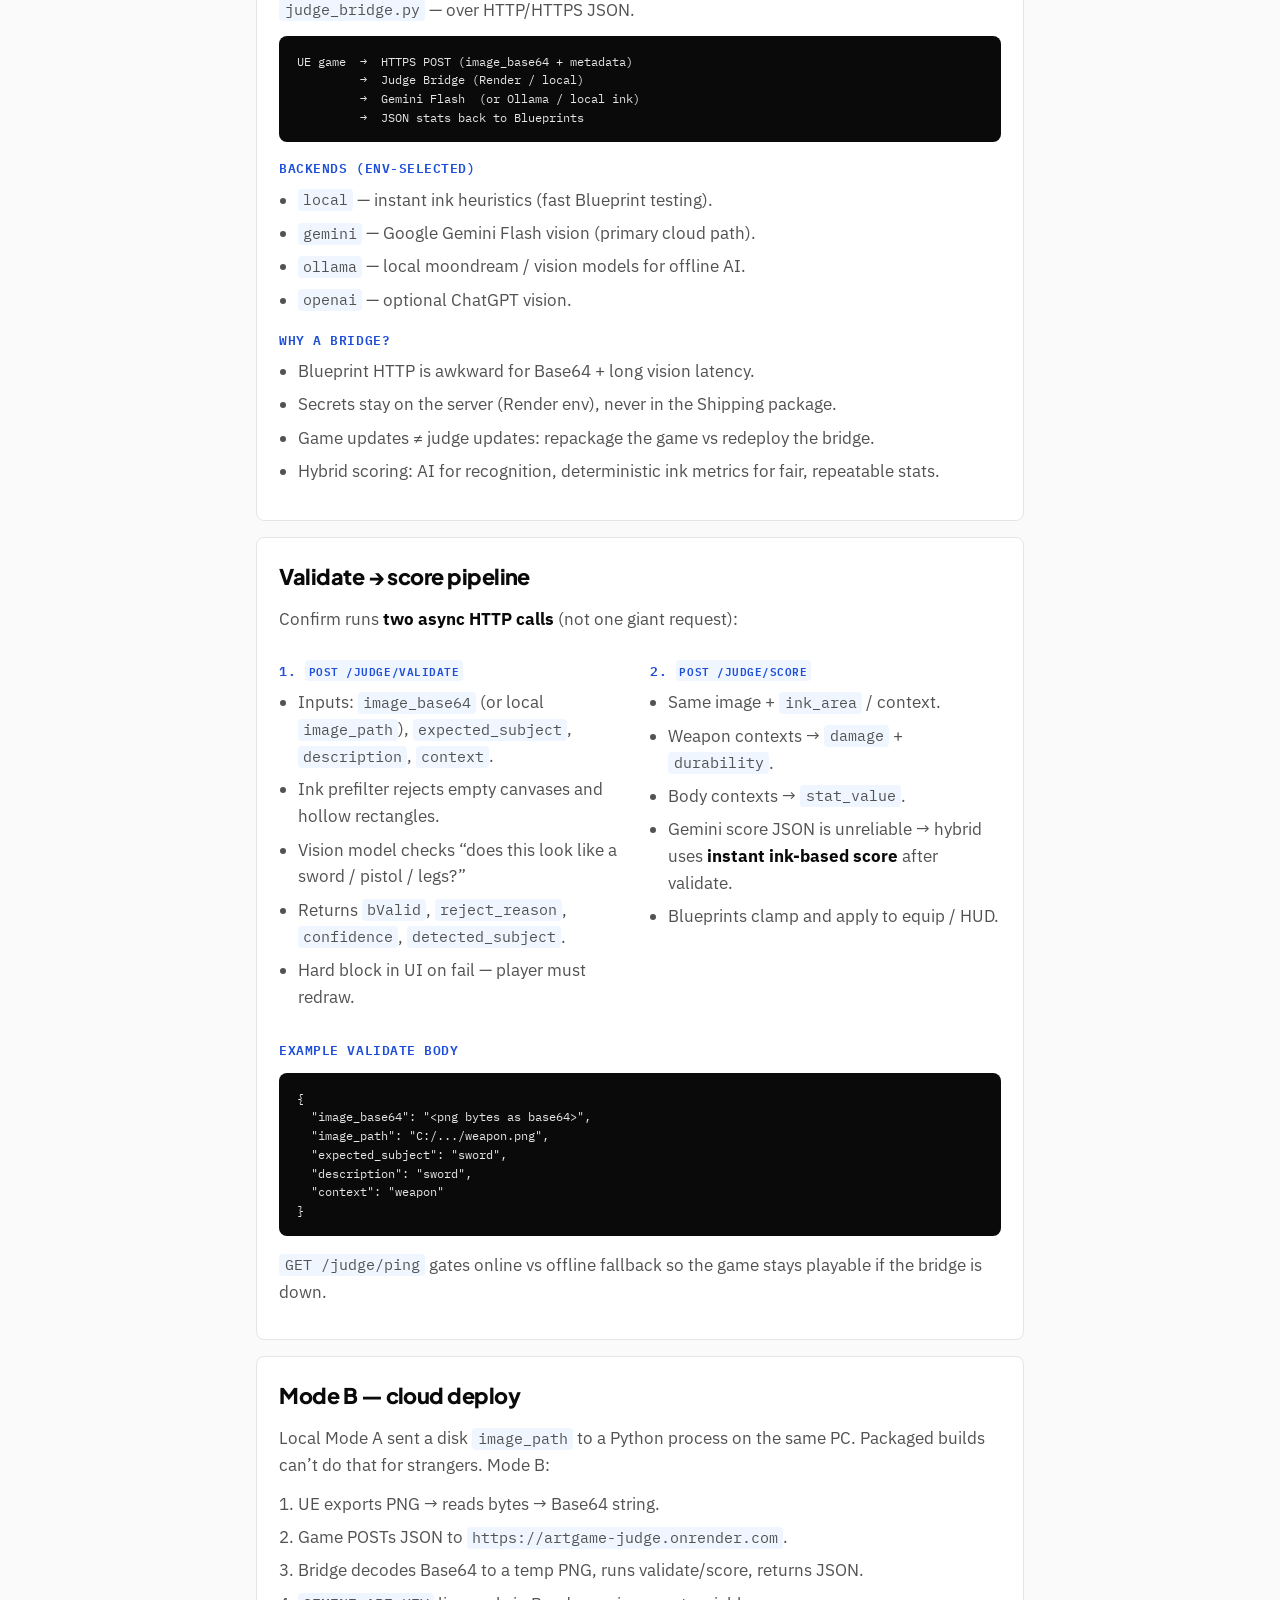
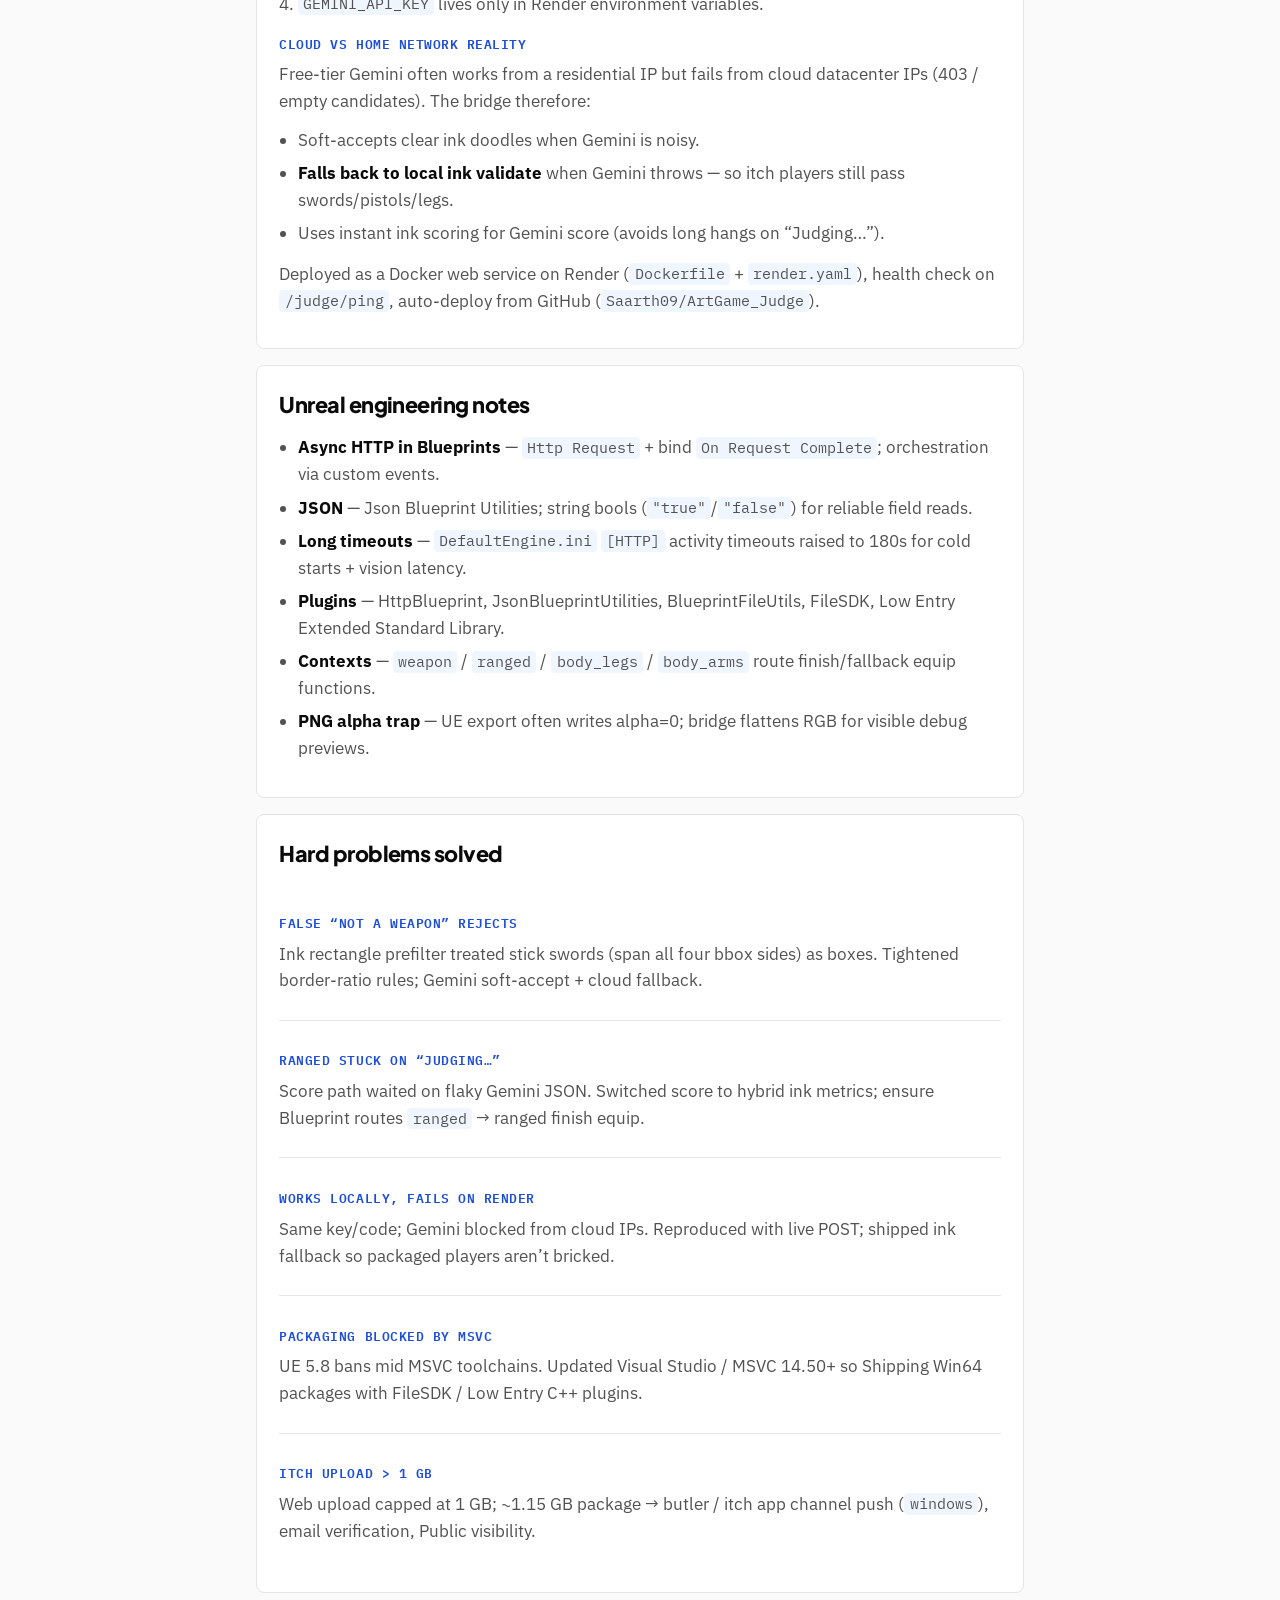
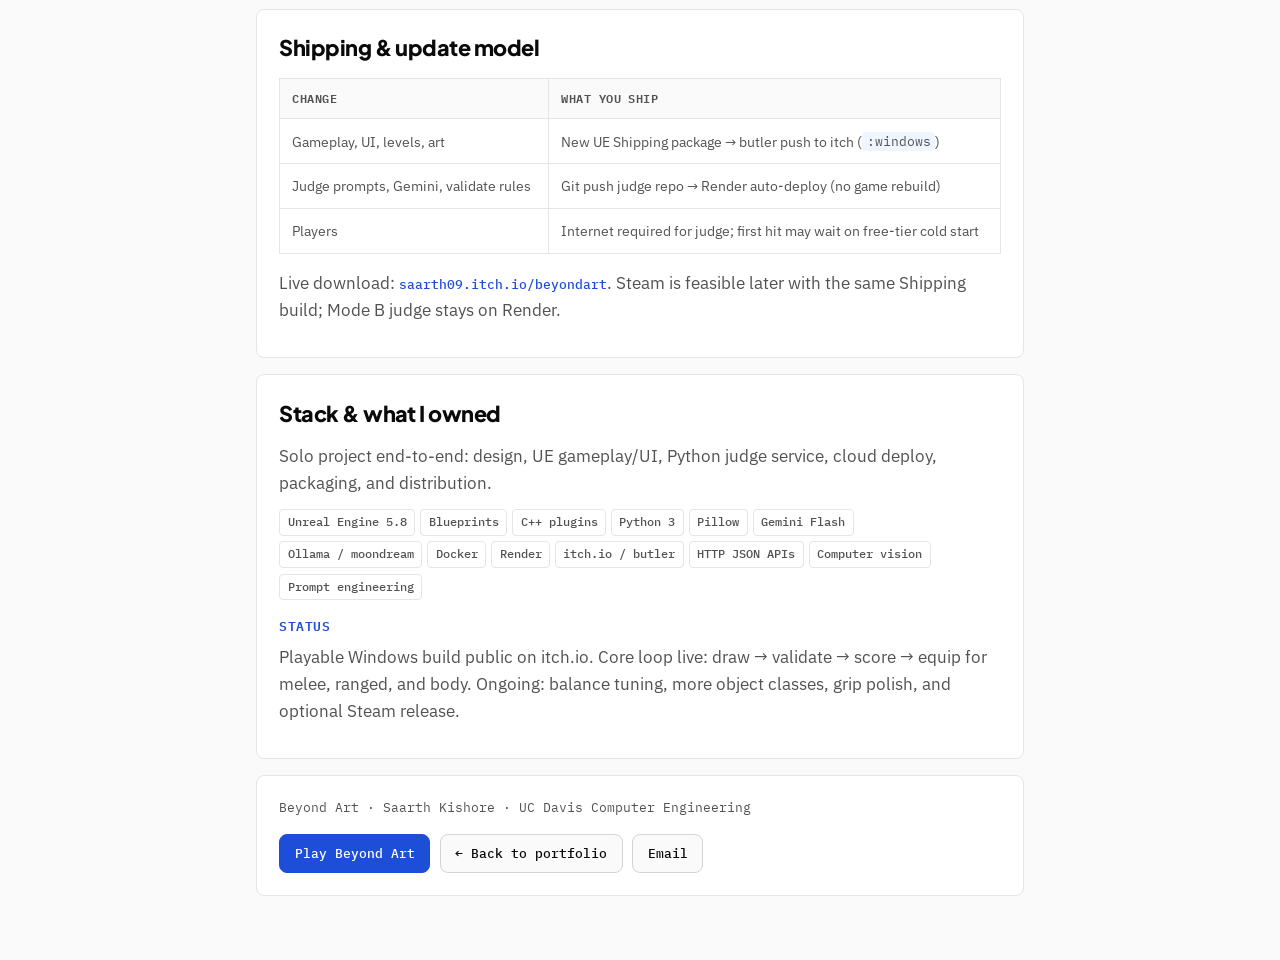
==== commit 42391c5b: "Highlight Beyond Art impact metrics on portfolio and case study. - Add before/after forge, latency, " ====
--- a/beyond-art.html
+++ b/beyond-art.html
@@ -8,7 +8,7 @@
   <link rel="preconnect" href="https://fonts.googleapis.com" />
   <link rel="preconnect" href="https://fonts.gstatic.com" crossorigin />
   <link href="https://fonts.googleapis.com/css2?family=IBM+Plex+Mono:wght@400;500;600&family=IBM+Plex+Sans:wght@400;500;600;700&family=Plus+Jakarta+Sans:wght@700;800&display=swap" rel="stylesheet" />
-  <link rel="stylesheet" href="styles.css?v=20" />
+  <link rel="stylesheet" href="styles.css?v=25" />
   <link rel="icon" href="data:image/svg+xml,%3Csvg xmlns='http://www.w3.org/2000/svg' viewBox='0 0 100 100'%3E%3Ctext y='.9em' font-size='90'%3E%F0%9F%95%B7%EF%B8%8F%3C/text%3E%3C/svg%3E" />
 </head>
 <body class="case-page">
@@ -47,9 +47,64 @@
       </div>
     </section>
 
+    <section id="numbers" class="case-section">
+      <h2 class="case-h2">By the numbers</h2>
+      <p>
+        Baselines from the first playable slice (local melee forge + slow vision score) versus the
+        shipped Mode&nbsp;B build on itch.io.
+      </p>
+      <div class="impact-grid" aria-label="Beyond Art before and after metrics">
+        <article class="impact-card">
+          <p class="impact-label">Forge categories</p>
+          <p class="impact-delta"><span class="from">1</span><span class="arrow" aria-hidden="true">→</span><span class="to">3</span></p>
+          <p class="impact-detail">Melee-only prototype → melee + ranged + body customize forges (Q / R / E).</p>
+        </article>
+        <article class="impact-card">
+          <p class="impact-label">Playable object classes</p>
+          <p class="impact-delta"><span class="from">2</span><span class="arrow" aria-hidden="true">→</span><span class="to">15+</span></p>
+          <p class="impact-detail">Sword / generic weapon → swords, axes, spears, daggers, pistols, rifles, bows, bazookas, legs, arms, and aliases.</p>
+        </article>
+        <article class="impact-card">
+          <p class="impact-label">Score-step latency</p>
+          <p class="impact-delta"><span class="from">10–90s</span><span class="arrow" aria-hidden="true">→</span><span class="to">&lt;1s</span></p>
+          <p class="impact-detail">Ollama validate waits and Gemini score hangs → hybrid path scores with instant ink metrics after validate.</p>
+        </article>
+        <article class="impact-card">
+          <p class="impact-label">End-to-end “Judging…”</p>
+          <p class="impact-delta"><span class="from">Hang / 60–180s</span><span class="arrow" aria-hidden="true">→</span><span class="to">~few sec</span></p>
+          <p class="impact-detail">Stuck confirm UX and raised HTTP timeouts → validate + instant score; ink fallback when cloud Gemini fails.</p>
+        </article>
+        <article class="impact-card">
+          <p class="impact-label">Public Windows builds</p>
+          <p class="impact-delta"><span class="from">0</span><span class="arrow" aria-hidden="true">→</span><span class="to">2</span></p>
+          <p class="impact-detail">No external players → itch.io channels <code>0.1.0</code> and <code>0.1.1</code> (~634&nbsp;MB each).</p>
+        </article>
+        <article class="impact-card">
+          <p class="impact-label">Who can run the judge</p>
+          <p class="impact-delta"><span class="from">1 PC</span><span class="arrow" aria-hidden="true">→</span><span class="to">Anyone</span></p>
+          <p class="impact-detail">Mode&nbsp;A disk path on the author machine → Mode&nbsp;B HTTPS + Base64 to Render for packaged players.</p>
+        </article>
+        <article class="impact-card">
+          <p class="impact-label">Download package size</p>
+          <p class="impact-delta"><span class="from">~1.15&nbsp;GB</span><span class="arrow" aria-hidden="true">→</span><span class="to">634&nbsp;MB</span></p>
+          <p class="impact-detail">Raw Shipping folder over itch’s 1&nbsp;GB web cap → butler-compressed Windows zip players can fetch.</p>
+        </article>
+        <article class="impact-card">
+          <p class="impact-label">Cloud Gemini reliability</p>
+          <p class="impact-delta"><span class="from">Fail-closed</span><span class="arrow" aria-hidden="true">→</span><span class="to">Playable</span></p>
+          <p class="impact-detail">Datacenter IP blocks → soft-accept + local ink validate so melee / ranged / body still ship stats.</p>
+        </article>
+      </div>
+      <p class="metric-footnote">
+        Distribution measured as public Windows builds on itch.io (versions 0.1.0 and 0.1.1).
+        Swap in dashboard download / view / play counts when you want an exact player metric.
+      </p>
+    </section>
+
     <nav class="case-toc" aria-label="On this page">
       <h2 class="case-h2">On this page</h2>
       <ol class="case-toc-list">
+        <li><a href="#numbers">By the numbers</a></li>
         <li><a href="#hook">The hook</a></li>
         <li><a href="#loop">Player loop</a></li>
         <li><a href="#systems">Gameplay systems</a></li>
--- a/styles.css
+++ b/styles.css
@@ -63,19 +63,32 @@
 
 .skip-link {
   position: absolute;
+  width: 1px;
+  height: 1px;
+  padding: 0;
+  margin: -1px;
+  overflow: hidden;
+  clip: rect(0, 0, 0, 0);
+  white-space: nowrap;
+  border: 0;
+}
+
+.skip-link:focus {
+  position: fixed;
+  top: 1rem;
   left: 1rem;
-  top: -3rem;
   z-index: 100;
+  width: auto;
+  height: auto;
+  margin: 0;
+  clip: auto;
+  overflow: visible;
   background: var(--ink);
   color: var(--surface);
   padding: 0.5rem 0.85rem;
   border-radius: var(--radius);
   text-decoration: none;
   font-size: 0.9rem;
-}
-
-.skip-link:focus {
-  top: 1rem;
 }
 
 /* Header */
@@ -157,10 +170,10 @@
 
 /* Hero */
 .hero {
-  padding: clamp(3.5rem, 10vw, 6.5rem) 0 clamp(2.5rem, 6vw, 4rem);
+  padding: clamp(2.75rem, 7vw, 4.5rem) 0 clamp(1.75rem, 3.5vw, 2.25rem);
   border-bottom: 1px solid var(--border);
   background:
-    radial-gradient(ellipse 80% 60% at 10% 0%, rgba(29, 78, 216, 0.06), transparent 55%),
+    radial-gradient(ellipse 80% 60% at 10% 0%, rgba(29, 78, 216, 0.05), transparent 55%),
     var(--bg);
 }
 
@@ -239,7 +252,12 @@
 
 /* Sections */
 .section {
-  padding: clamp(3.5rem, 8vw, 5.5rem) 0;
+  padding: clamp(2.75rem, 6vw, 4.25rem) 0;
+  background: var(--bg);
+}
+
+.hero + .section {
+  padding-top: clamp(2.25rem, 5vw, 3.25rem);
 }
 
 .section-alt {
@@ -293,17 +311,32 @@
   border: 1px solid var(--border);
   border-radius: var(--radius);
   padding: 1.35rem 1.4rem;
+  transition:
+    border-color 0.2s var(--ease),
+    box-shadow 0.2s var(--ease),
+    transform 0.2s var(--ease);
+}
+
+.job-card:hover,
+.project-card:hover {
+  border-color: var(--border-strong);
+  box-shadow: 0 6px 20px rgba(10, 10, 10, 0.06);
+  transform: translateY(-2px);
 }
 
 .section:not(.section-alt) .job-card,
 .section:not(.section-alt) .project-card {
   background: var(--surface);
-  box-shadow: 0 1px 0 rgba(10, 10, 10, 0.02);
 }
 
 .section-alt .job-card,
 .section-alt .project-card {
   background: var(--bg);
+}
+
+.section-alt .job-card:hover,
+.section-alt .project-card:hover {
+  background: var(--surface);
 }
 
 .card-head {
@@ -366,6 +399,79 @@
   color: var(--muted);
   font-size: 0.98rem;
   margin-bottom: 0.85rem;
+}
+
+.card-metrics {
+  display: grid;
+  grid-template-columns: repeat(2, minmax(0, 1fr));
+  gap: 0.65rem 0.85rem;
+  margin: 0 0 1.1rem;
+  padding: 0.85rem 0.9rem;
+  background: var(--bg);
+  border: 1px solid var(--border);
+  border-radius: var(--radius);
+}
+
+.card-metrics-prominent {
+  grid-template-columns: repeat(4, minmax(0, 1fr));
+  gap: 0.75rem 0.5rem;
+  padding: 1rem 0.85rem;
+  border-color: var(--border-strong);
+}
+
+.card-metric dt {
+  font-family: var(--mono);
+  font-size: 1.05rem;
+  font-weight: 600;
+  letter-spacing: -0.02em;
+  color: var(--ink);
+  line-height: 1.25;
+}
+
+.card-metrics-prominent .card-metric dt {
+  font-size: clamp(0.95rem, 1.6vw, 1.2rem);
+  display: flex;
+  flex-wrap: wrap;
+  align-items: baseline;
+  gap: 0.25rem 0.35rem;
+}
+
+.card-metric .metric-from {
+  color: var(--muted);
+  text-decoration: line-through;
+  text-decoration-thickness: 1px;
+  opacity: 0.85;
+  font-weight: 500;
+}
+
+.card-metric .metric-arrow {
+  color: var(--muted);
+  font-weight: 500;
+}
+
+.card-metric .metric-to {
+  color: var(--accent);
+  font-weight: 600;
+}
+
+.card-metric dd {
+  font-size: 0.82rem;
+  color: var(--muted);
+  margin-top: 0.2rem;
+  line-height: 1.35;
+}
+
+.card-metrics-prominent .card-metric dd {
+  font-size: 0.78rem;
+  margin-top: 0.3rem;
+}
+
+.card-metric .metric-note {
+  display: inline-block;
+  margin-top: 0.15rem;
+  font-size: 0.75rem;
+  color: var(--muted);
+  opacity: 0.9;
 }
 
 .card-bullets {
@@ -410,6 +516,16 @@
   border: 1px solid var(--border);
   padding: 0.2rem 0.45rem;
   border-radius: 4px;
+  transition:
+    color 0.15s var(--ease),
+    border-color 0.15s var(--ease),
+    background 0.15s var(--ease);
+}
+
+.tags li:hover {
+  color: var(--ink);
+  border-color: var(--border-strong);
+  background: var(--surface);
 }
 
 .card-links {
@@ -459,7 +575,7 @@
   border: 1px solid var(--border);
   border-radius: var(--radius);
   padding: 1rem 1.1rem;
-  background: var(--bg);
+  background: var(--surface);
 }
 
 .skill-group h3 {
@@ -474,6 +590,14 @@
 
 .skill-group .tags {
   margin-bottom: 0;
+}
+
+.section-alt .skill-group {
+  background: var(--bg);
+}
+
+.section-alt .tags li:hover {
+  background: var(--bg);
 }
 
 .skill-group-wide {
@@ -523,14 +647,15 @@
   padding: 1rem 1.1rem;
   border: 1px solid var(--border);
   border-radius: var(--radius);
-  background: var(--bg);
+  background: var(--surface);
   text-decoration: none;
-  transition: border-color 0.15s, transform 0.15s var(--ease);
+  transition: border-color 0.15s, transform 0.15s var(--ease), box-shadow 0.15s var(--ease);
 }
 
 .contact-item:hover {
   border-color: var(--accent);
   transform: translateY(-1px);
+  box-shadow: 0 4px 14px rgba(10, 10, 10, 0.05);
 }
 
 .contact-label {
@@ -580,6 +705,17 @@
     opacity: 1;
     transform: none;
     transition: none;
+  }
+
+  .job-card,
+  .project-card,
+  .tags li {
+    transition: none;
+  }
+
+  .job-card:hover,
+  .project-card:hover {
+    transform: none;
   }
 }
 
@@ -685,6 +821,72 @@
   display: flex;
   flex-wrap: wrap;
   gap: 0.6rem;
+}
+
+.impact-grid {
+  display: grid;
+  grid-template-columns: repeat(2, minmax(0, 1fr));
+  gap: 0.75rem;
+  margin: 1rem 0 0.5rem;
+}
+
+.impact-card {
+  padding: 0.9rem 1rem;
+  background: var(--bg);
+  border: 1px solid var(--border);
+  border-radius: var(--radius);
+}
+
+.impact-label {
+  font-family: var(--mono);
+  font-size: 0.72rem;
+  font-weight: 600;
+  letter-spacing: 0.05em;
+  text-transform: uppercase;
+  color: var(--accent);
+  margin-bottom: 0.4rem !important;
+}
+
+.impact-delta {
+  font-family: var(--mono);
+  font-size: clamp(1.15rem, 2.2vw, 1.4rem);
+  font-weight: 600;
+  letter-spacing: -0.02em;
+  color: var(--ink);
+  margin-bottom: 0.45rem !important;
+  display: flex;
+  flex-wrap: wrap;
+  align-items: baseline;
+  gap: 0.35rem 0.45rem;
+}
+
+.impact-delta .from {
+  color: var(--muted);
+  text-decoration: line-through;
+  text-decoration-thickness: 1px;
+  opacity: 0.85;
+}
+
+.impact-delta .arrow {
+  color: var(--muted);
+  font-weight: 500;
+}
+
+.impact-delta .to {
+  color: var(--ink);
+}
+
+.impact-detail {
+  font-size: 0.88rem;
+  color: var(--muted);
+  margin-bottom: 0 !important;
+  line-height: 1.4;
+}
+
+.metric-footnote {
+  font-size: 0.82rem;
+  color: var(--muted);
+  margin-top: 0.85rem !important;
 }
 
 .case-btn {
@@ -920,8 +1122,11 @@
   .project-grid-2,
   .skills-grid,
   .edu-grid,
-  .case-grid-2 {
-    grid-template-columns: 1fr;
+  .case-grid-2,
+  .impact-grid,
+  .card-metrics,
+  .card-metrics-prominent {
+    grid-template-columns: 1fr 1fr;
   }
 
   .card-head {
